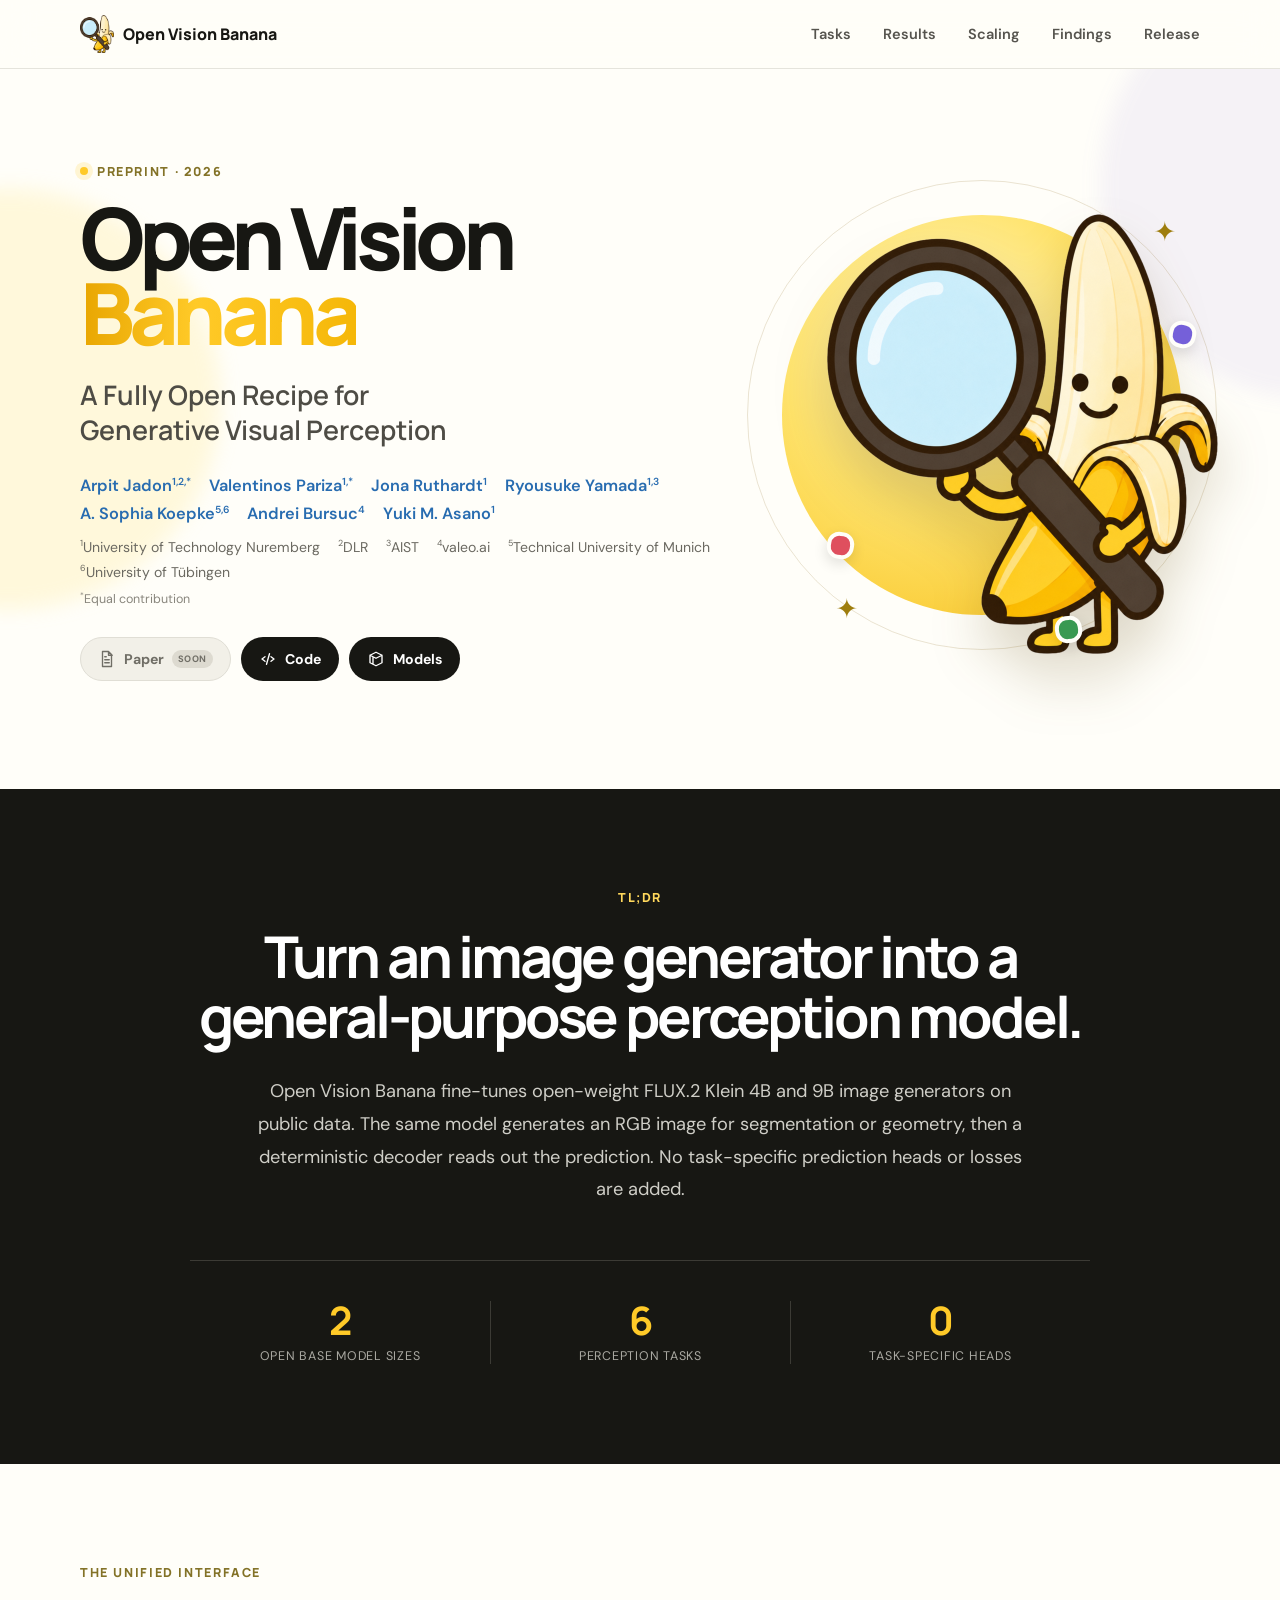
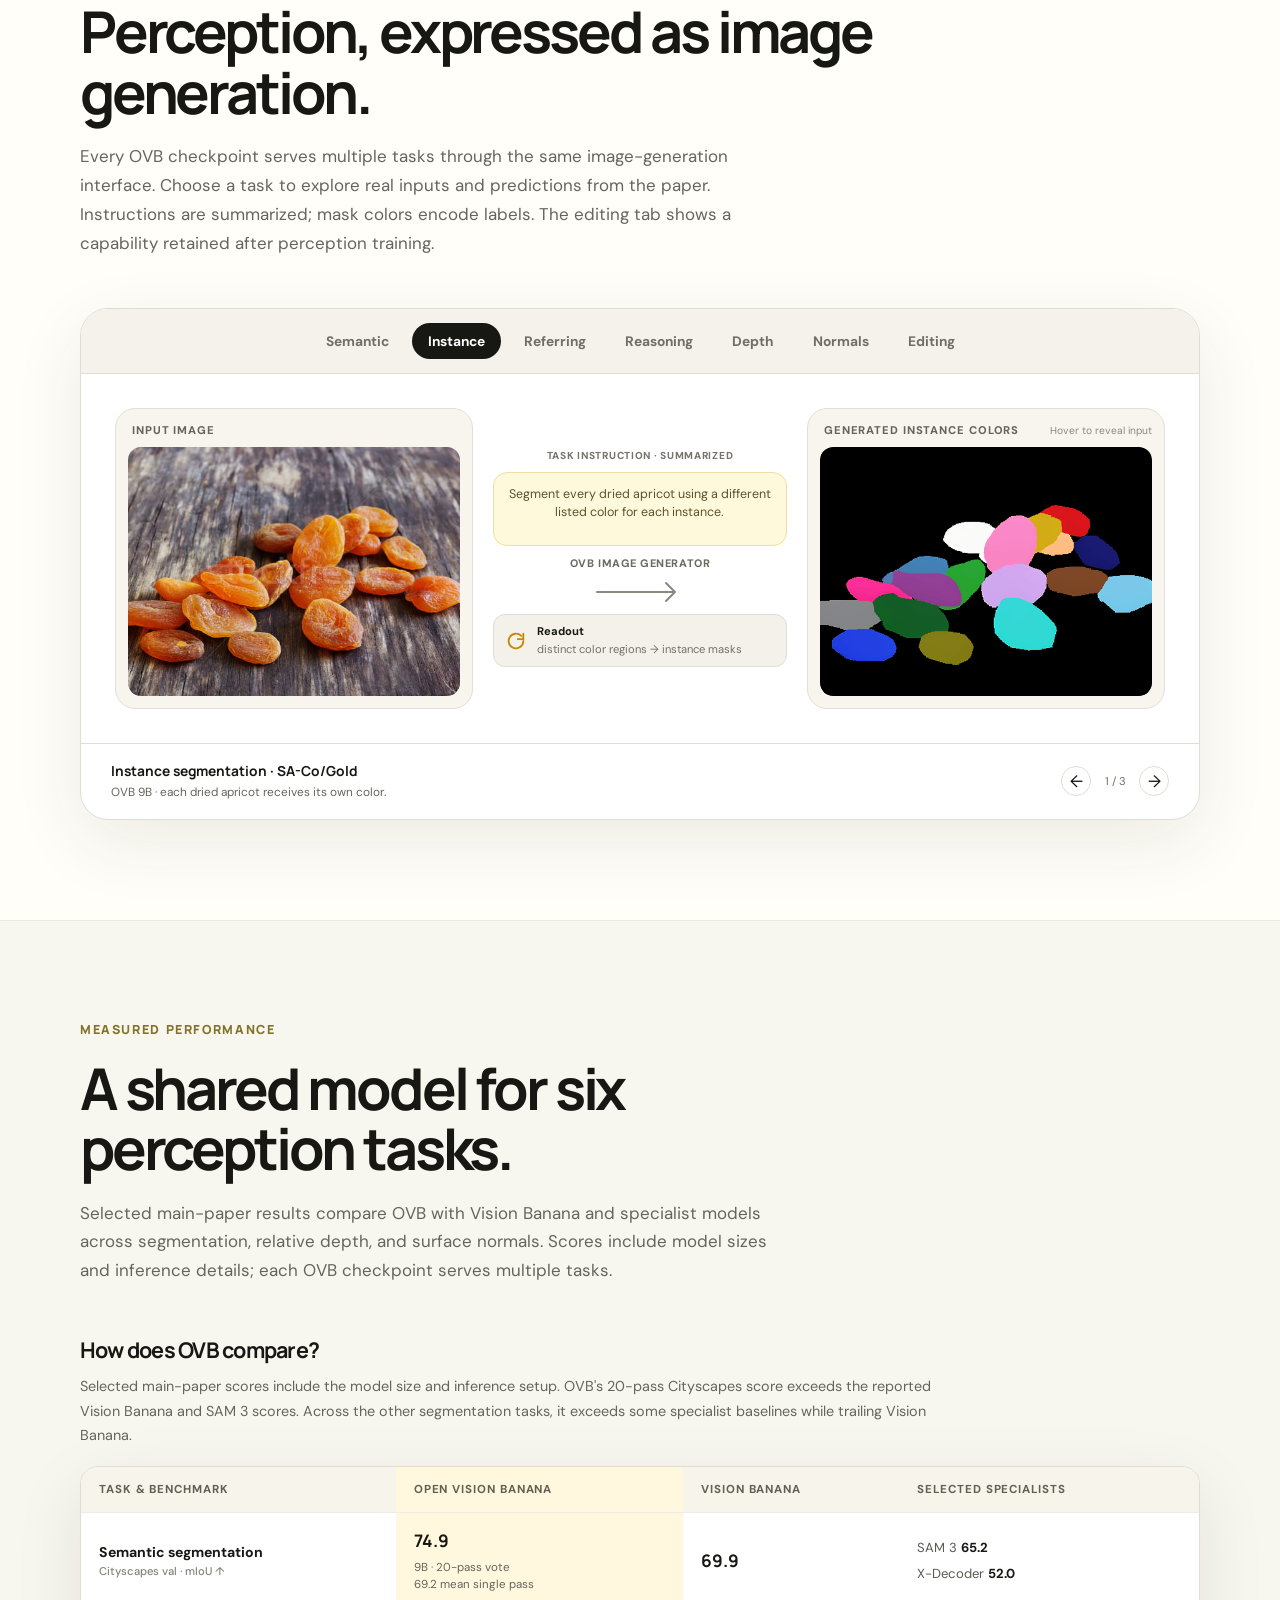
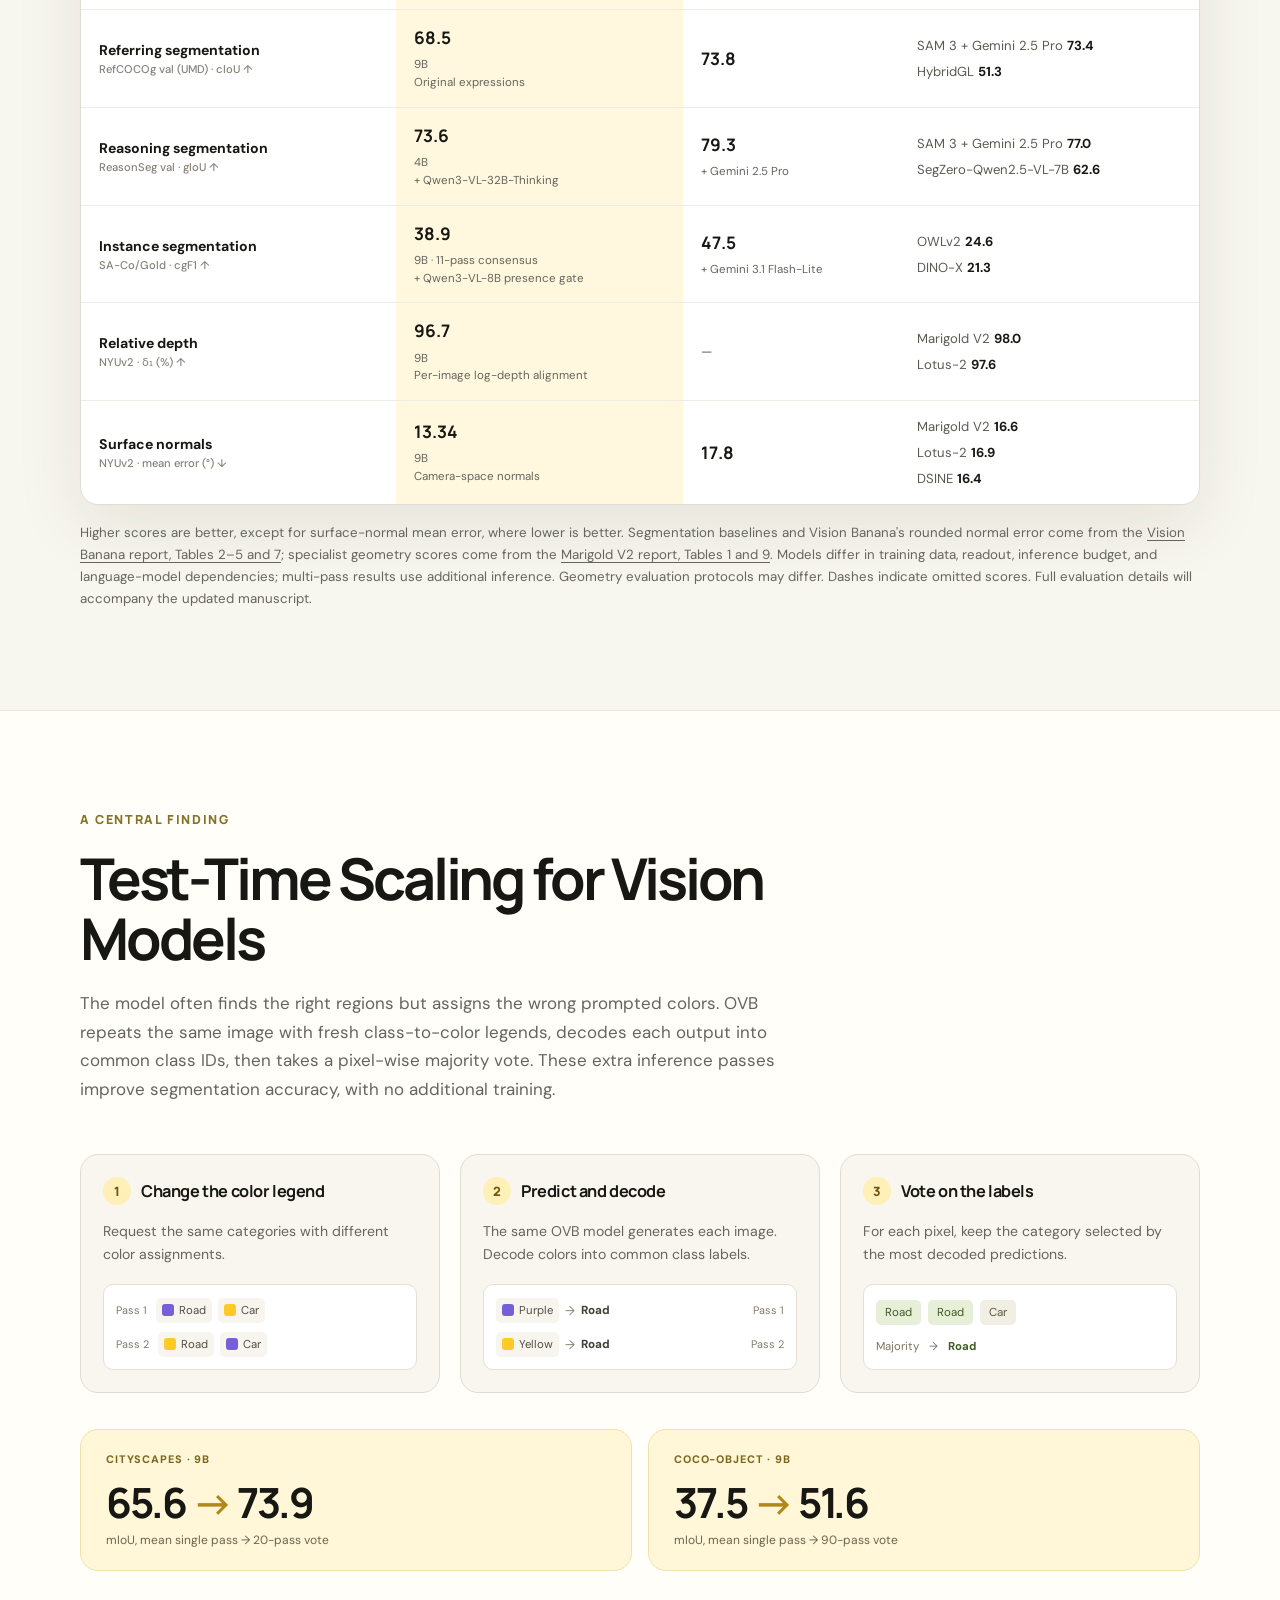
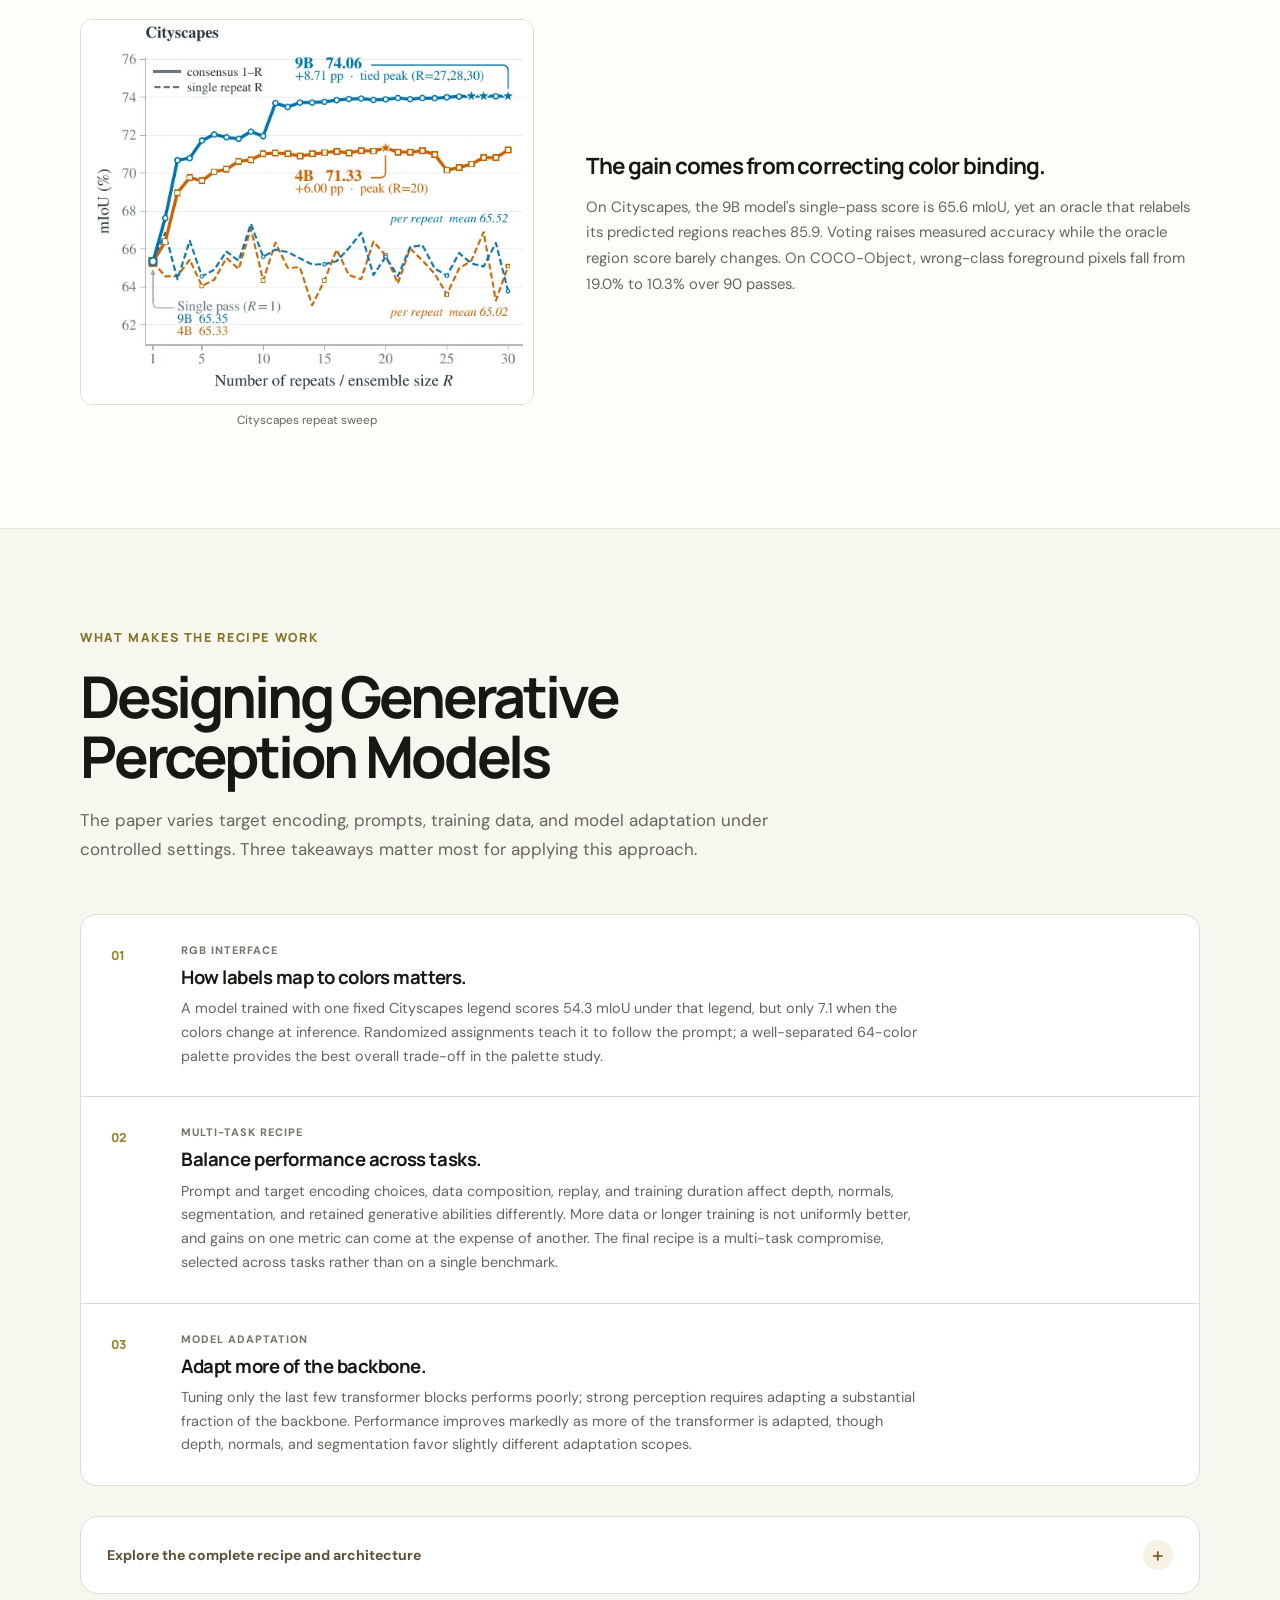
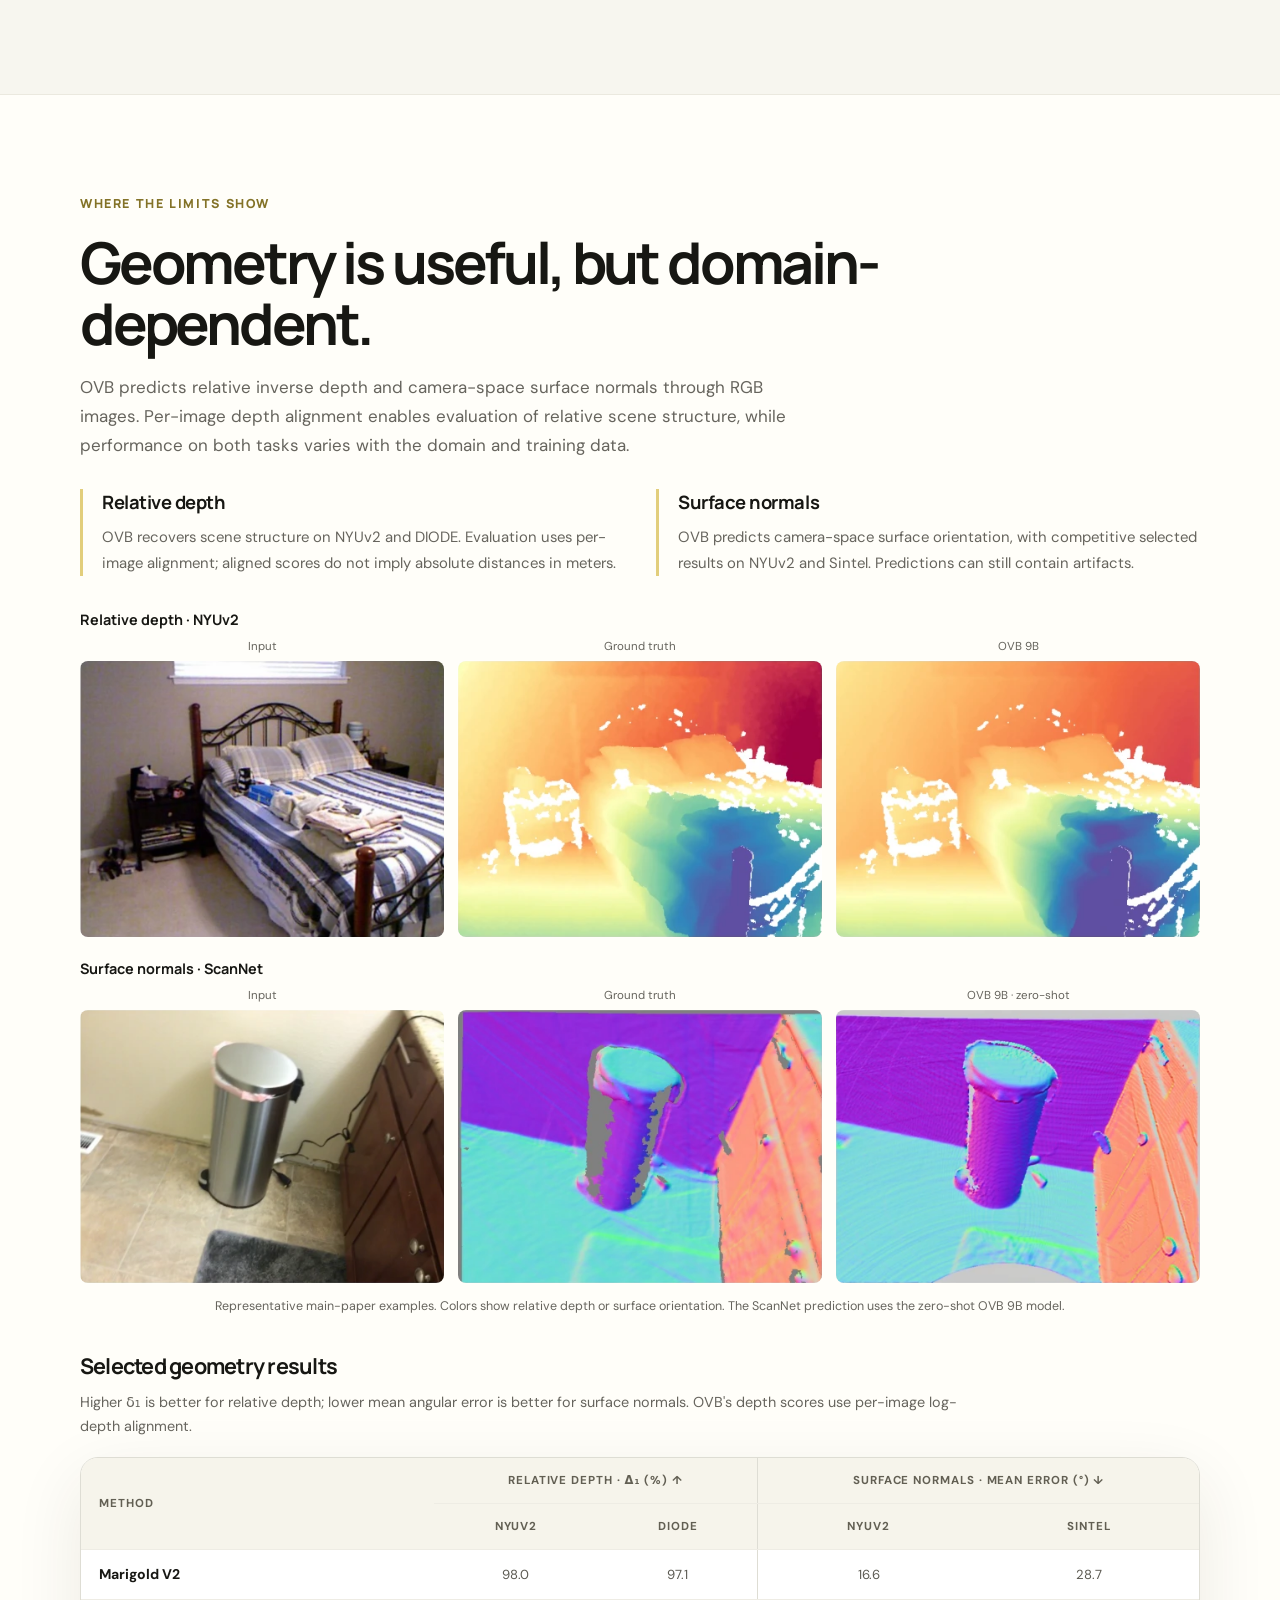
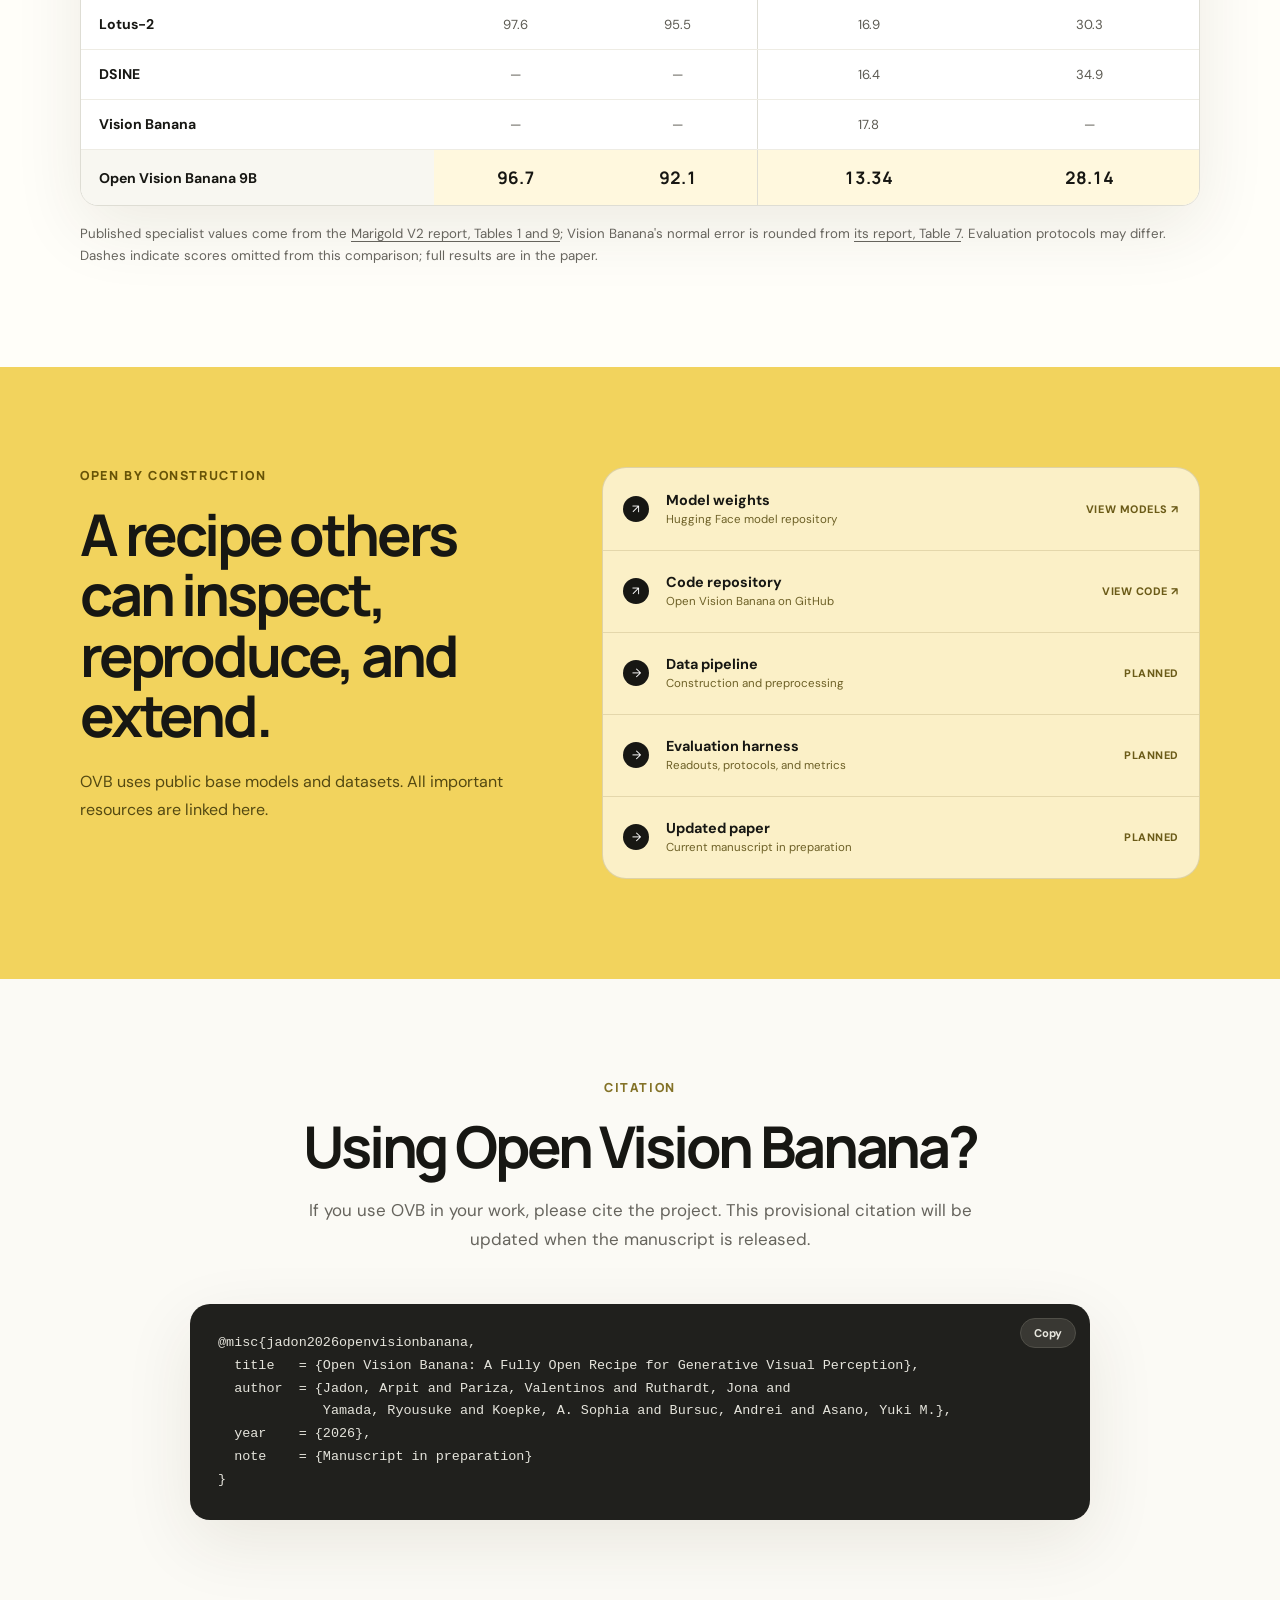
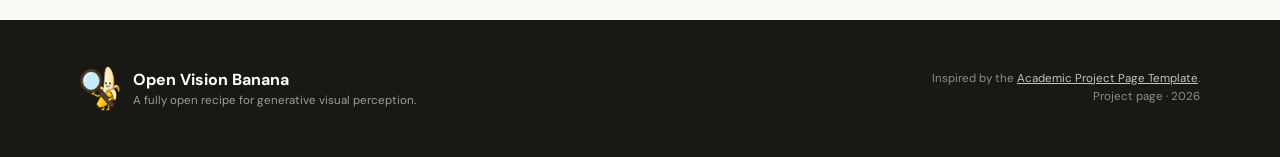
==== index.html @ d13a09f4 "Initial Commit" ====
<!doctype html>
<html lang="en">
<head>
  <meta charset="utf-8">
  <meta name="viewport" content="width=device-width, initial-scale=1">
  <meta name="description" content="Open Vision Banana is a fully open recipe for adapting pretrained image generators into unified multi-task visual perception systems.">
  <meta name="keywords" content="Open Vision Banana, generative visual perception, image-to-image models, segmentation, depth estimation, surface normals, computer vision">
  <meta name="theme-color" content="#ffca28">

  <meta property="og:title" content="Open Vision Banana">
  <meta property="og:description" content="A fully open recipe for generative visual perception.">
  <meta property="og:type" content="website">
  <meta property="og:url" content="https://openvisionbanana.github.io/">
  <meta property="og:image" content="https://openvisionbanana.github.io/static/images/ovb-logo.png">

  <meta name="twitter:card" content="summary_large_image">
  <meta name="twitter:title" content="Open Vision Banana">
  <meta name="twitter:description" content="A fully open recipe for generative visual perception.">
  <meta name="twitter:image" content="https://openvisionbanana.github.io/static/images/ovb-logo.png">

  <title>Open Vision Banana</title>
  <link rel="icon" href="static/images/ovb-logo.png">
  <link rel="preconnect" href="https://fonts.googleapis.com">
  <link rel="preconnect" href="https://fonts.gstatic.com" crossorigin>
  <link href="https://fonts.googleapis.com/css2?family=DM+Sans:wght@400;500;600;700&amp;family=Manrope:wght@500;600;700;800&amp;display=swap" rel="stylesheet">
  <link rel="stylesheet" href="static/styles.css?v=20261001-8">
</head>
<body>
  <a class="skip-link" href="#main">Skip to content</a>

  <header class="site-header" aria-label="Primary navigation">
    <div class="nav-shell">
      <a class="brand" href="#top" aria-label="Open Vision Banana home">
        <img src="static/images/ovb-logo.png" alt="" width="34" height="38">
        <span>Open Vision Banana</span>
      </a>
      <nav class="nav-links" aria-label="Page sections">
        <a href="#approach">Tasks</a>
        <a href="#results">Results</a>
        <a href="#scaling">Scaling</a>
        <a href="#findings">Findings</a>
        <a href="#release">Release</a>
      </nav>
    </div>
  </header>

  <main id="main">
    <section class="hero" id="top">
      <div class="hero-glow hero-glow-left" aria-hidden="true"></div>
      <div class="hero-glow hero-glow-right" aria-hidden="true"></div>
      <div class="container hero-grid">
        <div class="hero-copy">
          <div class="eyebrow"><span class="eyebrow-dot"></span> Preprint · 2026</div>
          <h1><span class="title-open">Open Vision</span> <span class="title-banana">Banana</span></h1>
          <p class="subtitle">A Fully Open Recipe for<br class="desktop-break"> Generative Visual Perception</p>

          <div class="authors" aria-label="Authors">
            <a href="https://arpit-jadon.github.io/" target="_blank" rel="noreferrer">Arpit Jadon<sup>1,2,*</sup></a>
            <a href="https://vpariza.github.io/" target="_blank" rel="noreferrer">Valentinos Pariza<sup>1,*</sup></a>
            <a href="https://jonaruthardt.github.io/" target="_blank" rel="noreferrer">Jona Ruthardt<sup>1</sup></a>
            <a href="https://ryosuke-yamada.github.io/" target="_blank" rel="noreferrer">Ryousuke Yamada<sup>1,3</sup></a>
            <a href="https://akoepke.github.io/" target="_blank" rel="noreferrer">A. Sophia Koepke<sup>5,6</sup></a>
            <a href="https://abursuc.github.io/" target="_blank" rel="noreferrer">Andrei Bursuc<sup>4</sup></a>
            <a href="https://yukimasano.github.io/" target="_blank" rel="noreferrer">Yuki M. Asano<sup>1</sup></a>
          </div>

          <div class="affiliations">
            <span><sup>1</sup>University of Technology Nuremberg</span>
            <span><sup>2</sup>DLR</span>
            <span><sup>3</sup>AIST</span>
            <span><sup>4</sup>valeo.ai</span>
            <span><sup>5</sup>Technical University of Munich</span>
            <span><sup>6</sup>University of Tübingen</span>
          </div>
          <p class="contribution-note"><sup>*</sup>Equal contribution</p>

          <div class="publication-links" aria-label="Project resources">
            <span class="button button-muted" aria-disabled="true" title="Updated manuscript in preparation">
              <svg aria-hidden="true" viewBox="0 0 24 24"><path d="M6 2h8l4 4v16H6zM14 2v5h5M9 13h6M9 17h6M9 9h2"/></svg>
              Paper <small>Soon</small>
            </span>
            <a class="button button-dark" href="https://github.com/OpenVisionBanana/OpenVisionBanana" target="_blank" rel="noopener noreferrer">
              <svg aria-hidden="true" viewBox="0 0 24 24"><path d="M8 9l-4 3 4 3M16 9l4 3-4 3M14 5l-4 14"/></svg>
              Code
            </a>
            <a class="button button-dark" href="https://huggingface.co/FunAILab/Open-Vision-Banana" target="_blank" rel="noopener noreferrer">
              <svg aria-hidden="true" viewBox="0 0 24 24"><path d="M4 7l8-4 8 4-8 4zM4 7v10l8 4 8-4V7M8 9v10"/></svg>
              Models
            </a>
          </div>
        </div>

        <div class="hero-art" aria-label="Open Vision Banana mascot">
          <div class="hero-art-disc"></div>
          <div class="hero-art-ring"></div>
          <img src="static/images/ovb-logo.png" alt="A banana character looking through a magnifying glass" width="782" height="880" data-mascot role="button" tabindex="0" title="Open Vision Banana">
          <span class="spark spark-one">✦</span>
          <span class="spark spark-two">✦</span>
          <span class="color-chip chip-one"></span>
          <span class="color-chip chip-two"></span>
          <span class="color-chip chip-three"></span>
        </div>
      </div>
    </section>

    <section class="section tldr-section">
      <div class="container narrow">
        <p class="section-kicker">TL;DR</p>
        <h2>Turn an image generator into a<br>general-purpose perception model.</h2>
        <p class="lead">
          Open Vision Banana fine-tunes open-weight FLUX.2 Klein 4B and 9B image generators on public data. The same model generates an RGB image for segmentation or geometry, then a deterministic decoder reads out the prediction. No task-specific prediction heads or losses are added.
        </p>
        <div class="stat-row" aria-label="Evaluation scope">
          <div class="stat"><strong>2</strong><span>open base model sizes</span></div>
          <div class="stat"><strong>6</strong><span>perception tasks</span></div>
          <div class="stat"><strong>0</strong><span>task-specific heads</span></div>
        </div>
      </div>
    </section>

    <section class="section" id="approach">
      <div class="container">
        <div class="section-heading">
          <p class="section-kicker">The unified interface</p>
          <h2>Perception, expressed as image generation.</h2>
          <p>Every OVB checkpoint serves multiple tasks through the same image-generation interface. Choose a task to explore real inputs and predictions from the paper. Instructions are summarized; mask colors encode labels. The editing tab shows a capability retained after perception training.</p>
        </div>

        <div class="task-demo" data-task-demo>
          <div class="task-tabs" role="tablist" aria-label="Example task">
            <button class="task-tab is-active" type="button" role="tab" id="task-tab-semantic" aria-controls="task-panel" aria-selected="true" tabindex="0" data-task="semantic">Semantic</button>
            <button class="task-tab" type="button" role="tab" id="task-tab-instance" aria-controls="task-panel" aria-selected="false" tabindex="-1" data-task="instance">Instance</button>
            <button class="task-tab" type="button" role="tab" id="task-tab-referring" aria-controls="task-panel" aria-selected="false" tabindex="-1" data-task="referring">Referring</button>
            <button class="task-tab" type="button" role="tab" id="task-tab-reasoning" aria-controls="task-panel" aria-selected="false" tabindex="-1" data-task="reasoning">Reasoning</button>
            <button class="task-tab" type="button" role="tab" id="task-tab-depth" aria-controls="task-panel" aria-selected="false" tabindex="-1" data-task="depth">Depth</button>
            <button class="task-tab" type="button" role="tab" id="task-tab-normals" aria-controls="task-panel" aria-selected="false" tabindex="-1" data-task="normals">Normals</button>
            <button class="task-tab" type="button" role="tab" id="task-tab-editing" aria-controls="task-panel" aria-selected="false" tabindex="-1" data-task="editing">Editing</button>
          </div>

          <div id="task-panel" role="tabpanel" aria-labelledby="task-tab-semantic" tabindex="0">
            <div class="task-pipeline">
              <article class="pipeline-card input-card">
                <span class="card-label">Input image</span>
                <img class="task-image" src="static/images/paper/city-input.webp" alt="Cityscapes street scene with parked cars" data-input-image>
              </article>

              <div class="pipeline-arrow">
                <span class="prompt-label">Task instruction · summarized</span>
                <span class="prompt-bubble" data-prompt>Paint the requested Cityscapes classes with their assigned colors.</span>
                <span class="model-pill">OVB image generator</span>
                <svg viewBox="0 0 88 24" aria-hidden="true"><path d="M1 12h78M70 3l9 9-9 9"/></svg>
                <div class="decode-step" aria-label="Prediction readout">
                  <svg viewBox="0 0 24 24" aria-hidden="true"><path d="M20 12a8 8 0 1 1-2.34-5.66M20 4v6h-6"/></svg>
                  <strong>Readout</strong>
                  <span data-decoder>nearest prompted color → class label</span>
                </div>
              </div>

              <article class="pipeline-card output-card">
                <div class="card-heading">
                  <span class="card-label" data-output-label>Decoded semantic mask</span>
                  <span class="comparison-hint">Hover to reveal input</span>
                </div>
                <div class="prediction-comparison" data-prediction-comparison>
                  <img class="task-image comparison-original" src="static/images/paper/city-input.webp" alt="" aria-hidden="true" data-comparison-image>
                  <img class="task-image comparison-prediction" src="static/images/paper/city-prediction.png" alt="Color-coded semantic mask of the street, buildings, cars, and sky" data-output-image>
                </div>
              </article>
            </div>
            <div class="task-example-footer">
              <div aria-live="polite"><strong data-example-title>Semantic segmentation · Cityscapes</strong><span data-example-caption>OVB 9B · one prompted legend; single-pass decoded mask.</span></div>
              <div class="task-example-nav" data-example-nav aria-label="Select example">
                <button type="button" data-previous-example aria-label="Previous example">←</button>
                <span data-example-count>1 / 3</span>
                <button type="button" data-next-example aria-label="Next example">→</button>
              </div>
            </div>
          </div>
        </div>
      </div>
    </section>

    <section class="section section-soft results-section" id="results">
      <div class="container">
        <div class="section-heading">
          <p class="section-kicker">Measured performance</p>
          <h2>A shared model for six perception tasks.</h2>
          <p>Selected main-paper results compare OVB with Vision Banana and specialist models across segmentation, relative depth, and surface normals. Scores include model sizes and inference details; each OVB checkpoint serves multiple tasks.</p>
        </div>

        <div class="benchmark-comparison" aria-labelledby="comparison-heading">
          <div class="comparison-heading">
            <h3 id="comparison-heading">How does OVB compare?</h3>
            <p>Selected main-paper scores include the model size and inference setup. OVB's 20-pass Cityscapes score exceeds the reported Vision Banana and SAM 3 scores. Across the other segmentation tasks, it exceeds some specialist baselines while trailing Vision Banana.</p>
          </div>
          <div class="result-table-wrap" role="region" aria-label="Segmentation, depth, and surface-normal benchmark comparisons" tabindex="0">
            <table class="result-table comparison-table">
              <caption>Selected comparisons across six perception tasks from the main paper; inference setups differ</caption>
              <thead><tr><th scope="col">Task &amp; benchmark</th><th scope="col" class="ovb-column">Open Vision Banana</th><th scope="col">Vision Banana</th><th scope="col">Selected specialists</th></tr></thead>
              <tbody>
                <tr><th scope="row">Semantic segmentation <small>Cityscapes val · mIoU ↑</small></th><td class="ovb-column"><strong>74.9</strong><small>9B · 20-pass vote<br>69.2 mean single pass</small></td><td><strong>69.9</strong></td><td><span>SAM 3 <b>65.2</b></span><span>X-Decoder <b>52.0</b></span></td></tr>
                <tr><th scope="row">Referring segmentation <small>RefCOCOg val (UMD) · cIoU ↑</small></th><td class="ovb-column"><strong>68.5</strong><small>9B<br>Original expressions</small></td><td><strong>73.8</strong></td><td><span>SAM 3 + Gemini 2.5 Pro <b>73.4</b></span><span>HybridGL <b>51.3</b></span></td></tr>
                <tr><th scope="row">Reasoning segmentation <small>ReasonSeg val · gIoU ↑</small></th><td class="ovb-column"><strong>73.6</strong><small>4B<br>+ Qwen3-VL-32B-Thinking</small></td><td><strong>79.3</strong><small>+ Gemini 2.5 Pro</small></td><td><span>SAM 3 + Gemini 2.5 Pro <b>77.0</b></span><span>SegZero-Qwen2.5-VL-7B <b>62.6</b></span></td></tr>
                <tr><th scope="row">Instance segmentation <small>SA-Co/Gold · cgF1 ↑</small></th><td class="ovb-column"><strong>38.9</strong><small>9B · 11-pass consensus<br>+ Qwen3-VL-8B presence gate</small></td><td><strong>47.5</strong><small>+ Gemini 3.1 Flash-Lite</small></td><td><span>OWLv2 <b>24.6</b></span><span>DINO-X <b>21.3</b></span></td></tr>
                <tr><th scope="row">Relative depth <small>NYUv2 · δ₁ (%) ↑</small></th><td class="ovb-column"><strong>96.7</strong><small>9B<br>Per-image log-depth alignment</small></td><td>—</td><td><span>Marigold V2 <b>98.0</b></span><span>Lotus-2 <b>97.6</b></span></td></tr>
                <tr><th scope="row">Surface normals <small>NYUv2 · mean error (°) ↓</small></th><td class="ovb-column"><strong>13.34</strong><small>9B<br>Camera-space normals</small></td><td><strong>17.8</strong></td><td><span>Marigold V2 <b>16.6</b></span><span>Lotus-2 <b>16.9</b></span><span>DSINE <b>16.4</b></span></td></tr>
              </tbody>
            </table>
          </div>
          <p class="result-note">Higher scores are better, except for surface-normal mean error, where lower is better. Segmentation baselines and Vision Banana's rounded normal error come from the <a href="https://arxiv.org/html/2604.20329" target="_blank" rel="noopener noreferrer">Vision Banana report, Tables 2–5 and 7</a>; specialist geometry scores come from the <a href="https://arxiv.org/html/2609.08084" target="_blank" rel="noopener noreferrer">Marigold V2 report, Tables 1 and 9</a>. Models differ in training data, readout, inference budget, and language-model dependencies; multi-pass results use additional inference. Geometry evaluation protocols may differ. Dashes indicate omitted scores. Full evaluation details will accompany the updated manuscript.</p>
        </div>

      </div>
    </section>

    <section class="section" id="scaling">
      <div class="container">
        <div class="section-heading">
          <p class="section-kicker">A central finding</p>
          <h2>Test-Time Scaling for Vision Models</h2>
          <p>The model often finds the right regions but assigns the wrong prompted colors. OVB repeats the same image with fresh class-to-color legends, decodes each output into common class IDs, then takes a pixel-wise majority vote. These extra inference passes improve segmentation accuracy, with no additional training.</p>
        </div>
        <ol class="scaling-flow" aria-label="Test-time scaling procedure">
          <li>
            <div class="scaling-step-heading"><span class="scaling-step-number" aria-hidden="true">1</span><h3>Change the color legend</h3></div>
            <p>Request the same categories with different color assignments.</p>
            <div class="scaling-example" aria-label="Illustrative color assignments">
              <div class="legend-row"><span class="pass-label">Pass 1</span><span class="legend-label"><i class="legend-purple" aria-hidden="true"></i>Road</span><span class="legend-label"><i class="legend-yellow" aria-hidden="true"></i>Car</span></div>
              <div class="legend-row"><span class="pass-label">Pass 2</span><span class="legend-label"><i class="legend-yellow" aria-hidden="true"></i>Road</span><span class="legend-label"><i class="legend-purple" aria-hidden="true"></i>Car</span></div>
            </div>
          </li>
          <li>
            <div class="scaling-step-heading"><span class="scaling-step-number" aria-hidden="true">2</span><h3>Predict and decode</h3></div>
            <p>The same OVB model generates each image. Decode colors into common class labels.</p>
            <div class="scaling-example" aria-label="Both colors decode to the road category in their respective passes">
              <div class="decode-row"><span class="legend-label"><i class="legend-purple" aria-hidden="true"></i>Purple</span><span aria-hidden="true">→</span><strong>Road</strong><span class="pass-label">Pass 1</span></div>
              <div class="decode-row"><span class="legend-label"><i class="legend-yellow" aria-hidden="true"></i>Yellow</span><span aria-hidden="true">→</span><strong>Road</strong><span class="pass-label">Pass 2</span></div>
            </div>
          </li>
          <li>
            <div class="scaling-step-heading"><span class="scaling-step-number" aria-hidden="true">3</span><h3>Vote on the labels</h3></div>
            <p>For each pixel, keep the category selected by the most decoded predictions.</p>
            <div class="scaling-example vote-example" aria-label="An illustrative pixel with two road votes and one car vote is assigned to road">
              <div class="vote-labels"><span>Road</span><span>Road</span><span>Car</span></div>
              <div class="vote-result"><span>Majority</span><span aria-hidden="true">→</span><strong>Road</strong></div>
            </div>
          </li>
        </ol>
        <div class="scaling-grid">
          <div class="scaling-stat"><span>Cityscapes · 9B</span><strong>65.6 <b>→</b> 73.9</strong><small>mIoU, mean single pass → 20-pass vote</small></div>
          <div class="scaling-stat"><span>COCO-Object · 9B</span><strong>37.5 <b>→</b> 51.6</strong><small>mIoU, mean single pass → 90-pass vote</small></div>
        </div>
        <div class="scaling-explain">
          <figure><img src="static/images/paper/cityscapes-scaling.webp" alt="Cityscapes mIoU climbs as predictions from more color legends are combined, while individual pass scores stay approximately flat" loading="lazy"><figcaption>Cityscapes repeat sweep</figcaption></figure>
          <div><h3>The gain comes from correcting color binding.</h3><p>On Cityscapes, the 9B model's single-pass score is 65.6 mIoU, yet an oracle that relabels its predicted regions reaches 85.9. Voting raises measured accuracy while the oracle region score barely changes. On COCO-Object, wrong-class foreground pixels fall from 19.0% to 10.3% over 90 passes.</p></div>
        </div>
      </div>
    </section>

    <section class="section section-soft findings-section" id="findings">
      <div class="container">
        <div class="section-heading">
          <p class="section-kicker">WHAT MAKES THE RECIPE WORK</p>
          <h2>Designing Generative Perception Models</h2>
          <p>The paper varies target encoding, prompts, training data, and model adaptation under controlled settings. Three takeaways matter most for applying this approach.</p>
        </div>
        <div class="finding-grid">
          <article class="finding-card"><span class="finding-index">01</span><div class="finding-copy"><span class="finding-factor">RGB interface</span><h3>How labels map to colors matters.</h3><p>A model trained with one fixed Cityscapes legend scores 54.3 mIoU under that legend, but only 7.1 when the colors change at inference. Randomized assignments teach it to follow the prompt; a well-separated 64-color palette provides the best overall trade-off in the palette study.</p></div></article>
          <article class="finding-card"><span class="finding-index">02</span><div class="finding-copy"><span class="finding-factor">Multi-task recipe</span><h3>Balance performance across tasks.</h3><p>Prompt and target encoding choices, data composition, replay, and training duration affect depth, normals, segmentation, and retained generative abilities differently. More data or longer training is not uniformly better, and gains on one metric can come at the expense of another. The final recipe is a multi-task compromise, selected across tasks rather than on a single benchmark.</p></div></article>
          <article class="finding-card"><span class="finding-index">03</span><div class="finding-copy"><span class="finding-factor">Model adaptation</span><h3>Adapt more of the backbone.</h3><p>Tuning only the last few transformer blocks performs poorly; strong perception requires adapting a substantial fraction of the backbone. Performance improves markedly as more of the transformer is adapted, though depth, normals, and segmentation favor slightly different adaptation scopes.</p></div></article>
        </div>
        <details class="research-disclosure recipe-disclosure">
          <summary><span class="disclosure-label">Explore the complete recipe and architecture</span><span class="disclosure-icon" aria-hidden="true">+</span></summary>
          <div class="disclosure-content">
            <figure class="paper-figure">
              <img src="static/images/ovb-overview.webp" alt="Overview of the Open Vision Banana research questions, data, generator, RGB output and decoder" width="6256" height="2195" loading="lazy">
              <figcaption><strong>The complete recipe.</strong> Public training data, target encoding, prompts, model adaptation, and inference-time readout are evaluated as a coupled system. Figure from the current main-paper draft.</figcaption>
            </figure>
          </div>
        </details>
      </div>
    </section>

    <section class="section geometry-section" id="geometry">
      <div class="container">
        <div class="section-heading">
          <p class="section-kicker">Where the limits show</p>
          <h2>Geometry is useful, but domain-dependent.</h2>
          <p>OVB predicts relative inverse depth and camera-space surface normals through RGB images. Per-image depth alignment enables evaluation of relative scene structure, while performance on both tasks varies with the domain and training data.</p>
        </div>
        <div class="geometry-summary">
          <article><h3>Relative depth</h3><p>OVB recovers scene structure on NYUv2 and DIODE. Evaluation uses per-image alignment; aligned scores do not imply absolute distances in meters.</p></article>
          <article><h3>Surface normals</h3><p>OVB predicts camera-space surface orientation, with competitive selected results on NYUv2 and Sintel. Predictions can still contain artifacts.</p></article>
        </div>
        <figure class="geometry-examples">
          <div class="geometry-example-row" style="--crop-y: 43; --crop-height: 330">
            <h3>Relative depth · NYUv2</h3>
            <div class="geometry-example-grid">
              <div><span>Input</span><div class="geometry-crop" style="--crop-x: 46"><img src="static/images/paper/geometry-comparison.webp" alt="NYUv2 bedroom with a bed in the foreground" width="2736" height="831" loading="lazy"></div></div>
              <div><span>Ground truth</span><div class="geometry-crop" style="--crop-x: 496"><img src="static/images/paper/geometry-comparison.webp" alt="Reference relative depth for the bedroom" width="2736" height="831" loading="lazy"></div></div>
              <div><span>OVB 9B</span><div class="geometry-crop" style="--crop-x: 1396"><img src="static/images/paper/geometry-comparison.webp" alt="OVB 9B relative-depth prediction for the bedroom" width="2736" height="831" loading="lazy"></div></div>
            </div>
          </div>
          <div class="geometry-example-row" style="--crop-y: 500; --crop-height: 326">
            <h3>Surface normals · ScanNet</h3>
            <div class="geometry-example-grid">
              <div><span>Input</span><div class="geometry-crop" style="--crop-x: 46"><img src="static/images/paper/geometry-comparison.webp" alt="ScanNet scene with a cylindrical bin beside cabinetry" width="2736" height="831" loading="lazy"></div></div>
              <div><span>Ground truth</span><div class="geometry-crop" style="--crop-x: 496"><img src="static/images/paper/geometry-comparison.webp" alt="Reference surface normals for the bin and surrounding surfaces" width="2736" height="831" loading="lazy"></div></div>
              <div><span>OVB 9B · zero-shot</span><div class="geometry-crop" style="--crop-x: 946"><img src="static/images/paper/geometry-comparison.webp" alt="Zero-shot OVB 9B surface-normal prediction for the bin and surrounding surfaces" width="2736" height="831" loading="lazy"></div></div>
            </div>
          </div>
          <figcaption>Representative main-paper examples. Colors show relative depth or surface orientation. The ScanNet prediction uses the zero-shot OVB 9B model.</figcaption>
        </figure>
        <div class="geometry-comparisons">
          <div class="comparison-heading">
            <h3>Selected geometry results</h3>
            <p>Higher δ₁ is better for relative depth; lower mean angular error is better for surface normals. OVB's depth scores use per-image log-depth alignment.</p>
          </div>
          <div class="result-table-wrap" role="region" aria-label="Depth and surface-normal benchmark comparisons" tabindex="0">
            <table class="result-table geometry-table">
              <caption>Selected geometry comparisons: relative depth on NYUv2 and DIODE, surface normals on NYUv2 and Sintel; protocols may differ</caption>
              <thead>
                <tr><th scope="col" rowspan="2">Method</th><th scope="colgroup" colspan="2">Relative depth · δ₁ (%) ↑</th><th scope="colgroup" colspan="2">Surface normals · mean error (°) ↓</th></tr>
                <tr><th scope="col">NYUv2</th><th scope="col">DIODE</th><th scope="col">NYUv2</th><th scope="col">Sintel</th></tr>
              </thead>
              <tbody>
                <tr><th scope="row">Marigold V2 </th><td>98.0</td><td>97.1</td><td>16.6</td><td>28.7</td></tr>
                <tr><th scope="row">Lotus-2 </th><td>97.6</td><td>95.5</td><td>16.9</td><td>30.3</td></tr>
                <tr><th scope="row">DSINE </th><td>—</td><td>—</td><td>16.4</td><td>34.9</td></tr>
                <tr><th scope="row">Vision Banana </th><td>—</td><td>—</td><td>17.8</td><td>—</td></tr>
                <tr class="ovb-row"><th scope="row">Open Vision Banana 9B</th><td class="selected-score"><strong>96.7</strong></td><td class="selected-score"><strong>92.1</strong></td><td class="selected-score"><strong>13.34</strong></td><td class="selected-score"><strong>28.14</strong></td></tr>
              </tbody>
            </table>
          </div>
          <p class="result-note">Published specialist values come from the <a href="https://arxiv.org/html/2609.08084" target="_blank" rel="noopener noreferrer">Marigold V2 report, Tables 1 and 9</a>; Vision Banana's normal error is rounded from <a href="https://arxiv.org/html/2604.20329" target="_blank" rel="noopener noreferrer">its report, Table 7</a>. Evaluation protocols may differ. Dashes indicate scores omitted from this comparison; full results are in the paper.</p>
        </div>
      </div>
    </section>

    <section class="section openness-section" id="release">
      <div class="container openness-grid">
        <div>
          <p class="section-kicker">Open by construction</p>
          <h2>A recipe others can inspect, reproduce, and extend.</h2>
          <p class="lead-small">OVB uses public base models and datasets. All important resources are linked here.</p>
        </div>
        <div class="release-list">
          <div><span class="release-check" aria-hidden="true">↗</span><p><strong>Model weights</strong><small>Hugging Face model repository</small></p><a href="https://huggingface.co/FunAILab/Open-Vision-Banana" target="_blank" rel="noopener noreferrer">View models ↗</a></div>
          <div><span class="release-check" aria-hidden="true">↗</span><p><strong>Code repository</strong><small>Open Vision Banana on GitHub</small></p><a href="https://github.com/OpenVisionBanana/OpenVisionBanana" target="_blank" rel="noopener noreferrer">View code ↗</a></div>
          <div><span class="release-check">→</span><p><strong>Data pipeline</strong><small>Construction and preprocessing</small></p><em>Planned</em></div>
          <div><span class="release-check">→</span><p><strong>Evaluation harness</strong><small>Readouts, protocols, and metrics</small></p><em>Planned</em></div>
          <div><span class="release-check">→</span><p><strong>Updated paper</strong><small>Current manuscript in preparation</small></p><em>Planned</em></div>
        </div>
      </div>
    </section>

    <section class="section citation-section" id="citation">
      <div class="container narrow">
        <div class="section-heading centered">
          <p class="section-kicker">Citation</p>
          <h2>Using Open Vision Banana?</h2>
          <p>If you use OVB in your work, please cite the project. This provisional citation will be updated when the manuscript is released.</p>
        </div>
        <div class="bibtex-shell">
          <button class="copy-button" type="button" data-copy-bib aria-label="Copy BibTeX">Copy</button>
          <pre id="bibtex"><code>@misc{jadon2026openvisionbanana,
  title   = {Open Vision Banana: A Fully Open Recipe for Generative Visual Perception},
  author  = {Jadon, Arpit and Pariza, Valentinos and Ruthardt, Jona and
             Yamada, Ryousuke and Koepke, A. Sophia and Bursuc, Andrei and Asano, Yuki M.},
  year    = {2026},
  note    = {Manuscript in preparation}
}</code></pre>
        </div>
      </div>
    </section>
  </main>

  <footer class="footer">
    <div class="container footer-inner">
      <div class="footer-brand">
        <img src="static/images/ovb-logo.png" alt="" width="40" height="45">
        <span><strong>Open Vision Banana</strong><small>A fully open recipe for generative visual perception.</small></span>
      </div>
      <p>Inspired by the <a href="https://github.com/eliahuhorwitz/Academic-project-page-template" target="_blank" rel="noreferrer">Academic Project Page Template</a>.<br>Project page · 2026</p>
    </div>
  </footer>

  <script src="static/script.js?v=20261001-7"></script>
</body>
</html>
---- static/styles.css ----
:root {
  --ink: #171713;
  --muted: #66645d;
  --paper: #fffef9;
  --soft: #f7f6ef;
  --line: #deddd4;
  --yellow: #ffca28;
  --yellow-dark: #c58a00;
  --purple: #7560d9;
  --green: #399951;
  --blue: #2e77d0;
  --red: #df4f5e;
  --radius: 24px;
  --shadow: 0 22px 70px rgba(55, 43, 5, 0.09);
}

* { box-sizing: border-box; }
html { scroll-behavior: smooth; }
body {
  margin: 0;
  background: var(--paper);
  color: var(--ink);
  font-family: "DM Sans", system-ui, -apple-system, BlinkMacSystemFont, "Segoe UI", sans-serif;
  -webkit-font-smoothing: antialiased;
}
img { max-width: 100%; }
a { color: inherit; }
button { font: inherit; }

.skip-link {
  left: 16px;
  position: fixed;
  top: -80px;
  z-index: 100;
  background: var(--ink);
  color: white;
  padding: 10px 16px;
  border-radius: 8px;
}
.skip-link:focus { top: 16px; }

.container { width: min(1120px, calc(100% - 40px)); margin: 0 auto; }
.container.narrow { width: min(900px, calc(100% - 40px)); }
.section { padding: 100px 0; }
.section-soft { background: var(--soft); border-block: 1px solid #ebe9df; }

.site-header {
  position: sticky;
  top: 0;
  z-index: 50;
  background: rgba(255, 254, 249, 0.86);
  border-bottom: 1px solid rgba(222, 221, 212, 0.78);
  backdrop-filter: blur(18px);
}
.nav-shell {
  align-items: center;
  display: flex;
  height: 68px;
  justify-content: space-between;
  margin: auto;
  width: min(1120px, calc(100% - 40px));
}
.brand { align-items: center; display: flex; font-family: Manrope, sans-serif; font-weight: 800; gap: 9px; text-decoration: none; }
.brand img { height: 38px; object-fit: contain; width: 34px; }
.nav-links { display: flex; gap: 32px; }
.nav-links a { color: #56544e; font-size: 0.91rem; font-weight: 600; text-decoration: none; }
.nav-links a:hover { color: var(--ink); }

.hero { min-height: 720px; overflow: hidden; padding: 88px 0 90px; position: relative; }
.hero-grid { align-items: center; display: grid; grid-template-columns: 1.27fr 0.73fr; gap: 50px; }
.hero-copy { position: relative; z-index: 2; }
.eyebrow, .section-kicker {
  align-items: center;
  color: #837227;
  display: flex;
  font-family: Manrope, sans-serif;
  font-size: 0.78rem;
  font-weight: 800;
  gap: 9px;
  letter-spacing: 0.13em;
  margin: 0 0 20px;
  text-transform: uppercase;
}
.eyebrow-dot { background: var(--yellow); border-radius: 50%; box-shadow: 0 0 0 5px rgba(255,202,40,.18); height: 8px; width: 8px; }
.hero h1 {
  font-family: Manrope, sans-serif;
  font-size: clamp(3.6rem, 6.7vw, 6.9rem);
  font-weight: 800;
  letter-spacing: -0.075em;
  line-height: 0.88;
  margin: 0 0 26px;
}
.title-open { display: block; }
.title-banana {
  background: linear-gradient(92deg, #e8a500 0%, #ffca28 42%, #f5b708 100%);
  -webkit-background-clip: text;
  background-clip: text;
  color: transparent;
  display: inline-block;
}
.subtitle { color: #4e4c45; font-family: Manrope, sans-serif; font-size: clamp(1.35rem, 2.1vw, 2rem); font-weight: 600; line-height: 1.32; margin: 0 0 28px; }
.authors { display: flex; flex-wrap: wrap; font-size: 1.02rem; gap: 7px 18px; margin-bottom: 14px; max-width: 760px; }
.authors a { color: #286cb0; font-weight: 600; text-decoration: none; }
.authors a:hover { text-decoration: underline; }
sup { font-size: 0.63em; line-height: 0; }
.affiliations { color: #6b6961; display: flex; flex-wrap: wrap; font-size: 0.88rem; gap: 7px 18px; }
.contribution-note { color: #89867d; font-size: 0.78rem; margin: 10px 0 0; }
.publication-links { display: flex; flex-wrap: wrap; gap: 10px; margin-top: 30px; }
.button { align-items: center; border: 1px solid transparent; border-radius: 999px; display: inline-flex; font-size: 0.88rem; font-weight: 700; gap: 8px; min-height: 44px; padding: 0 17px; text-decoration: none; }
.button svg { fill: none; height: 18px; stroke: currentColor; stroke-linecap: round; stroke-linejoin: round; stroke-width: 1.8; width: 18px; }
.button-dark { background: var(--ink); color: white; }
.button-dark:hover { background: #36352f; transform: translateY(-1px); }
.button-muted { background: #f2f0e8; border-color: #e0ded5; color: #706e66; cursor: default; }
.button small { background: #dddad0; border-radius: 99px; font-size: .58rem; letter-spacing: .05em; padding: 3px 6px; text-transform: uppercase; }

.hero-art { min-height: 530px; position: relative; }
.hero-art img { bottom: -7px; cursor: pointer; filter: drop-shadow(0 30px 26px rgba(85, 61, 0, 0.20)); height: 520px; object-fit: contain; position: absolute; right: -18px; transition: filter 160ms ease, transform 160ms ease; width: auto; z-index: 3; }
.hero-art img:hover { filter: drop-shadow(0 34px 29px rgba(85, 61, 0, 0.24)); rotate: .4deg; translate: 0 -2px; }
.hero-art img:focus-visible { border-radius: 40%; outline: 3px solid #8f6d00; outline-offset: 7px; }
.hero-art img.is-celebrating { animation: mascot-bounce 440ms ease; }
.hero-art-disc { background: radial-gradient(circle at 40% 33%, #fff8cb 0%, #ffe36b 45%, #f7bf19 100%); border-radius: 50%; height: 400px; position: absolute; right: 18px; top: 58px; width: 400px; }
.hero-art-ring { border: 1px solid rgba(123, 87, 0, .16); border-radius: 50%; height: 470px; position: absolute; right: -17px; top: 23px; width: 470px; }
.spark { color: #9e7d0d; font-size: 27px; position: absolute; z-index: 4; }
.spark-one { right: 24px; top: 57px; }
.spark-two { bottom: 61px; left: 26px; }
.color-chip { border: 4px solid var(--paper); border-radius: 12px; box-shadow: 0 5px 14px rgba(0,0,0,.12); height: 27px; position: absolute; width: 27px; z-index: 4; }
.chip-one { background: var(--purple); right: 4px; top: 164px; transform: rotate(14deg); }
.chip-two { background: var(--green); bottom: 44px; right: 118px; transform: rotate(-8deg); }
.chip-three { background: var(--red); bottom: 128px; left: 18px; transform: rotate(9deg); }
.hero-glow { border-radius: 50%; filter: blur(10px); pointer-events: none; position: absolute; }
.hero-glow-left { background: rgba(255, 229, 122, .23); height: 420px; left: -200px; top: 120px; width: 420px; }
.hero-glow-right { background: rgba(123, 105, 218, .08); height: 430px; right: -250px; top: -100px; width: 430px; }

.tldr-section { background: var(--ink); color: white; text-align: center; }
.tldr-section .section-kicker, .centered .section-kicker { justify-content: center; }
.tldr-section .section-kicker { color: #ffd85c; }
.tldr-section h2, .section-heading h2, .openness-grid h2 {
  font-family: Manrope, sans-serif;
  font-size: clamp(2.2rem, 4.5vw, 4rem);
  letter-spacing: -0.055em;
  line-height: 1.05;
  margin: 0;
}
.lead { color: #cfcec7; font-size: 1.14rem; line-height: 1.8; margin: 28px auto 0; max-width: 780px; }
.stat-row { border-top: 1px solid #3c3b35; display: grid; grid-template-columns: repeat(3, minmax(0, 1fr)); margin-top: 54px; padding-top: 40px; }
.stat { align-items: center; display: flex; flex-direction: column; min-width: 0; padding: 0 14px; }
.stat + .stat { border-left: 1px solid #3c3b35; }
.stat strong { color: var(--yellow); font-family: Manrope, sans-serif; font-size: 2.45rem; letter-spacing: -.05em; line-height: 1; }
.stat span { color: #aaa9a2; font-size: .78rem; margin-top: 8px; text-transform: uppercase; letter-spacing: .06em; }

.section-heading { margin-bottom: 50px; max-width: 820px; }
.section-heading.centered { margin-inline: auto; text-align: center; }
.section-heading > p:last-child { color: var(--muted); font-size: 1.06rem; line-height: 1.7; margin: 20px 0 0; max-width: 720px; }
.section-heading.centered > p:last-child { margin-inline: auto; }

.task-demo { background: white; border: 1px solid var(--line); border-radius: 28px; box-shadow: var(--shadow); overflow: hidden; }
.task-tabs { background: #f4f2ea; border-bottom: 1px solid var(--line); display: flex; gap: 7px; justify-content: center; overflow-x: auto; padding: 14px; }
.task-tab { background: transparent; border: 0; border-radius: 999px; color: #706e66; cursor: pointer; font-size: .86rem; font-weight: 700; padding: 9px 16px; white-space: nowrap; }
.task-tab:hover { background: rgba(255,255,255,.75); }
.task-tab.is-active { background: var(--ink); color: white; }
.task-pipeline { align-items: center; display: grid; gap: 20px; grid-template-columns: 1fr .82fr 1fr; padding: 34px; position: relative; }
.pipeline-card { background: #f7f5ee; border: 1px solid #e2dfd5; border-radius: 20px; overflow: hidden; padding: 12px; }
.card-label { color: #66645d; display: block; font-size: .7rem; font-weight: 800; letter-spacing: .08em; margin: 2px 4px 10px; text-transform: uppercase; }
.task-image { aspect-ratio: 4 / 3; border-radius: 13px; display: block; object-fit: cover; object-position: center; width: 100%; }
.card-heading { align-items: baseline; display: flex; gap: 8px; justify-content: space-between; }
.comparison-hint { color: #8a877d; flex: 0 0 auto; font-size: .64rem; }
.prediction-comparison { aspect-ratio: 4 / 3; border-radius: 13px; cursor: crosshair; overflow: hidden; position: relative; }
.prediction-comparison .task-image { height: 100%; inset: 0; position: absolute; }
.prediction-comparison.is-revealing .comparison-prediction {
  -webkit-mask-image: radial-gradient(circle at var(--reveal-x) var(--reveal-y), transparent 0 46px, #000 88px);
  mask-image: radial-gradient(circle at var(--reveal-x) var(--reveal-y), transparent 0 46px, #000 88px);
}
@media (hover: none) { .comparison-hint { display: none; } }
.pipeline-arrow { align-items: center; display: flex; flex-direction: column; gap: 10px; min-width: 0; }
.pipeline-arrow > svg { fill: none; max-width: 88px; stroke: #8b887e; stroke-linecap: round; stroke-linejoin: round; stroke-width: 2; width: 75%; }
.prompt-label { color: #77746b; font-size: .63rem; font-weight: 800; letter-spacing: .07em; text-align: center; text-transform: uppercase; }
.prompt-bubble { background: #fff9dc; border: 1px solid #f1dda0; border-radius: 14px; color: #5c522c; font-size: .78rem; line-height: 1.45; min-height: 74px; padding: 12px; text-align: center; width: 100%; }
.model-pill { color: #6d6a61; font-size: .68rem; font-weight: 800; letter-spacing: .05em; text-align: center; text-transform: uppercase; }
.decode-step { align-items: center; background: #f3f1e9; border: 1px solid var(--line); border-radius: 12px; color: #747168; display: grid; font-size: .7rem; gap: 2px 8px; grid-template-columns: 24px minmax(0, 1fr); line-height: 1.4; padding: 9px 11px; width: 100%; }
.decode-step svg { fill: none; grid-row: span 2; height: 22px; stroke: var(--yellow-dark); stroke-linecap: round; stroke-linejoin: round; stroke-width: 2; width: 22px; }
.decode-step strong { color: var(--ink); }
.decode-step[hidden], .task-example-nav[hidden] { display: none; }
.task-example-footer { align-items: center; border-top: 1px solid var(--line); display: flex; gap: 20px; justify-content: space-between; min-height: 76px; padding: 16px 30px; }
.task-example-footer > div:first-child { display: flex; flex-direction: column; gap: 4px; }
.task-example-footer strong { font-family: Manrope, sans-serif; font-size: .86rem; }
.task-example-footer span { color: var(--muted); font-size: .74rem; line-height: 1.45; }
.task-example-nav { align-items: center; display: flex; flex: 0 0 auto; gap: 10px; }
.task-example-nav button { background: white; border: 1px solid var(--line); border-radius: 50%; color: var(--ink); cursor: pointer; font-size: 1.05rem; height: 30px; line-height: 1; width: 30px; }
.task-example-nav button:hover, .task-example-nav button:focus-visible { background: #fff2ba; border-color: #d2b346; }
.task-example-nav span { color: #716e62; font-size: .7rem; min-width: 28px; text-align: center; white-space: nowrap; }
.paper-figure { margin: 105px 0 0; text-align: center; }
.paper-figure img { background: white; border: 1px solid var(--line); border-radius: 18px; box-shadow: 0 14px 45px rgba(33,30,18,.07); display: block; height: auto; margin-inline: auto; max-width: 100%; object-fit: contain; width: auto; }
.paper-figure figcaption { color: var(--muted); font-size: .87rem; line-height: 1.65; margin: 16px auto 0; max-width: 780px; }

.finding-grid { background: white; border: 1px solid var(--line); border-radius: 16px; overflow: hidden; }
.finding-card { align-items: start; display: grid; gap: 28px; grid-template-columns: 42px minmax(0, 1fr) auto; padding: 28px 30px; }
.finding-card + .finding-card { border-top: 1px solid var(--line); }
.finding-index { color: #9a842e; font-family: Manrope, sans-serif; font-size: .78rem; font-weight: 800; padding-top: 4px; }
.finding-factor { color: #77746b; display: block; font-size: .68rem; font-weight: 800; letter-spacing: .09em; margin-bottom: 8px; text-transform: uppercase; }
.finding-card h3 { font-family: Manrope, sans-serif; font-size: 1.16rem; letter-spacing: -.025em; line-height: 1.3; margin: 0 0 8px; }
.finding-card p { color: var(--muted); font-size: .9rem; line-height: 1.65; margin: 0; max-width: 740px; }

.openness-section { background: #f2d35d; }
.openness-grid { align-items: start; display: grid; gap: 80px; grid-template-columns: .85fr 1.15fr; }
.openness-section .section-kicker { color: #675307; }
.lead-small { color: #544912; line-height: 1.75; margin-top: 22px; }
.release-list { background: rgba(255,255,255,.66); border: 1px solid rgba(92,76,14,.18); border-radius: 24px; overflow:hidden; }
.release-list > div { align-items:center; display:grid; gap:13px; grid-template-columns:30px 1fr auto; min-height:82px; padding:15px 20px; }
.release-list > div + div { border-top:1px solid rgba(92,76,14,.15); }
.release-check { align-items:center; background:var(--ink); border-radius:50%; color:white; display:flex; font-size:.75rem; height:26px; justify-content:center; width:26px; }
.release-list p { display:flex; flex-direction:column; margin:0; }.release-list strong { font-size:.9rem; }.release-list small { color:#6d6027; font-size:.72rem; margin-top:3px; }
.release-list em, .release-list a { color:#6b5b18; font-size:.68rem; font-style:normal; font-weight:800; letter-spacing:.05em; text-decoration:none; text-transform:uppercase; }
.release-list a:hover { text-decoration:underline; }

.citation-section { background: #fbfaf5; }
.bibtex-shell { background: #20201d; border-radius: 20px; box-shadow: var(--shadow); color: #e5e4dc; overflow:auto; position:relative; }
.bibtex-shell pre { font-family: ui-monospace, SFMono-Regular, Menlo, Monaco, Consolas, monospace; font-size: .84rem; line-height: 1.7; margin: 0; min-width: 720px; padding: 28px; }
.copy-button { background:#393833; border:1px solid #504f48; border-radius:99px; color:#e8e7df; cursor:pointer; font-size:.7rem; font-weight:700; padding:7px 13px; position:absolute; right:14px; top:14px; z-index:2; }
.copy-button:hover { background:#494841; }

.footer { background: #181815; color: white; padding: 46px 0; }
.footer-inner { align-items:center; display:flex; justify-content:space-between; }
.footer-brand { align-items:center; display:flex; gap:13px; }.footer-brand img { height:45px; object-fit:contain; width:40px; }.footer-brand span { display:flex; flex-direction:column; }.footer-brand small { color:#9f9e97; font-size:.72rem; margin-top:3px; }
.footer p { color:#8f8e87; font-size:.72rem; line-height:1.6; margin:0; text-align:right; }
.footer p a { color:#c4c2b9; }

.banana-confetti { font-size: clamp(18px, 2.2vw, 30px); left: var(--left); pointer-events: none; position: fixed; top: var(--top); transform: translate(-50%, -50%); z-index: 1000; animation: banana-burst var(--duration) cubic-bezier(.17,.67,.2,1) both; animation-delay: var(--delay); }
@keyframes banana-burst {
  0% { opacity: 0; transform: translate(-50%,-50%) scale(.5) rotate(0); }
  12% { opacity: 1; }
  100% { opacity: 0; transform: translate(calc(-50% + var(--x)), calc(-50% + var(--y))) scale(1.1) rotate(var(--rotation)); }
}
@keyframes mascot-bounce {
  0%,100% { rotate: 0; translate: 0 0; }
  35% { rotate: -3deg; translate: 0 -15px; }
  68% { rotate: 2deg; translate: 0 3px; }
}

@media (max-width: 900px) {
  .section { padding: 78px 0; }
  .hero { padding-top: 64px; }
  .hero-grid { grid-template-columns: 1fr; }
  .hero-copy { text-align:center; }
  .eyebrow, .authors, .affiliations, .publication-links { justify-content:center; }
  .hero-art { margin: -15px auto -40px; min-height: 460px; width:min(480px,100%); }
  .hero-art img { height:450px; right:50%; transform:translateX(50%); }
  .hero-art-disc { height:340px; right:50%; transform:translateX(50%); width:340px; }
  .hero-art-ring { height:400px; right:50%; transform:translateX(50%); width:400px; }
  .task-pipeline { grid-template-columns:minmax(0,1fr) minmax(170px,.82fr) minmax(0,1fr); gap:12px; padding:22px; }
  .openness-grid { gap:45px; grid-template-columns:1fr; }
}

@media (max-width: 680px) {
  .container, .container.narrow, .nav-shell { width:min(100% - 28px,1120px); }
  .nav-links { display:none; }
  .brand { font-size:.9rem; }
  .hero { min-height:0; padding:50px 0 70px; }
  .hero h1 { font-size:clamp(2.65rem,11vw,3.5rem); line-height:.96; }
  .desktop-break { display:none; }
  .subtitle { font-size:1.2rem; }
  .authors { font-size:.91rem; }
  .hero-art { min-height:370px; }
  .hero-art img { height:365px; }
  .hero-art-disc { height:280px; top:40px; width:280px; }
  .hero-art-ring { height:330px; top:15px; width:330px; }
  .stat-row { grid-template-columns:repeat(3,minmax(0,1fr)); }
  .stat { padding-inline: 7px; }
  .stat strong { font-size: 1.9rem; }
  .stat span { font-size: .62rem; }
  .task-tabs { justify-content:flex-start; }
  .task-pipeline { display:flex; flex-direction:column; gap:17px; padding:20px; }
  .pipeline-card { width:100%; }
  .pipeline-arrow { width:100%; }
  .pipeline-arrow > svg { transform:rotate(90deg); width:58px; }
  .prompt-bubble { min-height:0; }
  .task-example-footer { align-items: flex-start; flex-direction: column; gap: 10px; padding: 15px 20px; }
  .paper-figure { margin-top:60px; }
  .paper-figure img { border-radius:10px; }
  .finding-card { gap: 14px; grid-template-columns: 28px minmax(0, 1fr); padding: 23px 20px; }
  .release-list > div { grid-template-columns:30px 1fr; }.release-list em,.release-list a { grid-column:2; }
  .footer-inner { align-items:flex-start; flex-direction:column; gap:28px; }
  .footer p { text-align:left; }
}

@media (prefers-reduced-motion: reduce) {
  html { scroll-behavior: auto; }
  *, *::before, *::after { transition-duration: .01ms !important; }
  .banana-confetti { animation-duration: 350ms !important; }
}

/* Main-paper results and figures */
html { scroll-padding-top: 86px; }
.result-table-wrap { background: white; border: 1px solid var(--line); border-radius: 18px; box-shadow: var(--shadow); overflow-x: auto; }
.result-table { border-collapse: collapse; min-width: 760px; text-align: left; width: 100%; }
.result-table caption { clip-path: inset(50%); height: 1px; overflow: hidden; position: absolute; white-space: nowrap; width: 1px; }
.result-table th, .result-table td { border-bottom: 1px solid #eeece4; padding: 15px 18px; vertical-align: middle; }
.result-table thead { background: #f6f4eb; color: #625f53; font-size: .72rem; letter-spacing: .08em; text-transform: uppercase; }
.result-table tbody tr:last-child > * { border-bottom: 0; }
.result-table tbody tr:hover { background: #fffdf4; }
.result-table tbody th { font-size: .88rem; font-weight: 700; min-width: 230px; }
.result-table tbody th small { color: #868278; display: block; font-size: .7rem; font-weight: 500; margin-top: 3px; }
.result-table tbody td { color: #5b5951; font-size: .82rem; line-height: 1.45; }
.result-table tbody td:nth-child(2), .result-table tbody td:nth-child(3) { white-space: nowrap; }
.result-table td strong { color: var(--ink); font-family: Manrope, sans-serif; font-size: 1.08rem; }
.result-note { color: var(--muted); font-size: .83rem; line-height: 1.65; margin: 17px 0 0; }
.result-note strong { color: var(--ink); }
.benchmark-comparison { margin-top: 42px; }
.results-section .section-heading + .benchmark-comparison { margin-top: 0; }
.comparison-heading { margin-bottom: 18px; }
.comparison-heading h3 { font-family: Manrope, sans-serif; font-size: 1.35rem; letter-spacing: -.035em; margin: 0 0 10px; }
.comparison-heading p { color: var(--muted); font-size: .9rem; line-height: 1.7; margin: 0; max-width: 880px; }
.comparison-table { min-width: 900px; }
.comparison-table tbody td:nth-child(2), .comparison-table tbody td:nth-child(3) { white-space: normal; }
.comparison-table td small { color: var(--muted); display: block; font-size: .72rem; line-height: 1.55; margin-top: 6px; }
.comparison-table td > span { display: block; line-height: 1.6; }
.comparison-table td > span + span { margin-top: 5px; }
.comparison-table td b { color: var(--ink); white-space: nowrap; }
.geometry-table .ovb-row > * { background: #f8f7f1; }
.comparison-table .ovb-column, .geometry-table td.selected-score { background: #fff8de; }
.geometry-table { min-width: 720px; }
.geometry-table thead tr:first-child > th:not(:first-child), .geometry-table thead tr:nth-child(2) th { text-align: center; }
.geometry-table tbody td { text-align: center; }
.geometry-table thead tr:first-child > th:last-child, .geometry-table thead tr:nth-child(2) th:nth-child(3), .geometry-table tbody td:nth-of-type(3) { border-left: 1px solid var(--line); }
.geometry-table th small { white-space: normal; }
.geometry-table tbody td { font-variant-numeric: tabular-nums; }
.geometry-comparisons { margin-bottom: 0; }
.geometry-comparisons .result-table-wrap + .comparison-heading { margin-top: 32px; }
.result-table-wrap:focus-visible { outline: 3px solid var(--yellow-dark); outline-offset: 4px; }
.result-note a { text-decoration-thickness: 1px; text-underline-offset: 3px; }
.wide-paper-figure { margin: 0; }
.wide-paper-figure img { background: white; border: 1px solid var(--line); border-radius: 16px; display: block; height: auto; width: 100%; }
.wide-paper-figure figcaption { color: var(--muted); font-size: .78rem; line-height: 1.55; margin: 12px auto 0; max-width: 860px; text-align: center; }
.scaling-grid { display: grid; gap: 16px; grid-template-columns: repeat(2, minmax(0, 1fr)); margin-top: 36px; }
.scaling-flow { display: grid; gap: 20px; grid-template-columns: repeat(3, minmax(0, 1fr)); list-style: none; margin: 0; padding: 0; }
.scaling-flow > li { background: #f8f6ef; border: 1px solid var(--line); border-radius: 18px; display: flex; flex-direction: column; min-width: 0; padding: 22px; }
.scaling-step-heading { align-items: center; display: flex; gap: 10px; }
.scaling-step-number { align-items: center; background: #fff0b7; border-radius: 50%; color: #705512; display: inline-flex; flex: 0 0 28px; font-family: Manrope, sans-serif; font-size: .8rem; font-weight: 800; height: 28px; justify-content: center; }
.scaling-flow h3 { font-family: Manrope, sans-serif; font-size: 1.02rem; letter-spacing: -.025em; line-height: 1.35; margin: 0; }
.scaling-flow > li > p { color: var(--muted); font-size: .88rem; line-height: 1.65; margin: 15px 0 18px; }
.scaling-example { background: white; border: 1px solid #e4e0d5; border-radius: 10px; display: grid; gap: 8px; margin-top: auto; min-height: 86px; padding: 12px; }
.legend-row, .decode-row { align-items: center; display: flex; flex-wrap: wrap; gap: 6px; }
.pass-label { color: #817a68; font-size: .68rem; white-space: nowrap; }
.legend-row > .pass-label { margin-right: 3px; }
.legend-label { align-items: center; background: #f7f5ee; border-radius: 5px; color: #514d42; display: inline-flex; font-size: .71rem; gap: 5px; padding: 5px 6px; white-space: nowrap; }
.legend-label i { border-radius: 3px; display: inline-block; height: 12px; width: 12px; }
.legend-purple { background: var(--purple); }
.legend-yellow { background: var(--yellow); }
.decode-row > strong { color: #413e33; font-size: .73rem; }
.decode-row > .pass-label { margin-left: auto; }
.decode-row > span:not([class]) { color: #8d8675; font-size: .8rem; }
.vote-labels { align-items: center; display: flex; gap: 7px; }
.vote-labels span { background: #f1eee3; border-radius: 5px; color: #5a5546; font-size: .72rem; padding: 5px 9px; }
.vote-labels span:first-child, .vote-labels span:nth-child(2) { background: #e7efd9; color: #405c25; }
.vote-result { align-items: center; color: #7b7360; display: flex; font-size: .71rem; gap: 10px; }
.vote-result strong { color: #405c25; }
.scaling-process-note { color: var(--muted); font-size: .78rem; line-height: 1.65; margin: 15px 0 0; max-width: 940px; }
.scaling-stat { background: #fff7d8; border: 1px solid #f0e2ab; border-radius: 18px; display: flex; flex-direction: column; padding: 22px 25px; }
.scaling-stat span { color: #7c671d; font-size: .68rem; font-weight: 800; letter-spacing: .08em; text-transform: uppercase; }
.scaling-stat strong { font-family: Manrope, sans-serif; font-size: clamp(1.75rem, 4vw, 2.6rem); letter-spacing: -.055em; margin: 8px 0 2px; }
.scaling-stat b { color: #b18716; font-weight: 600; }
.scaling-stat small { color: #6d6447; font-size: .75rem; }
.scaling-explain { align-items: center; display: grid; gap: 52px; grid-template-columns: .85fr 1.15fr; margin-top: 48px; }
.scaling-explain figure { margin: 0; }
.scaling-explain figure img { border: 1px solid var(--line); border-radius: 12px; display: block; width: 100%; }
.scaling-explain figcaption { color: var(--muted); font-size: .74rem; margin-top: 7px; text-align: center; }
.scaling-explain h3 { font-family: Manrope, sans-serif; font-size: 1.4rem; letter-spacing: -.035em; margin: 0 0 14px; }
.scaling-explain p { color: var(--muted); font-size: .93rem; line-height: 1.72; margin: 0; }
.scaling-explain .fine-print { font-size: .75rem; margin-top: 13px; }
.finding-card { grid-template-columns: 42px minmax(0, 1fr); }

/* Recipe disclosure and geometry evidence */
.research-disclosure { background: white; border: 1px solid var(--line); border-radius: 18px; }
.research-disclosure > summary { align-items: center; cursor: pointer; display: flex; gap: 20px; justify-content: space-between; list-style: none; padding: 23px 26px; }
.research-disclosure > summary::-webkit-details-marker { display: none; }
.research-disclosure > summary::marker { content: ""; }
.research-disclosure > summary:hover { background: #fffdf3; border-radius: 18px; }
.research-disclosure > summary:focus-visible { border-radius: 18px; outline: 3px solid #a57b00; outline-offset: 4px; }
.research-disclosure[open] > summary { border-bottom: 1px solid var(--line); border-radius: 18px 18px 0 0; }
.disclosure-label { color: #5b5134; font-size: .88rem; font-weight: 700; line-height: 1.5; }
.disclosure-icon { align-items: center; background: #f5f1e3; border-radius: 50%; color: #79632a; display: inline-flex; flex: 0 0 30px; font-size: 1.3rem; font-weight: 500; grid-area: icon; height: 30px; justify-content: center; line-height: 1; width: 30px; }
.research-disclosure[open] > summary .disclosure-icon { transform: rotate(45deg); }
.disclosure-content { padding: 24px; }
.recipe-disclosure { margin-top: 30px; }
.recipe-disclosure .paper-figure { margin: 0; }
.geometry-section .section-heading { margin-bottom: 30px; }
.geometry-summary { display: grid; gap: 32px; grid-template-columns: repeat(2, minmax(0, 1fr)); }
.geometry-summary article { border-left: 3px solid #e2ce7c; padding-left: 19px; }
.geometry-summary h3 { font-family: Manrope, sans-serif; font-size: 1.15rem; letter-spacing: -.025em; margin: 0 0 10px; }
.geometry-summary p { color: var(--muted); font-size: .93rem; line-height: 1.7; margin: 0; }
.geometry-examples { margin: 34px 0; }
.geometry-example-row + .geometry-example-row { margin-top: 22px; }
.geometry-example-row h3 { color: var(--ink); font-family: Manrope, sans-serif; font-size: .9rem; margin: 0 0 10px; }
.geometry-example-grid { display: grid; gap: 14px; grid-template-columns: repeat(3, minmax(0, 1fr)); }
.geometry-example-grid > div { min-width: 0; }
.geometry-example-grid > div > span { color: var(--muted); display: block; font-size: .72rem; margin-bottom: 7px; text-align: center; }
/* Show the original figure's input, ground truth, and selected 9B columns. */
.geometry-crop { aspect-ratio: 435 / var(--crop-height); border-radius: 8px; overflow: hidden; position: relative; }
.geometry-crop img { display: block; height: auto; left: calc(-100% * var(--crop-x) / 435); max-width: none; position: absolute; top: calc(-100% * var(--crop-y) / var(--crop-height)); width: calc(100% * 2736 / 435); }
.geometry-examples figcaption { color: var(--muted); font-size: .78rem; line-height: 1.6; margin: 14px auto 0; max-width: 860px; text-align: center; }

@media (max-width: 900px) {
  .scaling-explain { gap: 28px; }
  .scaling-flow { grid-template-columns: 1fr; }
  .scaling-flow > li { align-items: center; display: grid; gap: 10px 24px; grid-template-areas: "heading example" "description example"; grid-template-columns: minmax(0, 1fr) minmax(200px, .85fr); padding: 20px; }
  .scaling-step-heading { grid-area: heading; }
  .scaling-flow > li > p { grid-area: description; margin: 0; }
  .scaling-example { grid-area: example; margin: 0; }
}
@media (max-width: 680px) {
  .scaling-grid, .scaling-explain { grid-template-columns: 1fr; }
  .scaling-explain { margin-top: 34px; }
  .scaling-flow > li { align-items: stretch; display: flex; gap: 0; padding: 19px; }
  .scaling-flow > li > p { margin: 13px 0 17px; }
  .research-disclosure > summary { padding: 20px; }
  .disclosure-content { padding: 18px; }
  .geometry-example-grid { gap: 6px; }
  .geometry-example-grid > div > span { font-size: .62rem; }
  .geometry-crop { border-radius: 4px; }
  .geometry-summary { gap: 24px; grid-template-columns: 1fr; }
}
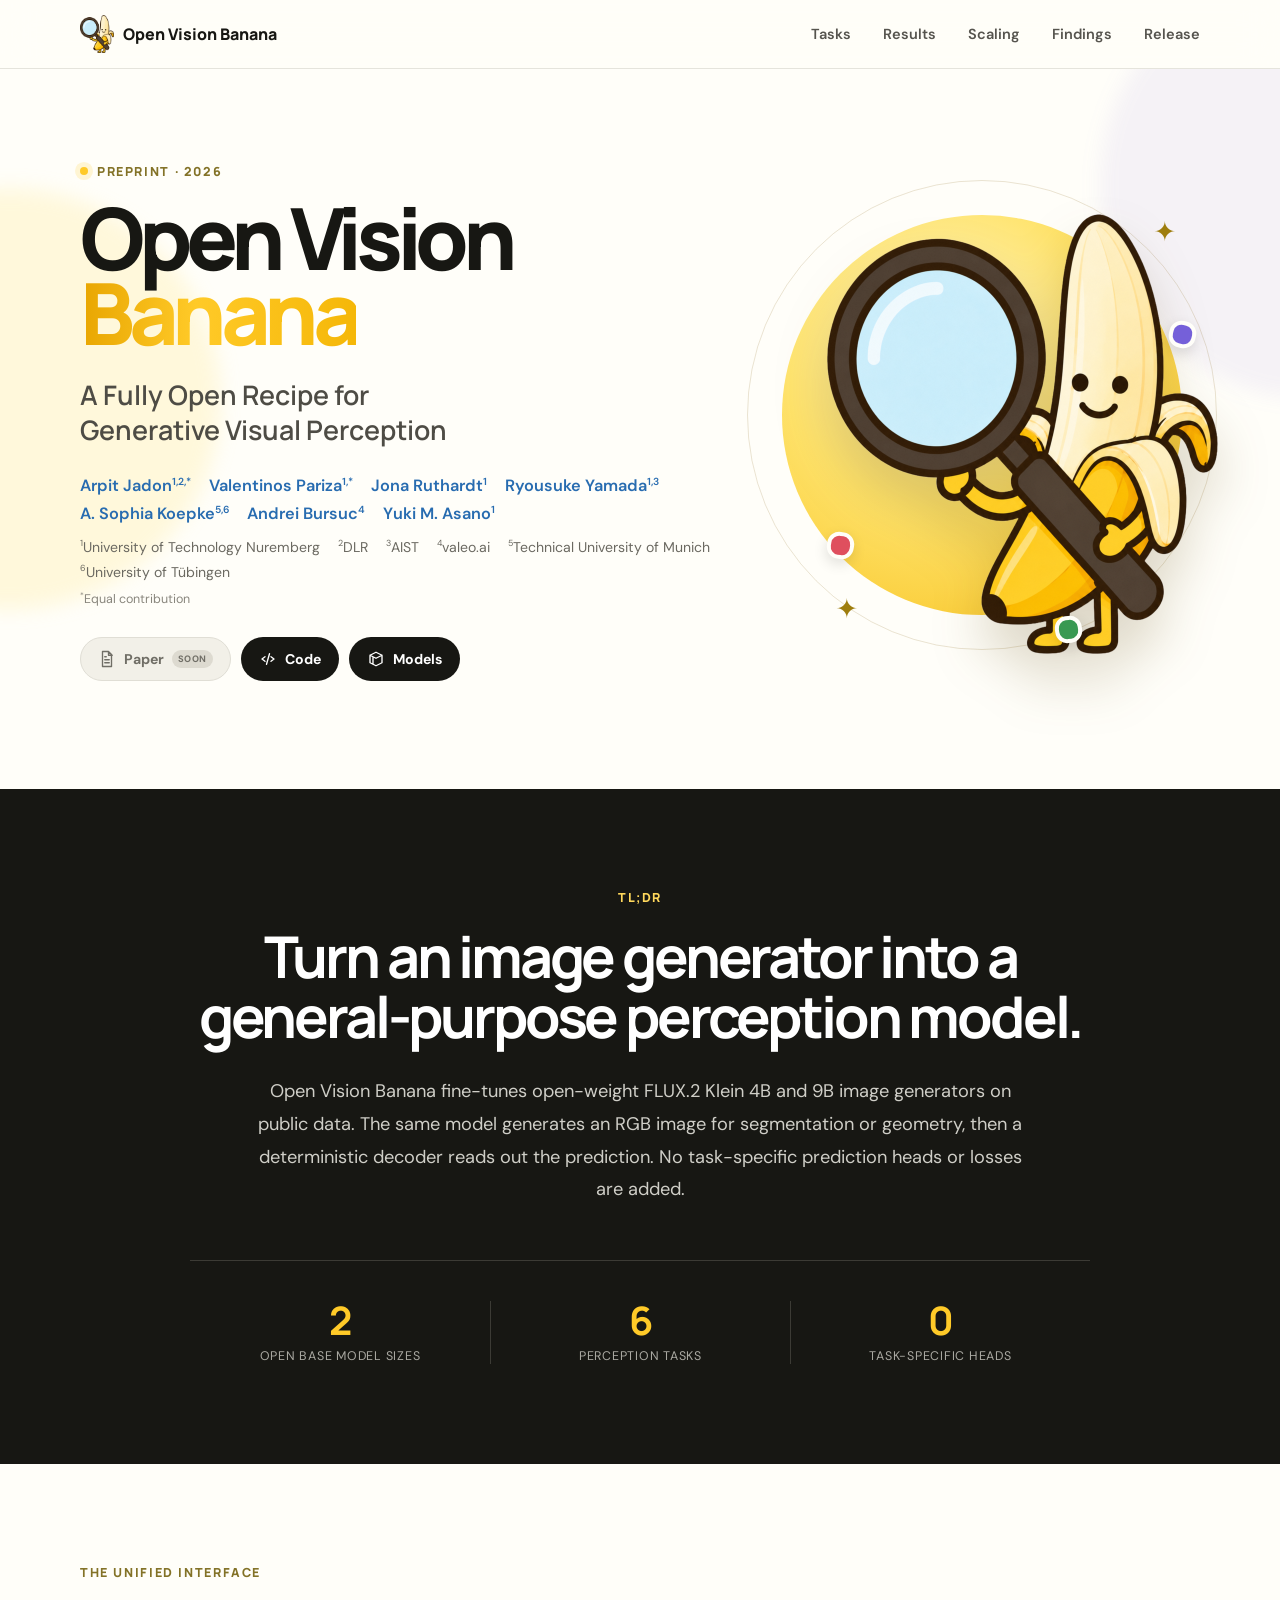
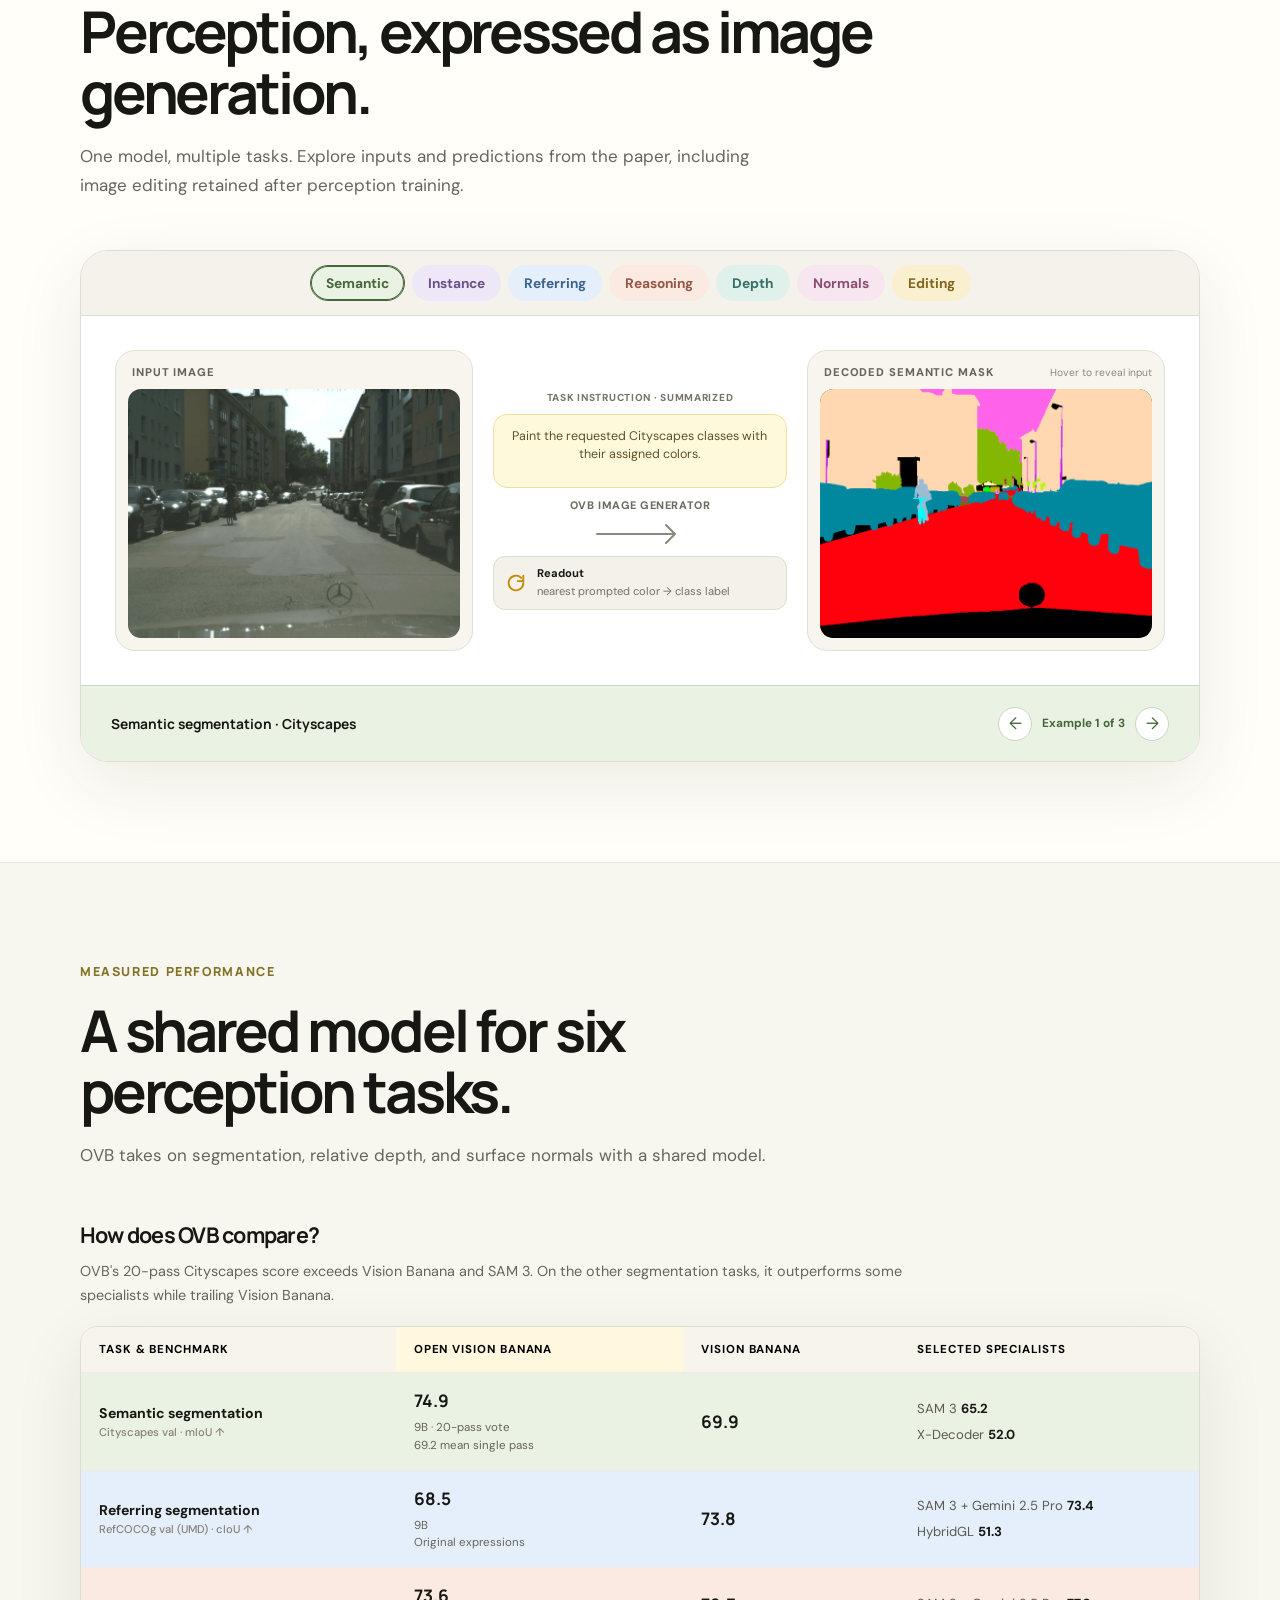
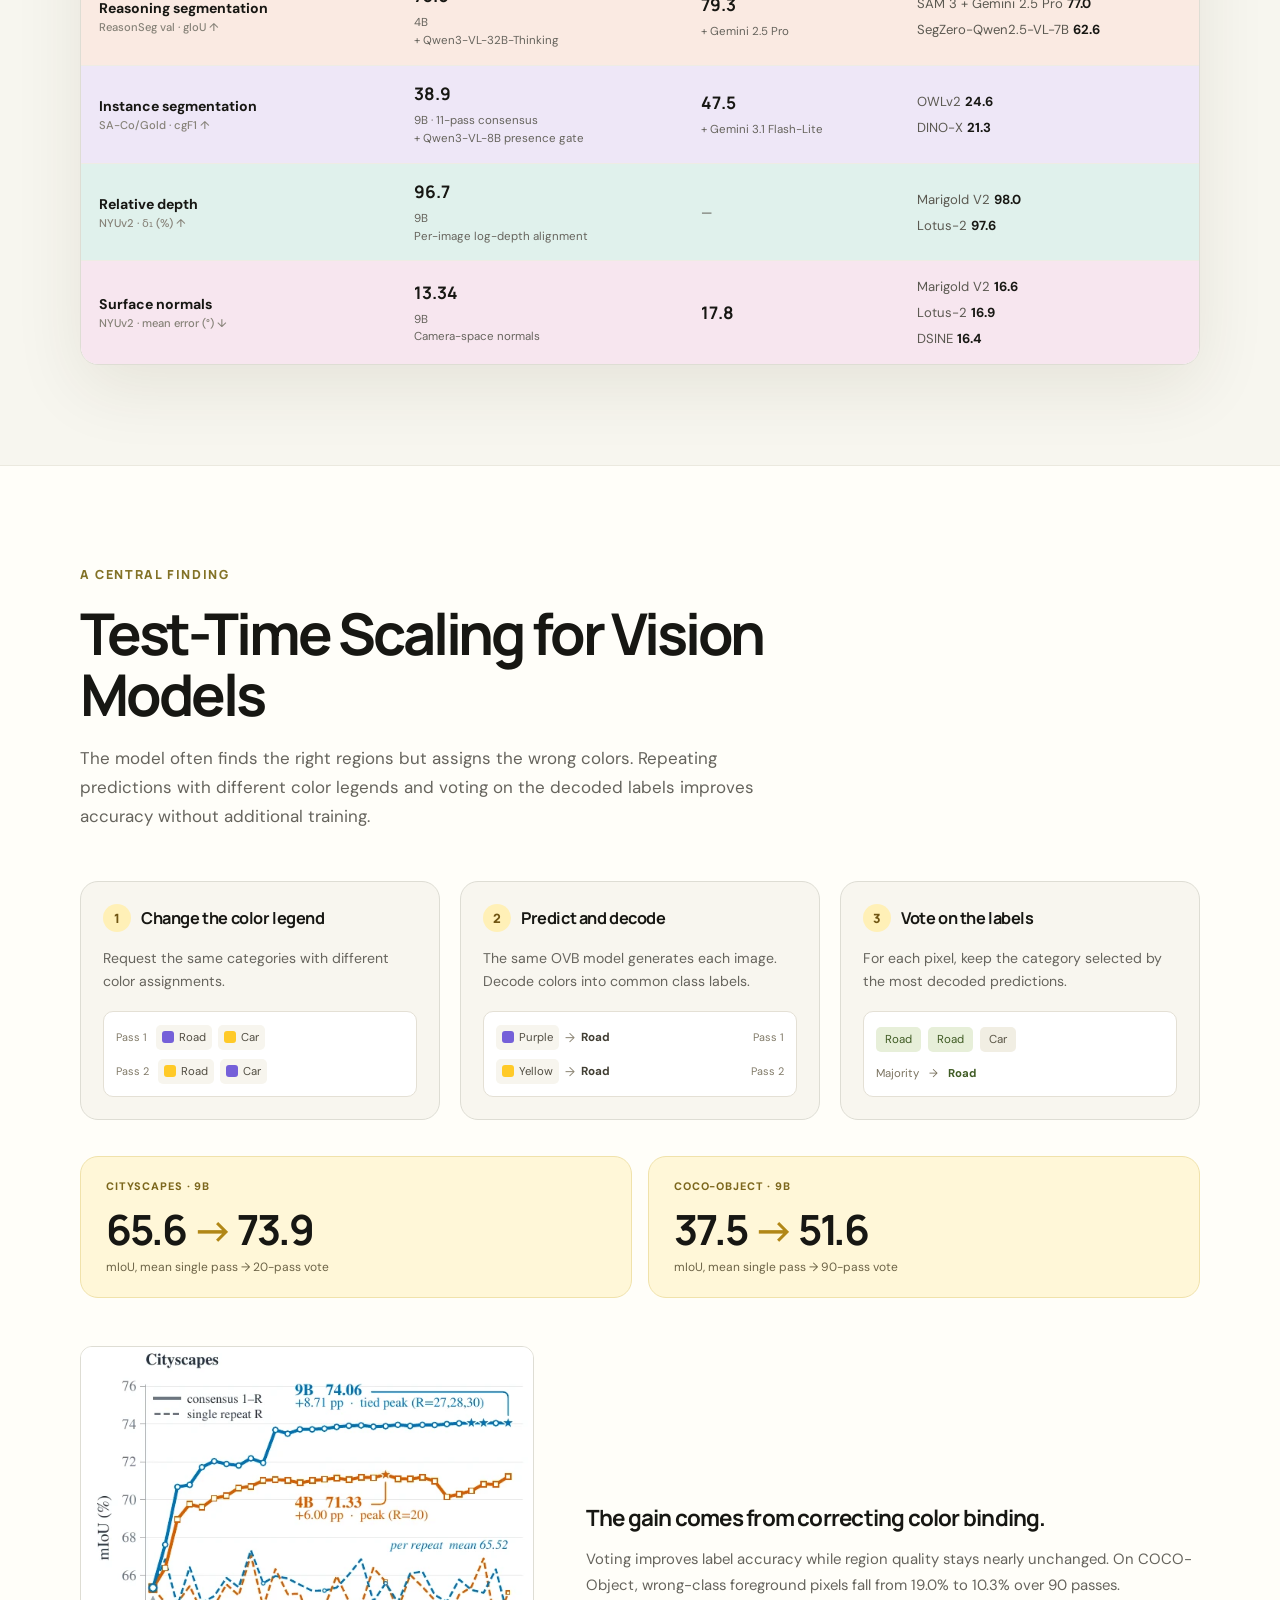
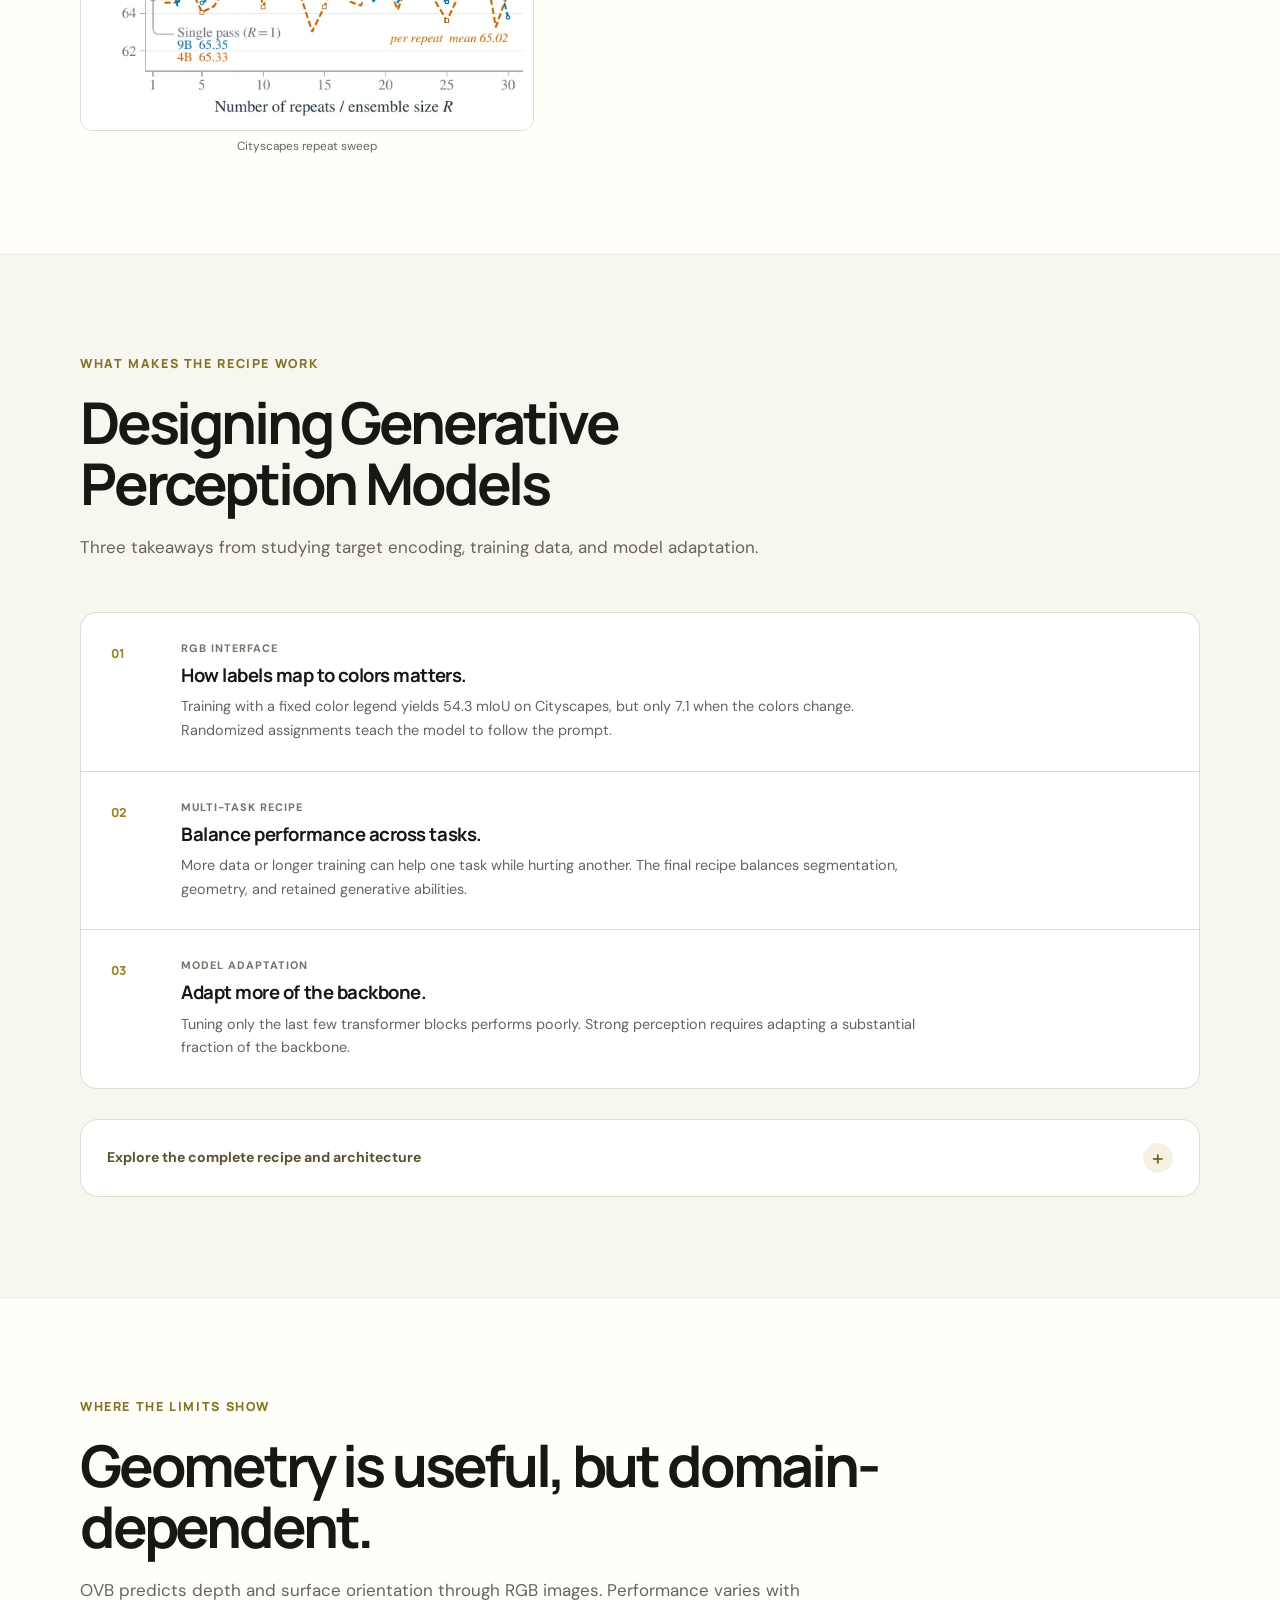
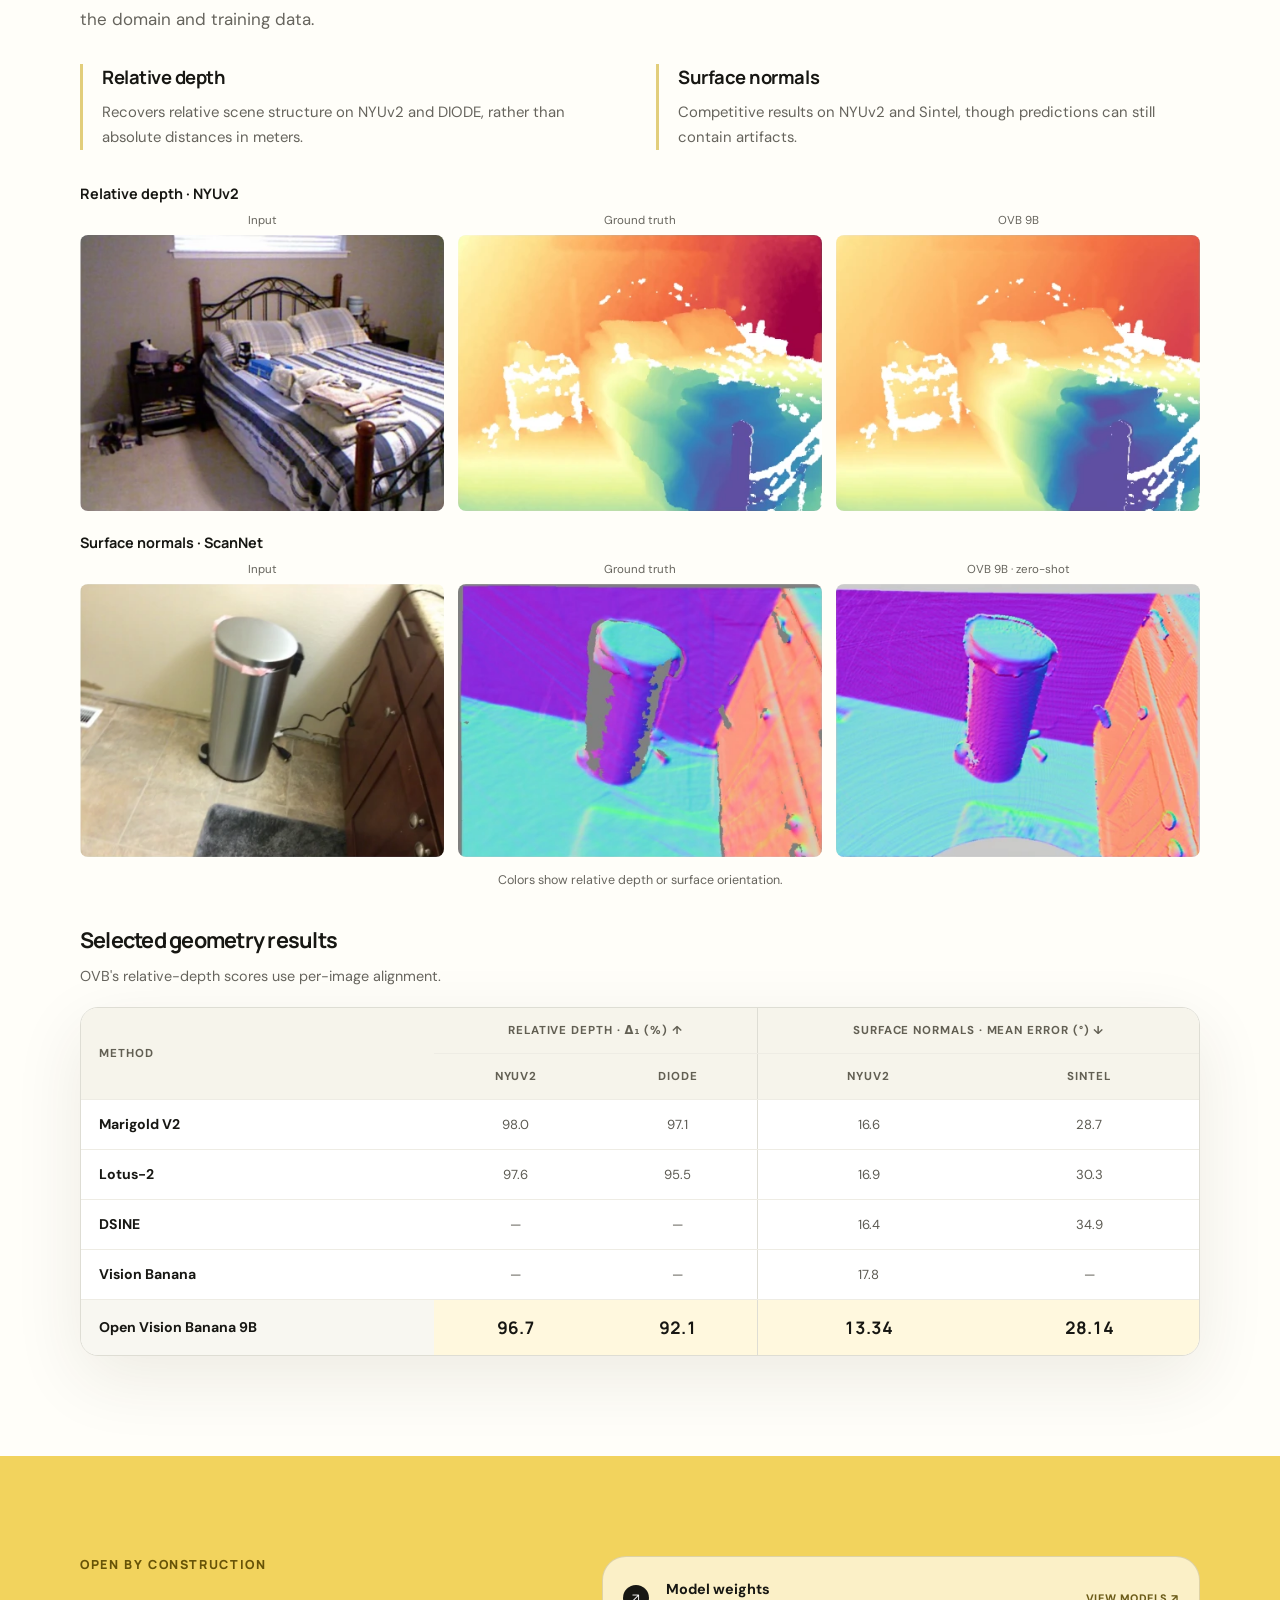
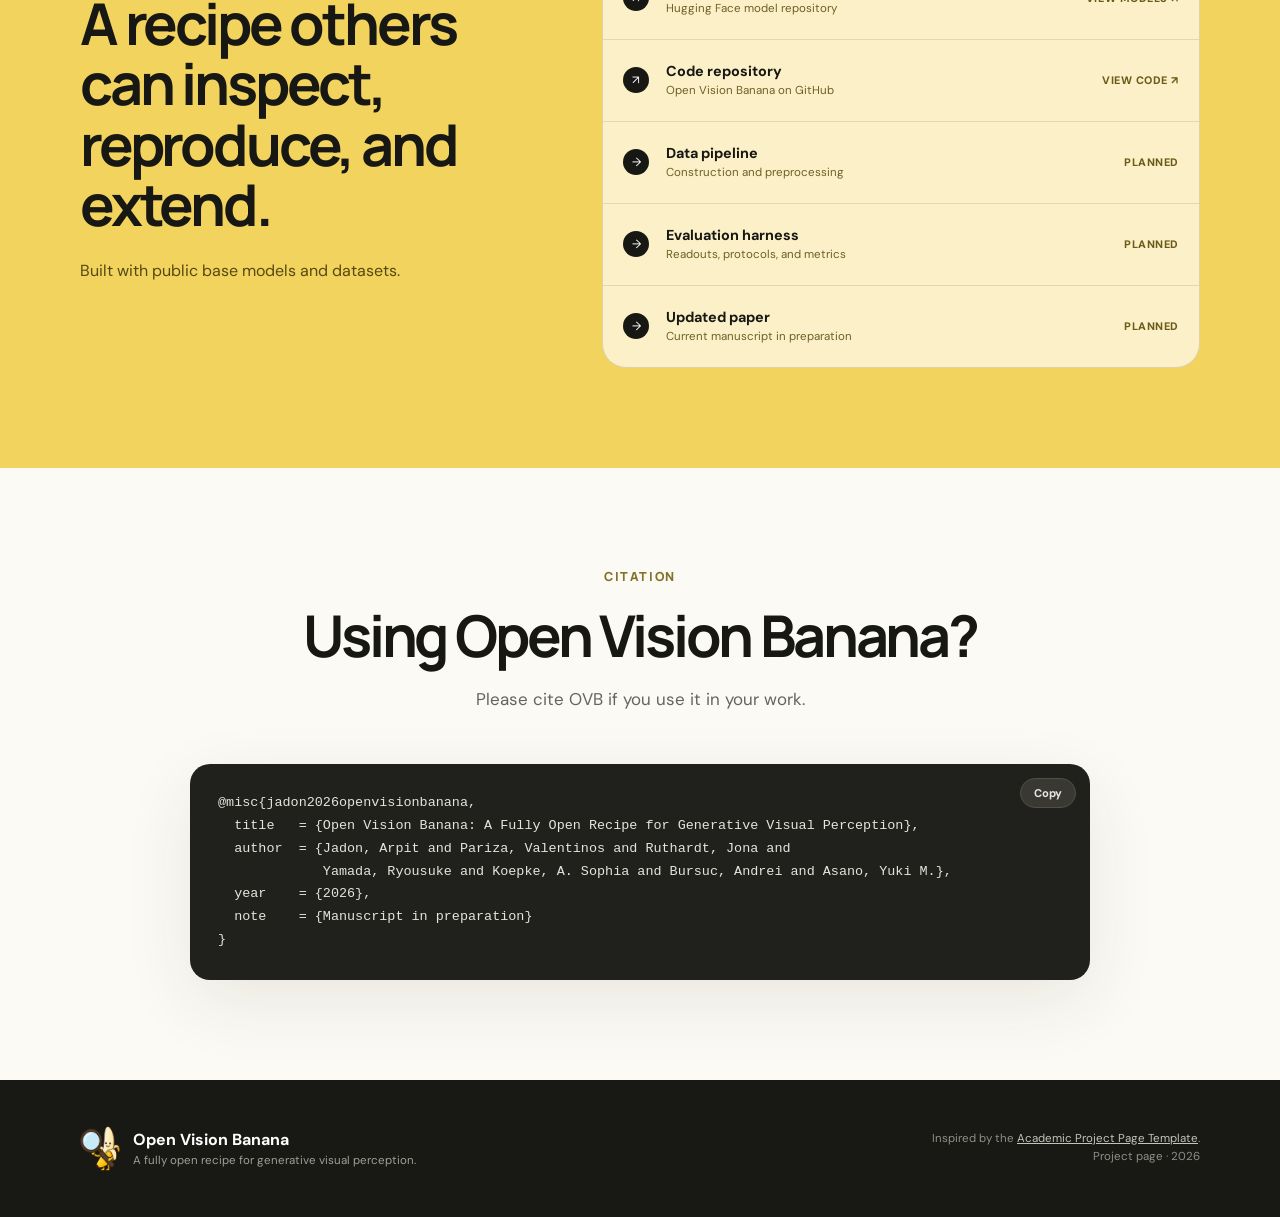
==== commit 0aad4bc3: "Minor updates and incorporated AJ's feedback" ====
--- a/index.html
+++ b/index.html
@@ -23,7 +23,7 @@
   <link rel="preconnect" href="https://fonts.googleapis.com">
   <link rel="preconnect" href="https://fonts.gstatic.com" crossorigin>
   <link href="https://fonts.googleapis.com/css2?family=DM+Sans:wght@400;500;600;700&amp;family=Manrope:wght@500;600;700;800&amp;display=swap" rel="stylesheet">
-  <link rel="stylesheet" href="static/styles.css?v=20261001-8">
+  <link rel="stylesheet" href="static/styles.css?v=20261001-12">
 </head>
 <body>
   <a class="skip-link" href="#main">Skip to content</a>
@@ -123,10 +123,10 @@
         <div class="section-heading">
           <p class="section-kicker">The unified interface</p>
           <h2>Perception, expressed as image generation.</h2>
-          <p>Every OVB checkpoint serves multiple tasks through the same image-generation interface. Choose a task to explore real inputs and predictions from the paper. Instructions are summarized; mask colors encode labels. The editing tab shows a capability retained after perception training.</p>
-        </div>
-
-        <div class="task-demo" data-task-demo>
+          <p>One model, multiple tasks. Explore inputs and predictions from the paper, including image editing retained after perception training.</p>
+        </div>
+
+        <div class="task-demo" data-task-demo data-active-task="semantic">
           <div class="task-tabs" role="tablist" aria-label="Example task">
             <button class="task-tab is-active" type="button" role="tab" id="task-tab-semantic" aria-controls="task-panel" aria-selected="true" tabindex="0" data-task="semantic">Semantic</button>
             <button class="task-tab" type="button" role="tab" id="task-tab-instance" aria-controls="task-panel" aria-selected="false" tabindex="-1" data-task="instance">Instance</button>
@@ -168,10 +168,10 @@
               </article>
             </div>
             <div class="task-example-footer">
-              <div aria-live="polite"><strong data-example-title>Semantic segmentation · Cityscapes</strong><span data-example-caption>OVB 9B · one prompted legend; single-pass decoded mask.</span></div>
+              <div aria-live="polite"><strong data-example-title>Semantic segmentation · Cityscapes</strong></div>
               <div class="task-example-nav" data-example-nav aria-label="Select example">
                 <button type="button" data-previous-example aria-label="Previous example">←</button>
-                <span data-example-count>1 / 3</span>
+                <span data-example-count>Example 1 of 3</span>
                 <button type="button" data-next-example aria-label="Next example">→</button>
               </div>
             </div>
@@ -185,29 +185,28 @@
         <div class="section-heading">
           <p class="section-kicker">Measured performance</p>
           <h2>A shared model for six perception tasks.</h2>
-          <p>Selected main-paper results compare OVB with Vision Banana and specialist models across segmentation, relative depth, and surface normals. Scores include model sizes and inference details; each OVB checkpoint serves multiple tasks.</p>
+          <p>OVB takes on segmentation, relative depth, and surface normals with a shared model.</p>
         </div>
 
         <div class="benchmark-comparison" aria-labelledby="comparison-heading">
           <div class="comparison-heading">
             <h3 id="comparison-heading">How does OVB compare?</h3>
-            <p>Selected main-paper scores include the model size and inference setup. OVB's 20-pass Cityscapes score exceeds the reported Vision Banana and SAM 3 scores. Across the other segmentation tasks, it exceeds some specialist baselines while trailing Vision Banana.</p>
+            <p>OVB's 20-pass Cityscapes score exceeds Vision Banana and SAM 3. On the other segmentation tasks, it outperforms some specialists while trailing Vision Banana.</p>
           </div>
           <div class="result-table-wrap" role="region" aria-label="Segmentation, depth, and surface-normal benchmark comparisons" tabindex="0">
             <table class="result-table comparison-table">
               <caption>Selected comparisons across six perception tasks from the main paper; inference setups differ</caption>
               <thead><tr><th scope="col">Task &amp; benchmark</th><th scope="col" class="ovb-column">Open Vision Banana</th><th scope="col">Vision Banana</th><th scope="col">Selected specialists</th></tr></thead>
               <tbody>
-                <tr><th scope="row">Semantic segmentation <small>Cityscapes val · mIoU ↑</small></th><td class="ovb-column"><strong>74.9</strong><small>9B · 20-pass vote<br>69.2 mean single pass</small></td><td><strong>69.9</strong></td><td><span>SAM 3 <b>65.2</b></span><span>X-Decoder <b>52.0</b></span></td></tr>
-                <tr><th scope="row">Referring segmentation <small>RefCOCOg val (UMD) · cIoU ↑</small></th><td class="ovb-column"><strong>68.5</strong><small>9B<br>Original expressions</small></td><td><strong>73.8</strong></td><td><span>SAM 3 + Gemini 2.5 Pro <b>73.4</b></span><span>HybridGL <b>51.3</b></span></td></tr>
-                <tr><th scope="row">Reasoning segmentation <small>ReasonSeg val · gIoU ↑</small></th><td class="ovb-column"><strong>73.6</strong><small>4B<br>+ Qwen3-VL-32B-Thinking</small></td><td><strong>79.3</strong><small>+ Gemini 2.5 Pro</small></td><td><span>SAM 3 + Gemini 2.5 Pro <b>77.0</b></span><span>SegZero-Qwen2.5-VL-7B <b>62.6</b></span></td></tr>
-                <tr><th scope="row">Instance segmentation <small>SA-Co/Gold · cgF1 ↑</small></th><td class="ovb-column"><strong>38.9</strong><small>9B · 11-pass consensus<br>+ Qwen3-VL-8B presence gate</small></td><td><strong>47.5</strong><small>+ Gemini 3.1 Flash-Lite</small></td><td><span>OWLv2 <b>24.6</b></span><span>DINO-X <b>21.3</b></span></td></tr>
-                <tr><th scope="row">Relative depth <small>NYUv2 · δ₁ (%) ↑</small></th><td class="ovb-column"><strong>96.7</strong><small>9B<br>Per-image log-depth alignment</small></td><td>—</td><td><span>Marigold V2 <b>98.0</b></span><span>Lotus-2 <b>97.6</b></span></td></tr>
-                <tr><th scope="row">Surface normals <small>NYUv2 · mean error (°) ↓</small></th><td class="ovb-column"><strong>13.34</strong><small>9B<br>Camera-space normals</small></td><td><strong>17.8</strong></td><td><span>Marigold V2 <b>16.6</b></span><span>Lotus-2 <b>16.9</b></span><span>DSINE <b>16.4</b></span></td></tr>
+                <tr data-task-color="semantic"><th scope="row">Semantic segmentation <small>Cityscapes val · mIoU ↑</small></th><td class="ovb-column"><strong>74.9</strong><small>9B · 20-pass vote<br>69.2 mean single pass</small></td><td><strong>69.9</strong></td><td><span>SAM 3 <b>65.2</b></span><span>X-Decoder <b>52.0</b></span></td></tr>
+                <tr data-task-color="referring"><th scope="row">Referring segmentation <small>RefCOCOg val (UMD) · cIoU ↑</small></th><td class="ovb-column"><strong>68.5</strong><small>9B<br>Original expressions</small></td><td><strong>73.8</strong></td><td><span>SAM 3 + Gemini 2.5 Pro <b>73.4</b></span><span>HybridGL <b>51.3</b></span></td></tr>
+                <tr data-task-color="reasoning"><th scope="row">Reasoning segmentation <small>ReasonSeg val · gIoU ↑</small></th><td class="ovb-column"><strong>73.6</strong><small>4B<br>+ Qwen3-VL-32B-Thinking</small></td><td><strong>79.3</strong><small>+ Gemini 2.5 Pro</small></td><td><span>SAM 3 + Gemini 2.5 Pro <b>77.0</b></span><span>SegZero-Qwen2.5-VL-7B <b>62.6</b></span></td></tr>
+                <tr data-task-color="instance"><th scope="row">Instance segmentation <small>SA-Co/Gold · cgF1 ↑</small></th><td class="ovb-column"><strong>38.9</strong><small>9B · 11-pass consensus<br>+ Qwen3-VL-8B presence gate</small></td><td><strong>47.5</strong><small>+ Gemini 3.1 Flash-Lite</small></td><td><span>OWLv2 <b>24.6</b></span><span>DINO-X <b>21.3</b></span></td></tr>
+                <tr data-task-color="depth"><th scope="row">Relative depth <small>NYUv2 · δ₁ (%) ↑</small></th><td class="ovb-column"><strong>96.7</strong><small>9B<br>Per-image log-depth alignment</small></td><td>—</td><td><span>Marigold V2 <b>98.0</b></span><span>Lotus-2 <b>97.6</b></span></td></tr>
+                <tr data-task-color="normals"><th scope="row">Surface normals <small>NYUv2 · mean error (°) ↓</small></th><td class="ovb-column"><strong>13.34</strong><small>9B<br>Camera-space normals</small></td><td><strong>17.8</strong></td><td><span>Marigold V2 <b>16.6</b></span><span>Lotus-2 <b>16.9</b></span><span>DSINE <b>16.4</b></span></td></tr>
               </tbody>
             </table>
           </div>
-          <p class="result-note">Higher scores are better, except for surface-normal mean error, where lower is better. Segmentation baselines and Vision Banana's rounded normal error come from the <a href="https://arxiv.org/html/2604.20329" target="_blank" rel="noopener noreferrer">Vision Banana report, Tables 2–5 and 7</a>; specialist geometry scores come from the <a href="https://arxiv.org/html/2609.08084" target="_blank" rel="noopener noreferrer">Marigold V2 report, Tables 1 and 9</a>. Models differ in training data, readout, inference budget, and language-model dependencies; multi-pass results use additional inference. Geometry evaluation protocols may differ. Dashes indicate omitted scores. Full evaluation details will accompany the updated manuscript.</p>
         </div>
 
       </div>
@@ -218,7 +217,7 @@
         <div class="section-heading">
           <p class="section-kicker">A central finding</p>
           <h2>Test-Time Scaling for Vision Models</h2>
-          <p>The model often finds the right regions but assigns the wrong prompted colors. OVB repeats the same image with fresh class-to-color legends, decodes each output into common class IDs, then takes a pixel-wise majority vote. These extra inference passes improve segmentation accuracy, with no additional training.</p>
+          <p>The model often finds the right regions but assigns the wrong colors. Repeating predictions with different color legends and voting on the decoded labels improves accuracy without additional training.</p>
         </div>
         <ol class="scaling-flow" aria-label="Test-time scaling procedure">
           <li>
@@ -252,7 +251,7 @@
         </div>
         <div class="scaling-explain">
           <figure><img src="static/images/paper/cityscapes-scaling.webp" alt="Cityscapes mIoU climbs as predictions from more color legends are combined, while individual pass scores stay approximately flat" loading="lazy"><figcaption>Cityscapes repeat sweep</figcaption></figure>
-          <div><h3>The gain comes from correcting color binding.</h3><p>On Cityscapes, the 9B model's single-pass score is 65.6 mIoU, yet an oracle that relabels its predicted regions reaches 85.9. Voting raises measured accuracy while the oracle region score barely changes. On COCO-Object, wrong-class foreground pixels fall from 19.0% to 10.3% over 90 passes.</p></div>
+          <div><h3>The gain comes from correcting color binding.</h3><p>Voting improves label accuracy while region quality stays nearly unchanged. On COCO-Object, wrong-class foreground pixels fall from 19.0% to 10.3% over 90 passes.</p></div>
         </div>
       </div>
     </section>
@@ -262,19 +261,19 @@
         <div class="section-heading">
           <p class="section-kicker">WHAT MAKES THE RECIPE WORK</p>
           <h2>Designing Generative Perception Models</h2>
-          <p>The paper varies target encoding, prompts, training data, and model adaptation under controlled settings. Three takeaways matter most for applying this approach.</p>
+          <p>Three takeaways from studying target encoding, training data, and model adaptation.</p>
         </div>
         <div class="finding-grid">
-          <article class="finding-card"><span class="finding-index">01</span><div class="finding-copy"><span class="finding-factor">RGB interface</span><h3>How labels map to colors matters.</h3><p>A model trained with one fixed Cityscapes legend scores 54.3 mIoU under that legend, but only 7.1 when the colors change at inference. Randomized assignments teach it to follow the prompt; a well-separated 64-color palette provides the best overall trade-off in the palette study.</p></div></article>
-          <article class="finding-card"><span class="finding-index">02</span><div class="finding-copy"><span class="finding-factor">Multi-task recipe</span><h3>Balance performance across tasks.</h3><p>Prompt and target encoding choices, data composition, replay, and training duration affect depth, normals, segmentation, and retained generative abilities differently. More data or longer training is not uniformly better, and gains on one metric can come at the expense of another. The final recipe is a multi-task compromise, selected across tasks rather than on a single benchmark.</p></div></article>
-          <article class="finding-card"><span class="finding-index">03</span><div class="finding-copy"><span class="finding-factor">Model adaptation</span><h3>Adapt more of the backbone.</h3><p>Tuning only the last few transformer blocks performs poorly; strong perception requires adapting a substantial fraction of the backbone. Performance improves markedly as more of the transformer is adapted, though depth, normals, and segmentation favor slightly different adaptation scopes.</p></div></article>
+          <article class="finding-card"><span class="finding-index">01</span><div class="finding-copy"><span class="finding-factor">RGB interface</span><h3>How labels map to colors matters.</h3><p>Training with a fixed color legend yields 54.3 mIoU on Cityscapes, but only 7.1 when the colors change. Randomized assignments teach the model to follow the prompt.</p></div></article>
+          <article class="finding-card"><span class="finding-index">02</span><div class="finding-copy"><span class="finding-factor">Multi-task recipe</span><h3>Balance performance across tasks.</h3><p>More data or longer training can help one task while hurting another. The final recipe balances segmentation, geometry, and retained generative abilities.</p></div></article>
+          <article class="finding-card"><span class="finding-index">03</span><div class="finding-copy"><span class="finding-factor">Model adaptation</span><h3>Adapt more of the backbone.</h3><p>Tuning only the last few transformer blocks performs poorly. Strong perception requires adapting a substantial fraction of the backbone.</p></div></article>
         </div>
         <details class="research-disclosure recipe-disclosure">
           <summary><span class="disclosure-label">Explore the complete recipe and architecture</span><span class="disclosure-icon" aria-hidden="true">+</span></summary>
           <div class="disclosure-content">
             <figure class="paper-figure">
               <img src="static/images/ovb-overview.webp" alt="Overview of the Open Vision Banana research questions, data, generator, RGB output and decoder" width="6256" height="2195" loading="lazy">
-              <figcaption><strong>The complete recipe.</strong> Public training data, target encoding, prompts, model adaptation, and inference-time readout are evaluated as a coupled system. Figure from the current main-paper draft.</figcaption>
+              <figcaption><strong>The complete recipe.</strong> Public data, target encoding, prompts, model adaptation, and prediction readout.</figcaption>
             </figure>
           </div>
         </details>
@@ -286,11 +285,11 @@
         <div class="section-heading">
           <p class="section-kicker">Where the limits show</p>
           <h2>Geometry is useful, but domain-dependent.</h2>
-          <p>OVB predicts relative inverse depth and camera-space surface normals through RGB images. Per-image depth alignment enables evaluation of relative scene structure, while performance on both tasks varies with the domain and training data.</p>
+          <p>OVB predicts depth and surface orientation through RGB images. Performance varies with the domain and training data.</p>
         </div>
         <div class="geometry-summary">
-          <article><h3>Relative depth</h3><p>OVB recovers scene structure on NYUv2 and DIODE. Evaluation uses per-image alignment; aligned scores do not imply absolute distances in meters.</p></article>
-          <article><h3>Surface normals</h3><p>OVB predicts camera-space surface orientation, with competitive selected results on NYUv2 and Sintel. Predictions can still contain artifacts.</p></article>
+          <article><h3>Relative depth</h3><p>Recovers relative scene structure on NYUv2 and DIODE, rather than absolute distances in meters.</p></article>
+          <article><h3>Surface normals</h3><p>Competitive results on NYUv2 and Sintel, though predictions can still contain artifacts.</p></article>
         </div>
         <figure class="geometry-examples">
           <div class="geometry-example-row" style="--crop-y: 43; --crop-height: 330">
@@ -309,12 +308,12 @@
               <div><span>OVB 9B · zero-shot</span><div class="geometry-crop" style="--crop-x: 946"><img src="static/images/paper/geometry-comparison.webp" alt="Zero-shot OVB 9B surface-normal prediction for the bin and surrounding surfaces" width="2736" height="831" loading="lazy"></div></div>
             </div>
           </div>
-          <figcaption>Representative main-paper examples. Colors show relative depth or surface orientation. The ScanNet prediction uses the zero-shot OVB 9B model.</figcaption>
+          <figcaption>Colors show relative depth or surface orientation.</figcaption>
         </figure>
         <div class="geometry-comparisons">
           <div class="comparison-heading">
             <h3>Selected geometry results</h3>
-            <p>Higher δ₁ is better for relative depth; lower mean angular error is better for surface normals. OVB's depth scores use per-image log-depth alignment.</p>
+            <p>OVB's relative-depth scores use per-image alignment.</p>
           </div>
           <div class="result-table-wrap" role="region" aria-label="Depth and surface-normal benchmark comparisons" tabindex="0">
             <table class="result-table geometry-table">
@@ -332,7 +331,6 @@
               </tbody>
             </table>
           </div>
-          <p class="result-note">Published specialist values come from the <a href="https://arxiv.org/html/2609.08084" target="_blank" rel="noopener noreferrer">Marigold V2 report, Tables 1 and 9</a>; Vision Banana's normal error is rounded from <a href="https://arxiv.org/html/2604.20329" target="_blank" rel="noopener noreferrer">its report, Table 7</a>. Evaluation protocols may differ. Dashes indicate scores omitted from this comparison; full results are in the paper.</p>
         </div>
       </div>
     </section>
@@ -342,7 +340,7 @@
         <div>
           <p class="section-kicker">Open by construction</p>
           <h2>A recipe others can inspect, reproduce, and extend.</h2>
-          <p class="lead-small">OVB uses public base models and datasets. All important resources are linked here.</p>
+          <p class="lead-small">Built with public base models and datasets.</p>
         </div>
         <div class="release-list">
           <div><span class="release-check" aria-hidden="true">↗</span><p><strong>Model weights</strong><small>Hugging Face model repository</small></p><a href="https://huggingface.co/FunAILab/Open-Vision-Banana" target="_blank" rel="noopener noreferrer">View models ↗</a></div>
@@ -359,7 +357,7 @@
         <div class="section-heading centered">
           <p class="section-kicker">Citation</p>
           <h2>Using Open Vision Banana?</h2>
-          <p>If you use OVB in your work, please cite the project. This provisional citation will be updated when the manuscript is released.</p>
+          <p>Please cite OVB if you use it in your work.</p>
         </div>
         <div class="bibtex-shell">
           <button class="copy-button" type="button" data-copy-bib aria-label="Copy BibTeX">Copy</button>
@@ -385,6 +383,6 @@
     </div>
   </footer>
 
-  <script src="static/script.js?v=20261001-7"></script>
+  <script src="static/script.js?v=20261001-9"></script>
 </body>
 </html>
--- a/static/styles.css
+++ b/static/styles.css
@@ -154,10 +154,18 @@
 .section-heading.centered > p:last-child { margin-inline: auto; }
 
 .task-demo { background: white; border: 1px solid var(--line); border-radius: 28px; box-shadow: var(--shadow); overflow: hidden; }
+.task-tab[data-task="semantic"], .task-demo[data-active-task="semantic"], .comparison-table tr[data-task-color="semantic"] { --task-tint: #eaf2e3; --task-accent: #46663b; --task-border: #c7d7bf; }
+.task-tab[data-task="instance"], .task-demo[data-active-task="instance"], .comparison-table tr[data-task-color="instance"] { --task-tint: #eee7f7; --task-accent: #69518b; --task-border: #d6c9e7; }
+.task-tab[data-task="referring"], .task-demo[data-active-task="referring"], .comparison-table tr[data-task-color="referring"] { --task-tint: #e5effb; --task-accent: #3d648c; --task-border: #c3d6ea; }
+.task-tab[data-task="reasoning"], .task-demo[data-active-task="reasoning"], .comparison-table tr[data-task-color="reasoning"] { --task-tint: #faeae2; --task-accent: #975747; --task-border: #eaccc3; }
+.task-tab[data-task="depth"], .task-demo[data-active-task="depth"], .comparison-table tr[data-task-color="depth"] { --task-tint: #e0f1ec; --task-accent: #376e67; --task-border: #bedbd5; }
+.task-tab[data-task="normals"], .task-demo[data-active-task="normals"], .comparison-table tr[data-task-color="normals"] { --task-tint: #f7e6ef; --task-accent: #8b4d70; --task-border: #e4c7d7; }
+.task-tab[data-task="editing"], .task-demo[data-active-task="editing"], .comparison-table tr[data-task-color="editing"] { --task-tint: #faf0cf; --task-accent: #82651c; --task-border: #e7d8a6; }
 .task-tabs { background: #f4f2ea; border-bottom: 1px solid var(--line); display: flex; gap: 7px; justify-content: center; overflow-x: auto; padding: 14px; }
-.task-tab { background: transparent; border: 0; border-radius: 999px; color: #706e66; cursor: pointer; font-size: .86rem; font-weight: 700; padding: 9px 16px; white-space: nowrap; }
-.task-tab:hover { background: rgba(255,255,255,.75); }
-.task-tab.is-active { background: var(--ink); color: white; }
+.task-tab { background: var(--task-tint); border: 1px solid transparent; border-radius: 999px; color: var(--task-accent); cursor: pointer; font-size: .86rem; font-weight: 700; padding: 8px 15px; white-space: nowrap; }
+.task-tab:hover { border-color: var(--task-border); }
+.task-tab.is-active { border-color: var(--task-accent); box-shadow: inset 0 0 0 1px var(--task-accent); }
+.task-tab:focus-visible { outline: 2px solid var(--task-accent); outline-offset: 3px; }
 .task-pipeline { align-items: center; display: grid; gap: 20px; grid-template-columns: 1fr .82fr 1fr; padding: 34px; position: relative; }
 .pipeline-card { background: #f7f5ee; border: 1px solid #e2dfd5; border-radius: 20px; overflow: hidden; padding: 12px; }
 .card-label { color: #66645d; display: block; font-size: .7rem; font-weight: 800; letter-spacing: .08em; margin: 2px 4px 10px; text-transform: uppercase; }
@@ -180,14 +188,15 @@
 .decode-step svg { fill: none; grid-row: span 2; height: 22px; stroke: var(--yellow-dark); stroke-linecap: round; stroke-linejoin: round; stroke-width: 2; width: 22px; }
 .decode-step strong { color: var(--ink); }
 .decode-step[hidden], .task-example-nav[hidden] { display: none; }
-.task-example-footer { align-items: center; border-top: 1px solid var(--line); display: flex; gap: 20px; justify-content: space-between; min-height: 76px; padding: 16px 30px; }
+.task-example-footer { align-items: center; background: var(--task-tint); border-top: 1px solid var(--task-border); display: flex; gap: 20px; justify-content: space-between; min-height: 76px; padding: 16px 30px; }
 .task-example-footer > div:first-child { display: flex; flex-direction: column; gap: 4px; }
 .task-example-footer strong { font-family: Manrope, sans-serif; font-size: .86rem; }
 .task-example-footer span { color: var(--muted); font-size: .74rem; line-height: 1.45; }
 .task-example-nav { align-items: center; display: flex; flex: 0 0 auto; gap: 10px; }
-.task-example-nav button { background: white; border: 1px solid var(--line); border-radius: 50%; color: var(--ink); cursor: pointer; font-size: 1.05rem; height: 30px; line-height: 1; width: 30px; }
-.task-example-nav button:hover, .task-example-nav button:focus-visible { background: #fff2ba; border-color: #d2b346; }
-.task-example-nav span { color: #716e62; font-size: .7rem; min-width: 28px; text-align: center; white-space: nowrap; }
+.task-example-nav button { background: white; border: 1px solid var(--task-border); border-radius: 50%; color: var(--task-accent); cursor: pointer; font-size: 1.05rem; height: 34px; line-height: 1; width: 34px; }
+.task-example-nav button:hover { background: var(--task-accent); border-color: var(--task-accent); color: white; }
+.task-example-nav button:focus-visible { outline: 2px solid var(--task-accent); outline-offset: 3px; }
+.task-example-nav span { color: var(--task-accent); font-size: .74rem; font-weight: 700; text-align: center; white-space: nowrap; }
 .paper-figure { margin: 105px 0 0; text-align: center; }
 .paper-figure img { background: white; border: 1px solid var(--line); border-radius: 18px; box-shadow: 0 14px 45px rgba(33,30,18,.07); display: block; height: auto; margin-inline: auto; max-width: 100%; object-fit: contain; width: auto; }
 .paper-figure figcaption { color: var(--muted); font-size: .87rem; line-height: 1.65; margin: 16px auto 0; max-width: 780px; }
@@ -310,6 +319,7 @@
 .comparison-heading h3 { font-family: Manrope, sans-serif; font-size: 1.35rem; letter-spacing: -.035em; margin: 0 0 10px; }
 .comparison-heading p { color: var(--muted); font-size: .9rem; line-height: 1.7; margin: 0; max-width: 880px; }
 .comparison-table { min-width: 900px; }
+.comparison-table thead th { color: #000; }
 .comparison-table tbody td:nth-child(2), .comparison-table tbody td:nth-child(3) { white-space: normal; }
 .comparison-table td small { color: var(--muted); display: block; font-size: .72rem; line-height: 1.55; margin-top: 6px; }
 .comparison-table td > span { display: block; line-height: 1.6; }
@@ -317,6 +327,8 @@
 .comparison-table td b { color: var(--ink); white-space: nowrap; }
 .geometry-table .ovb-row > * { background: #f8f7f1; }
 .comparison-table .ovb-column, .geometry-table td.selected-score { background: #fff8de; }
+.comparison-table tbody tr[data-task-color], .comparison-table tbody tr[data-task-color]:hover { background: var(--task-tint); }
+.comparison-table tbody tr[data-task-color] > .ovb-column { background: transparent; }
 .geometry-table { min-width: 720px; }
 .geometry-table thead tr:first-child > th:not(:first-child), .geometry-table thead tr:nth-child(2) th { text-align: center; }
 .geometry-table tbody td { text-align: center; }
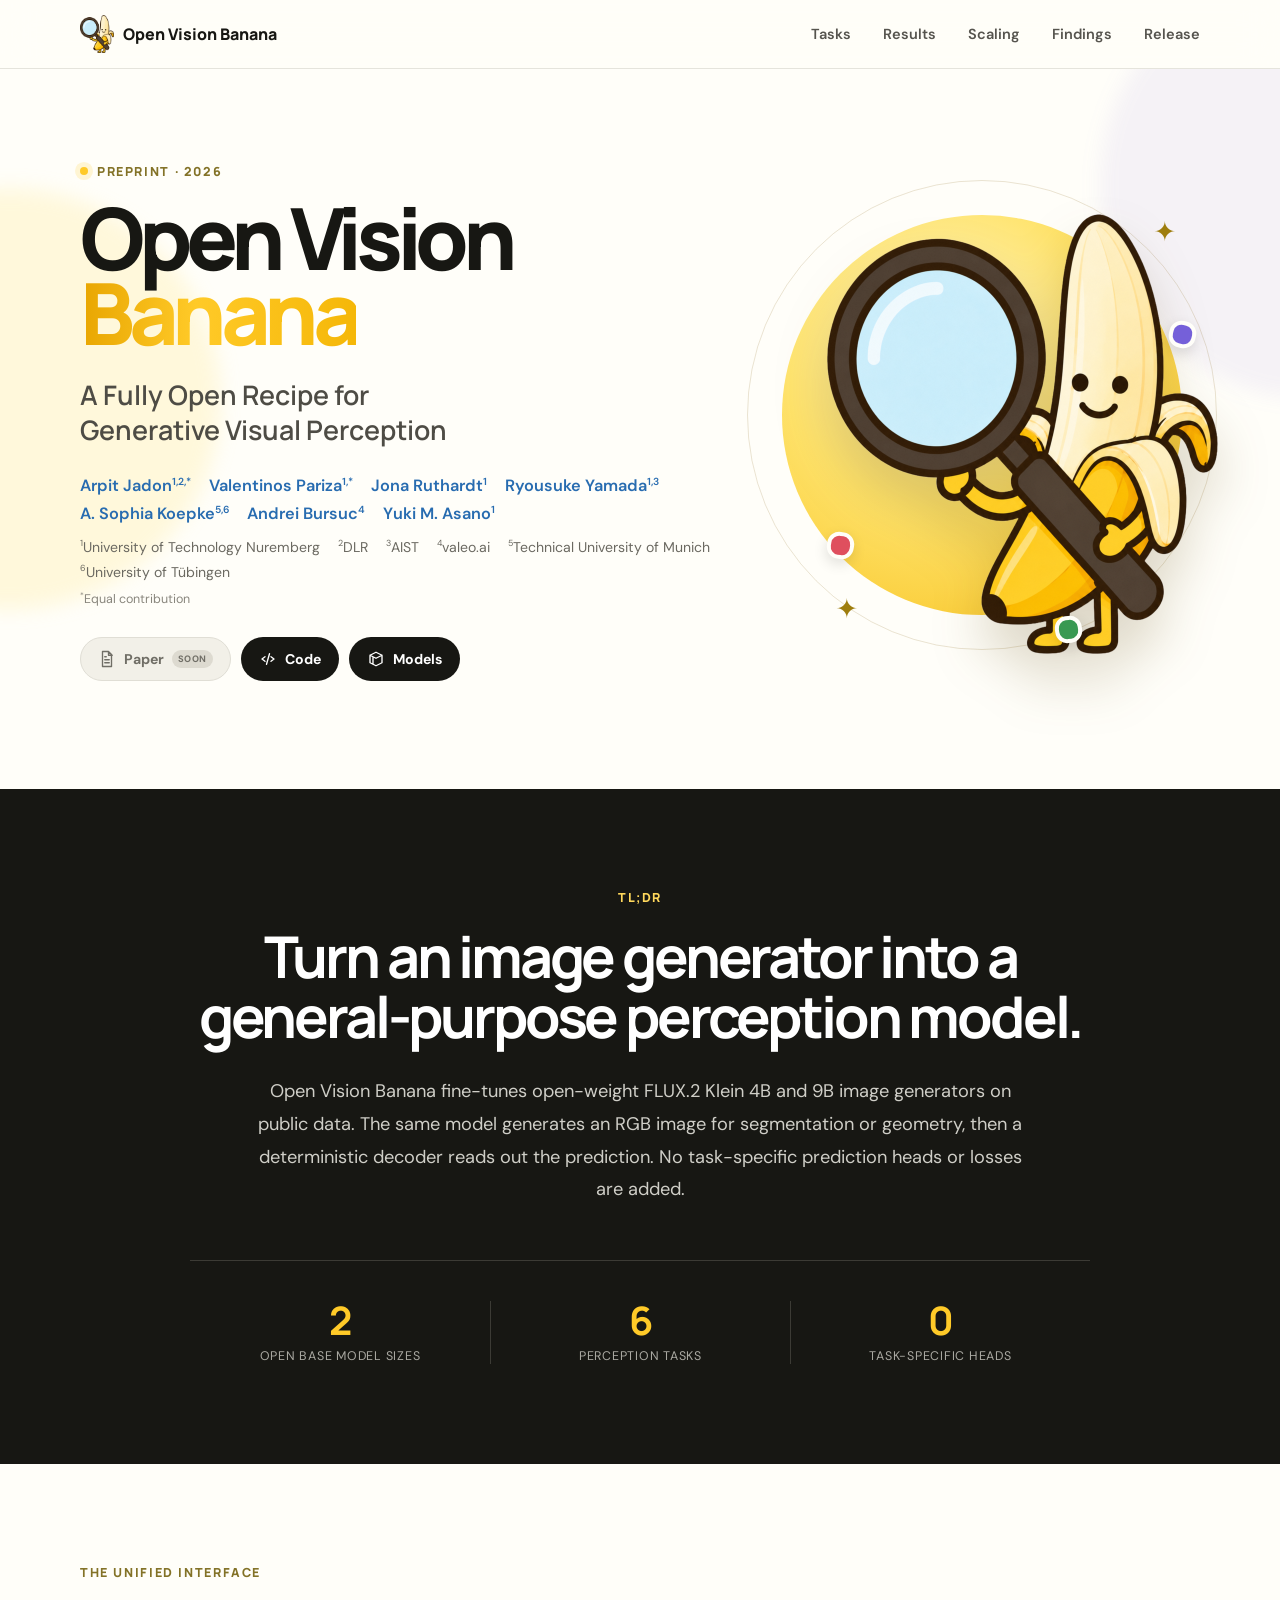
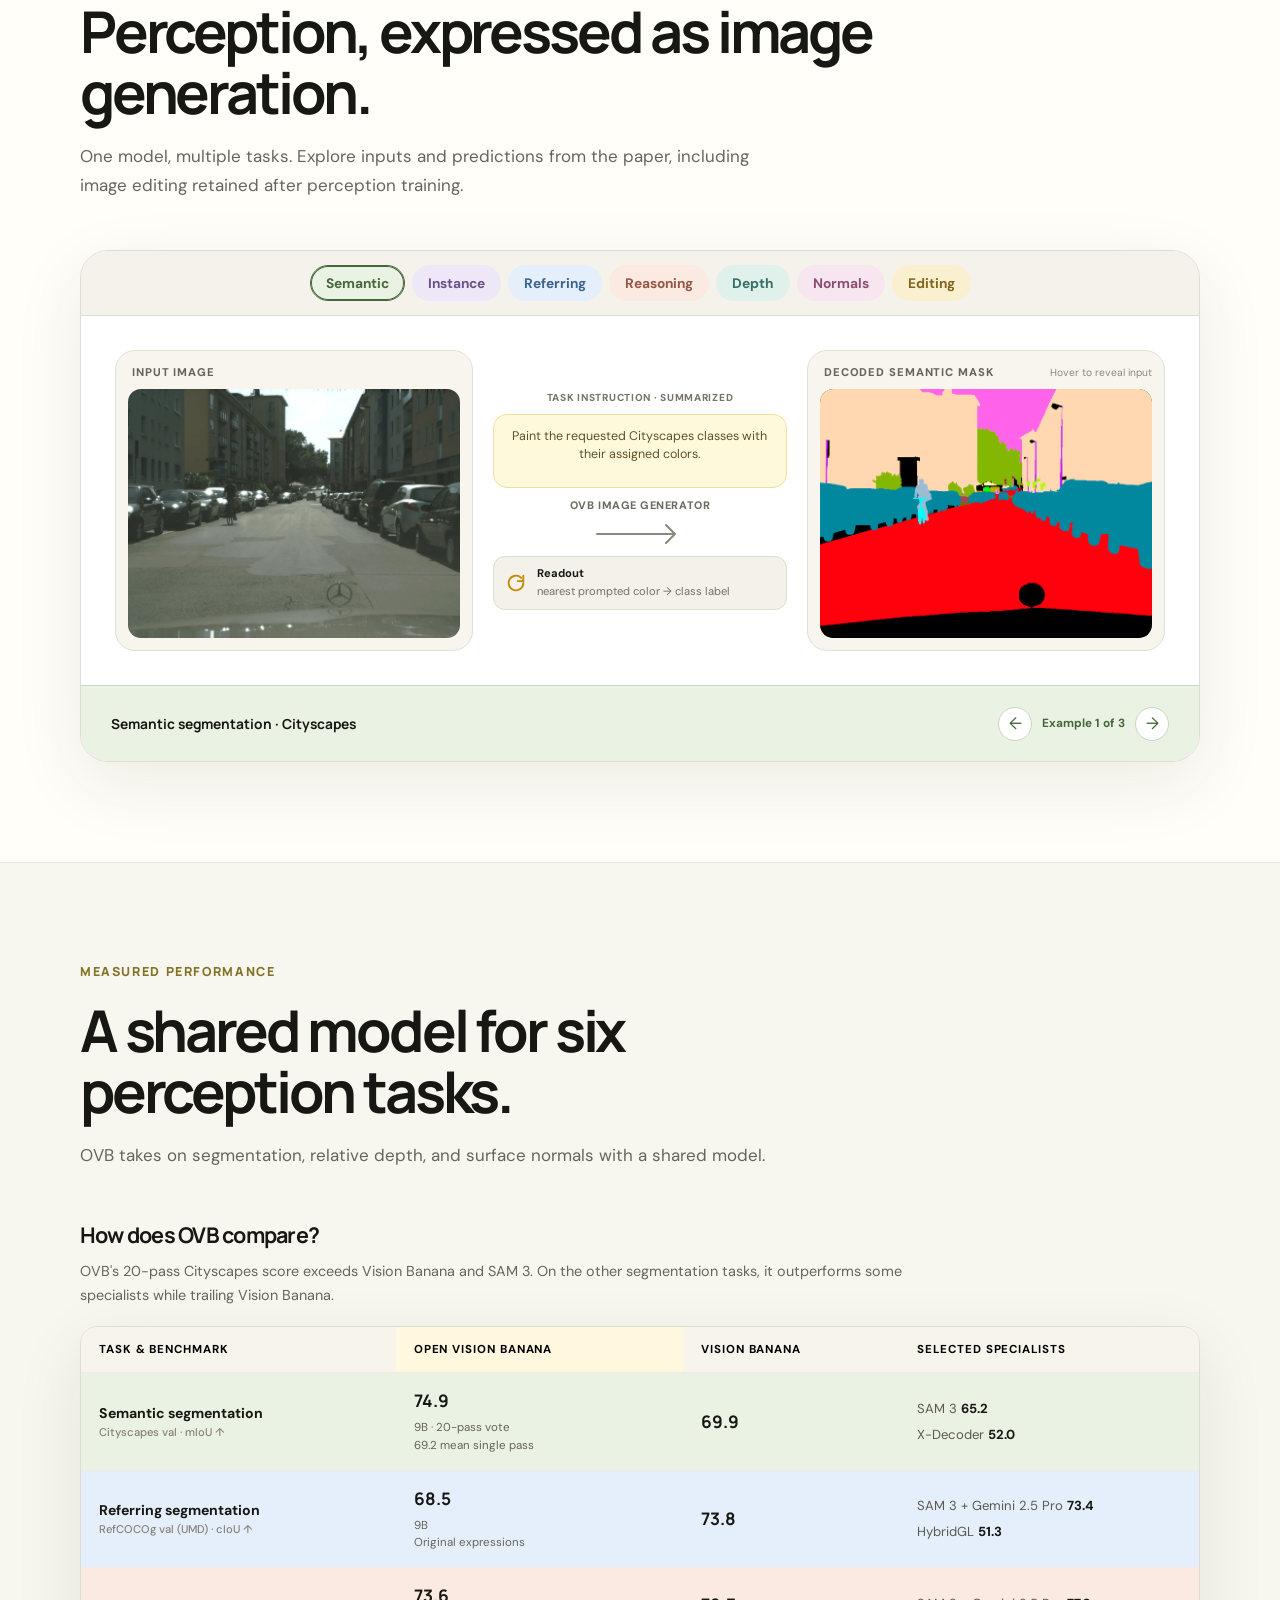
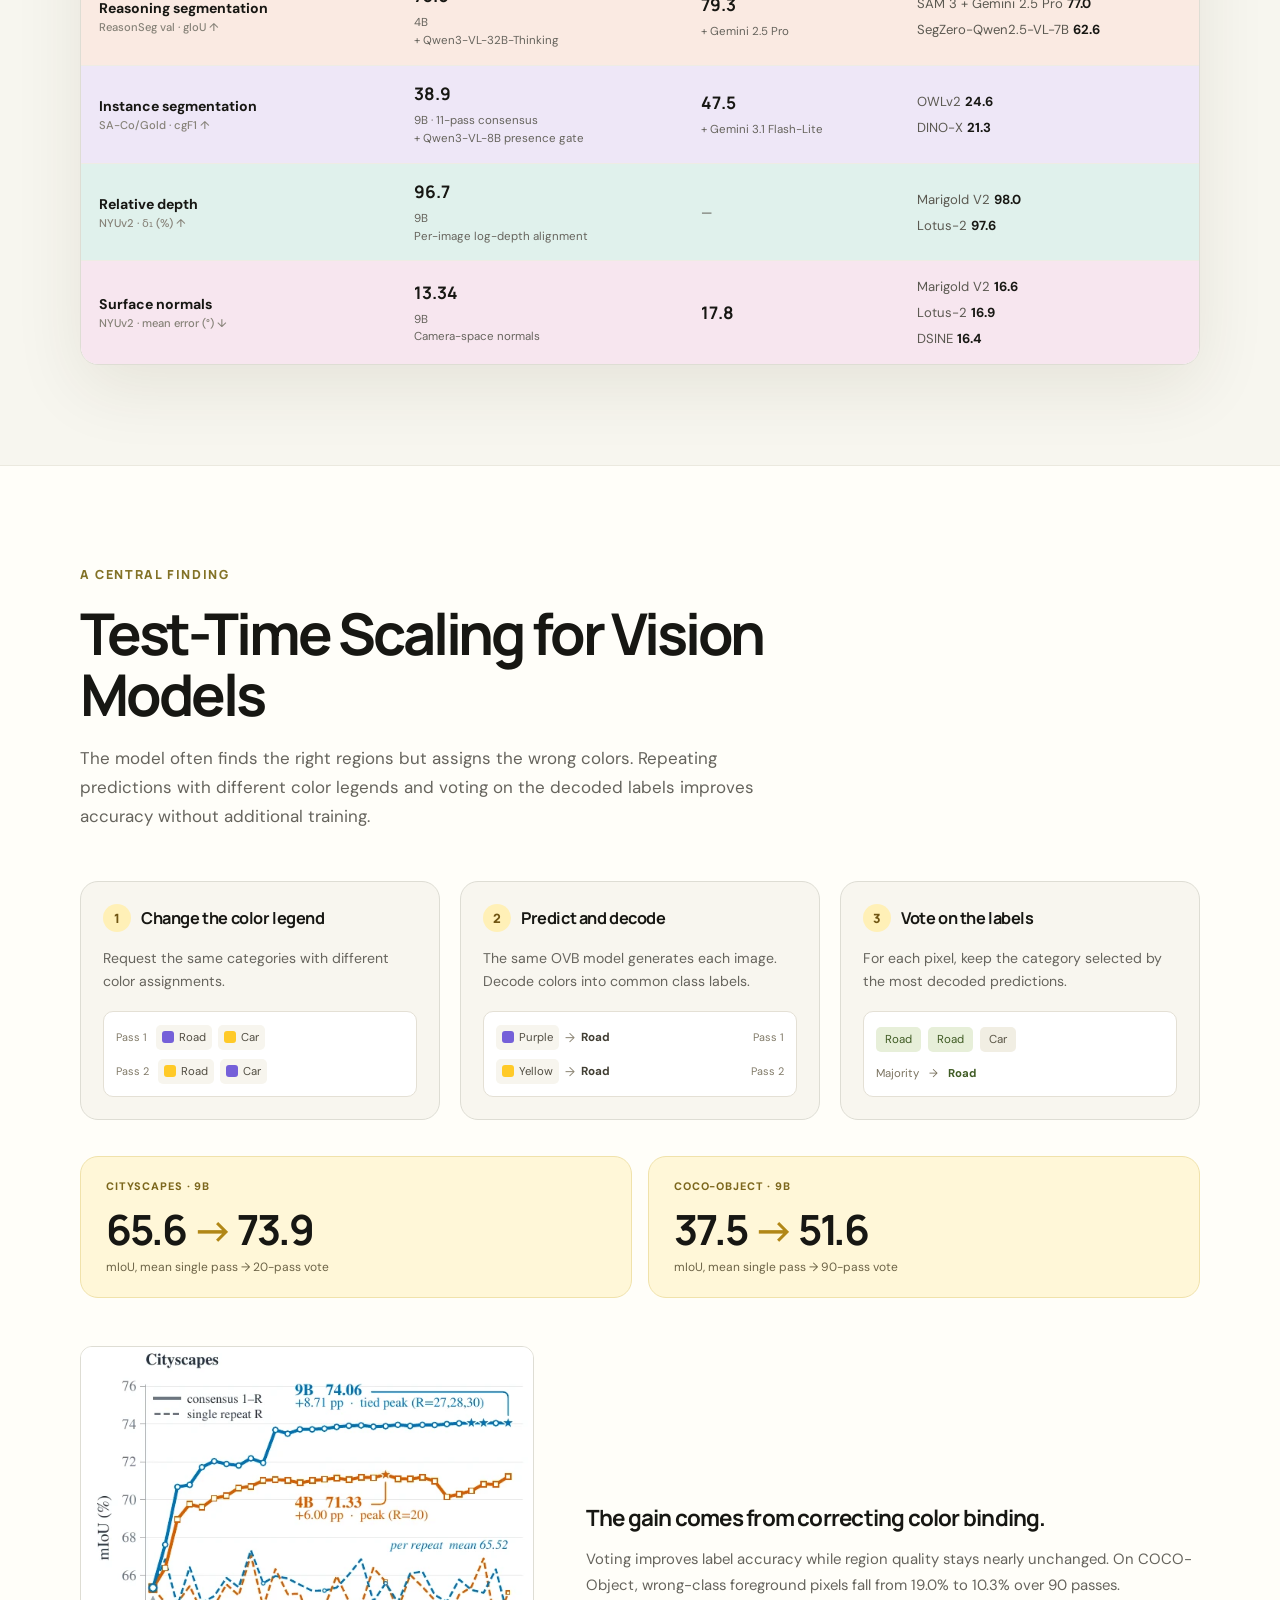
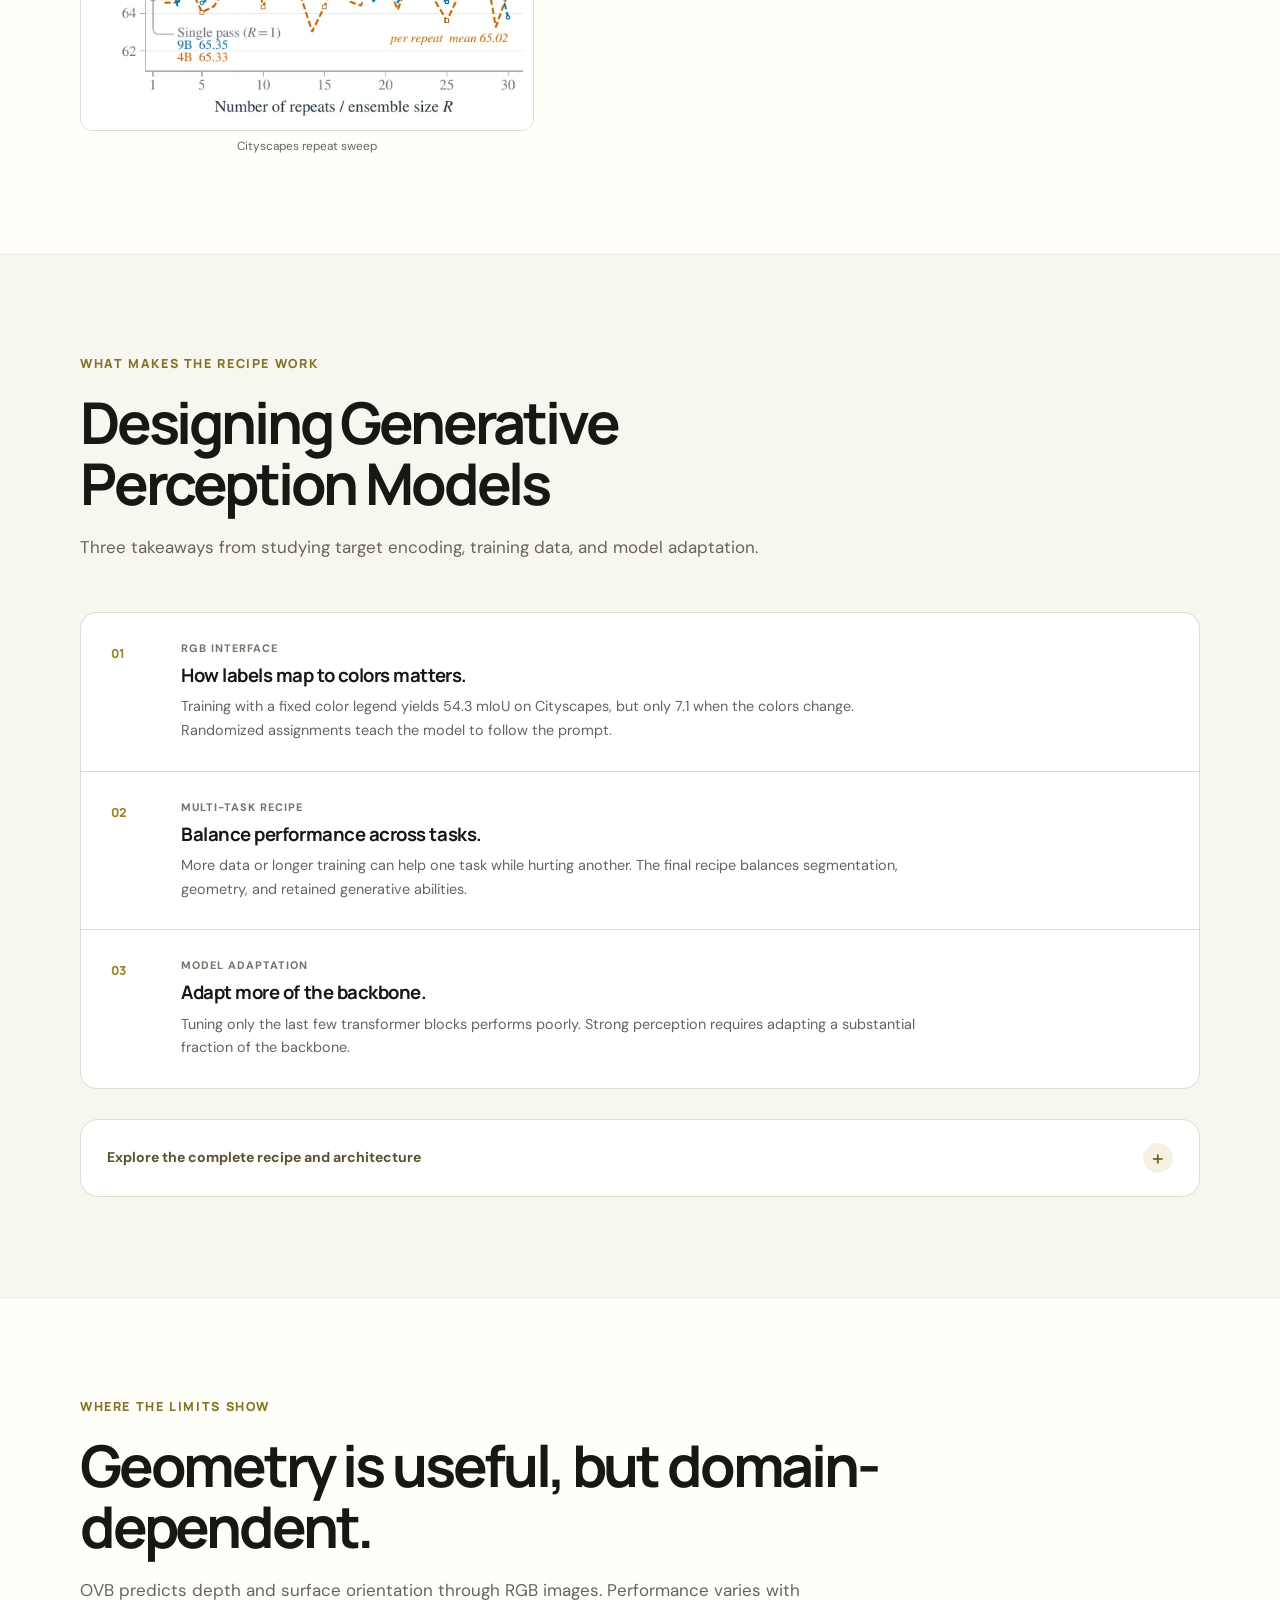
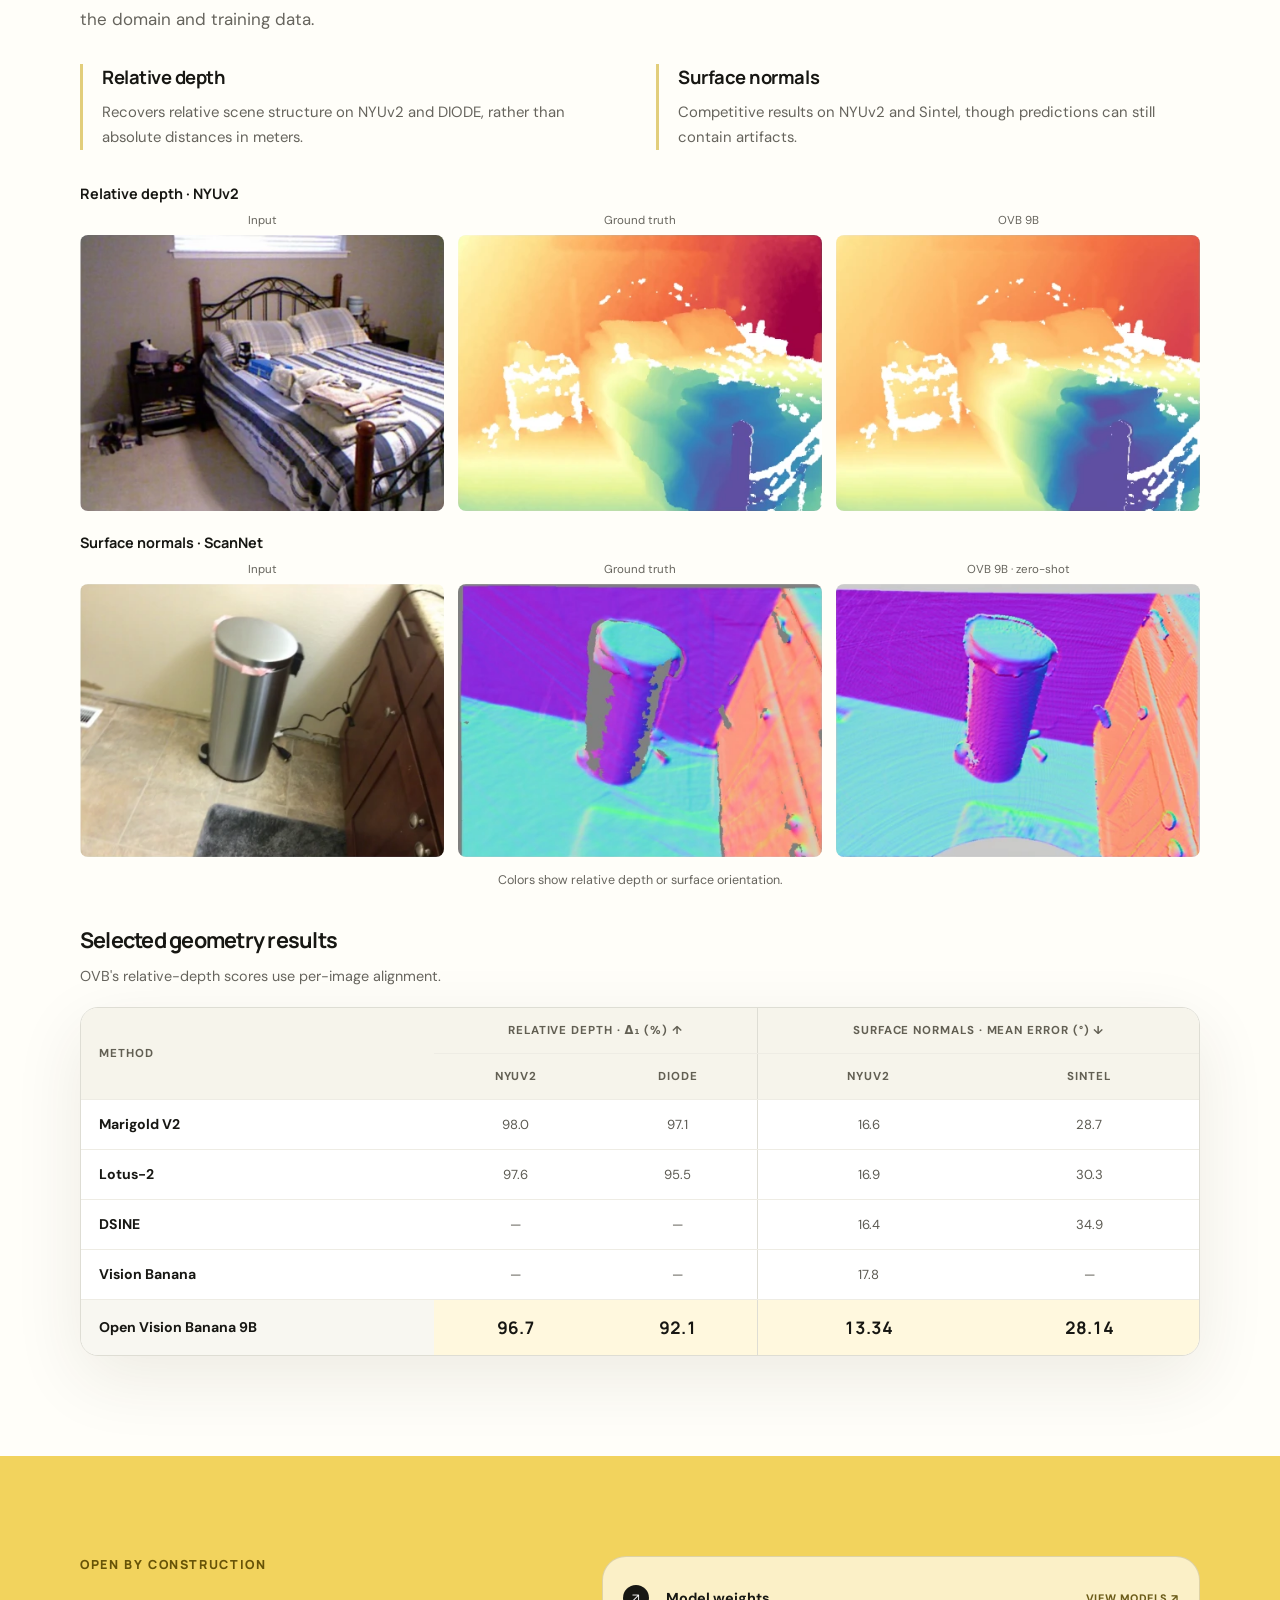
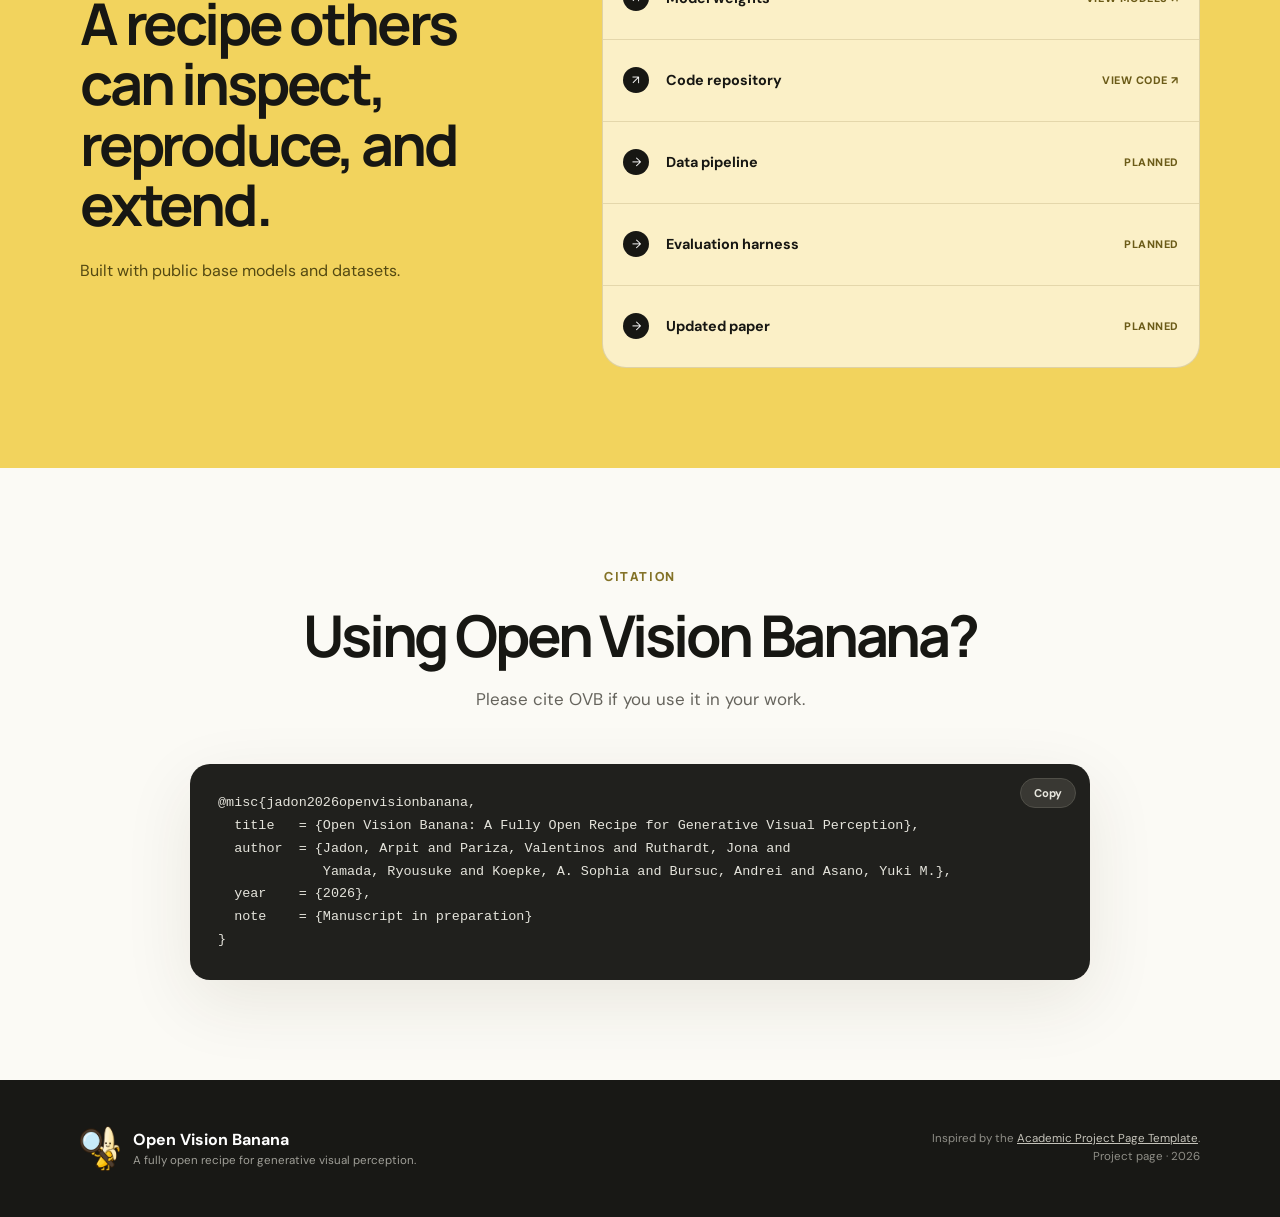
==== commit 91888fd4: "Minor change" ====
--- a/index.html
+++ b/index.html
@@ -343,11 +343,11 @@
           <p class="lead-small">Built with public base models and datasets.</p>
         </div>
         <div class="release-list">
-          <div><span class="release-check" aria-hidden="true">↗</span><p><strong>Model weights</strong><small>Hugging Face model repository</small></p><a href="https://huggingface.co/FunAILab/Open-Vision-Banana" target="_blank" rel="noopener noreferrer">View models ↗</a></div>
-          <div><span class="release-check" aria-hidden="true">↗</span><p><strong>Code repository</strong><small>Open Vision Banana on GitHub</small></p><a href="https://github.com/OpenVisionBanana/OpenVisionBanana" target="_blank" rel="noopener noreferrer">View code ↗</a></div>
-          <div><span class="release-check">→</span><p><strong>Data pipeline</strong><small>Construction and preprocessing</small></p><em>Planned</em></div>
-          <div><span class="release-check">→</span><p><strong>Evaluation harness</strong><small>Readouts, protocols, and metrics</small></p><em>Planned</em></div>
-          <div><span class="release-check">→</span><p><strong>Updated paper</strong><small>Current manuscript in preparation</small></p><em>Planned</em></div>
+          <div><span class="release-check" aria-hidden="true">↗</span><p><strong>Model weights</strong></p><a href="https://huggingface.co/FunAILab/Open-Vision-Banana" target="_blank" rel="noopener noreferrer">View models ↗</a></div>
+          <div><span class="release-check" aria-hidden="true">↗</span><p><strong>Code repository</strong></p><a href="https://github.com/OpenVisionBanana/OpenVisionBanana" target="_blank" rel="noopener noreferrer">View code ↗</a></div>
+          <div><span class="release-check">→</span><p><strong>Data pipeline</strong></p><em>Planned</em></div>
+          <div><span class="release-check">→</span><p><strong>Evaluation harness</strong></p><em>Planned</em></div>
+          <div><span class="release-check">→</span><p><strong>Updated paper</strong></p><em>Planned</em></div>
         </div>
       </div>
     </section>
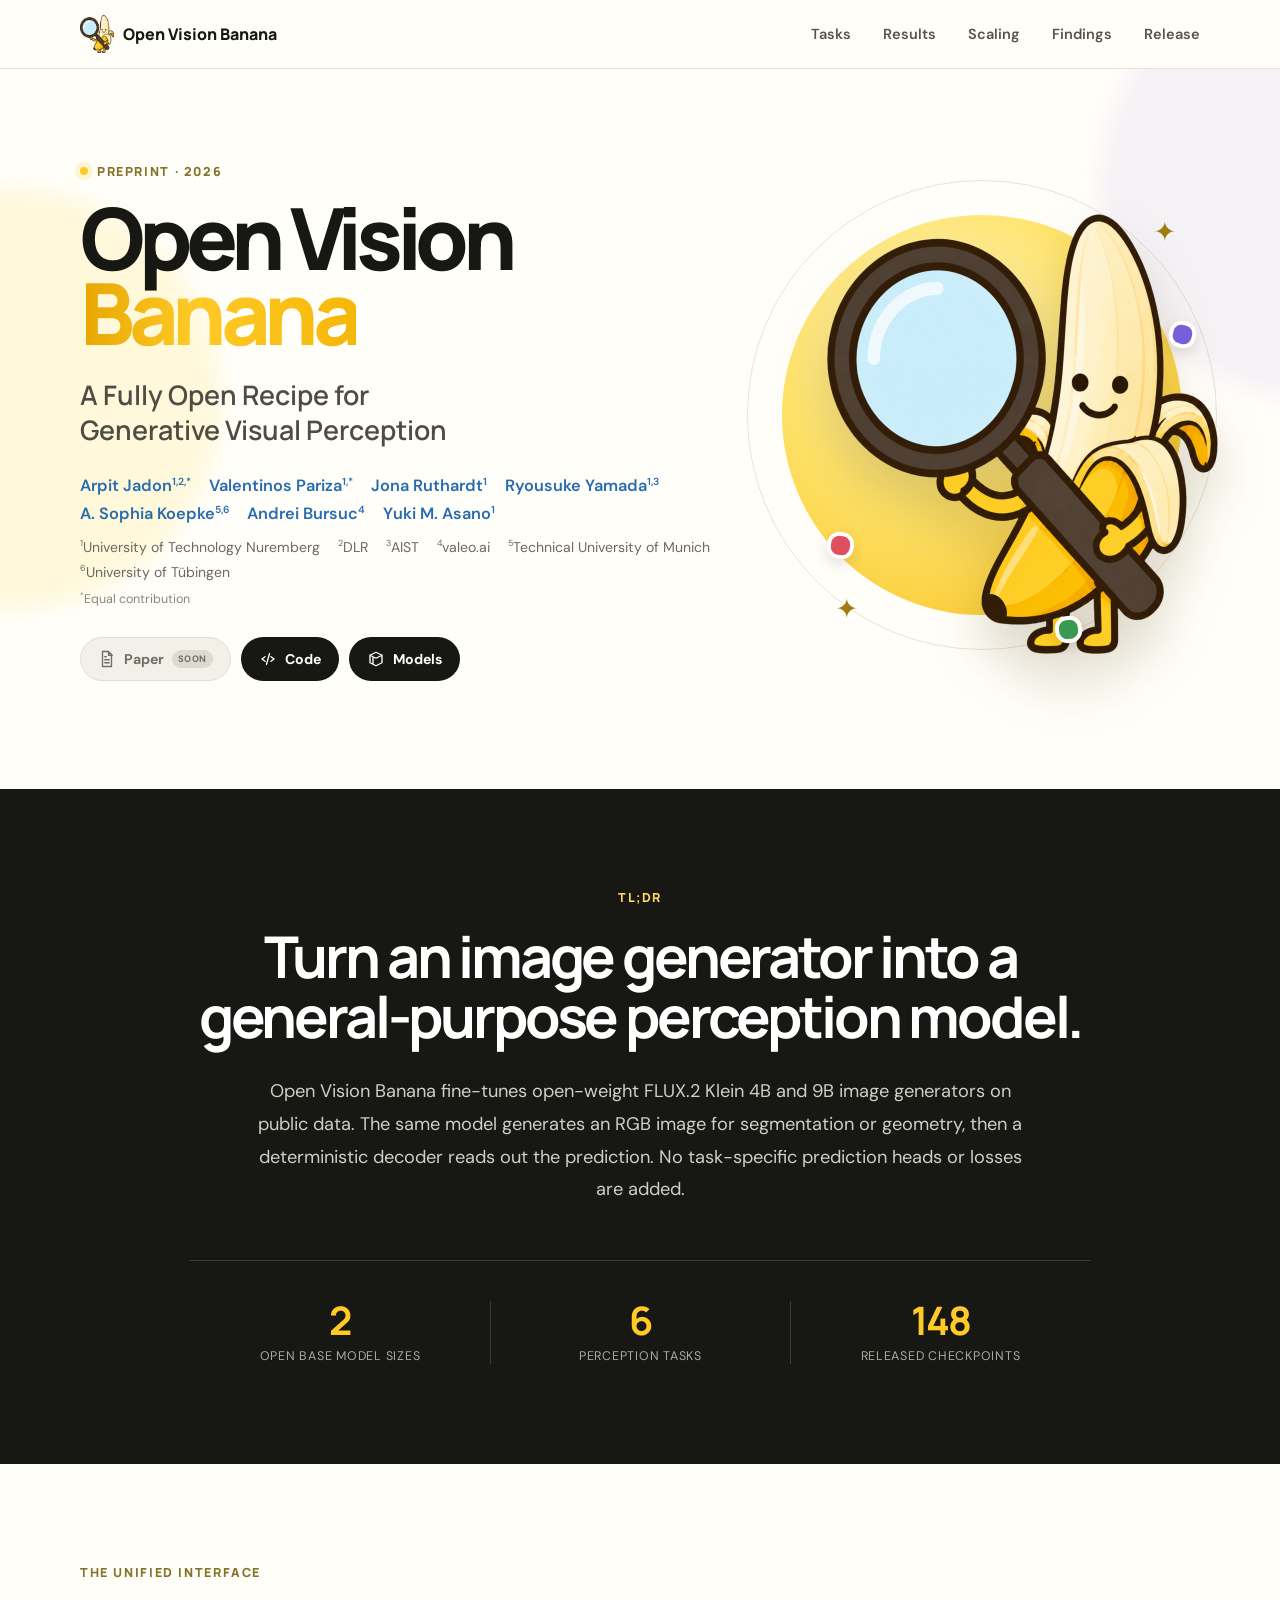
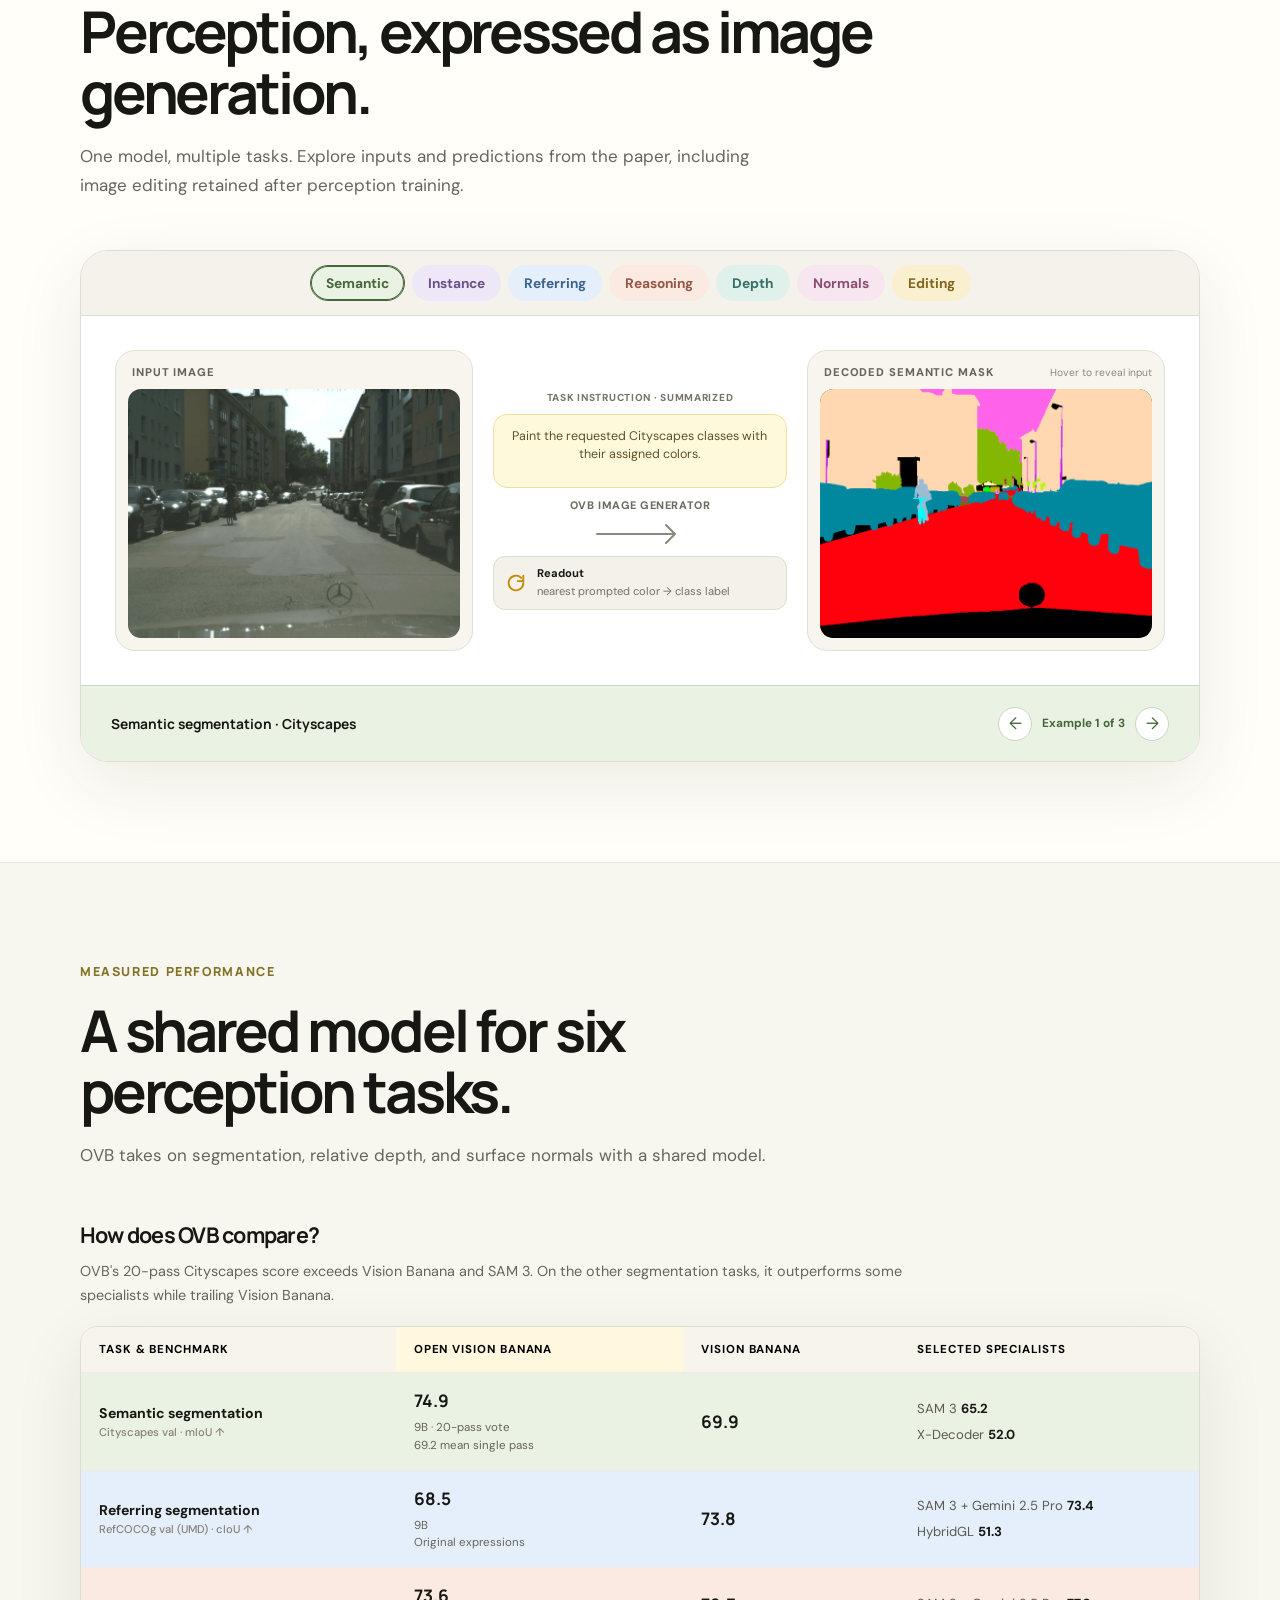
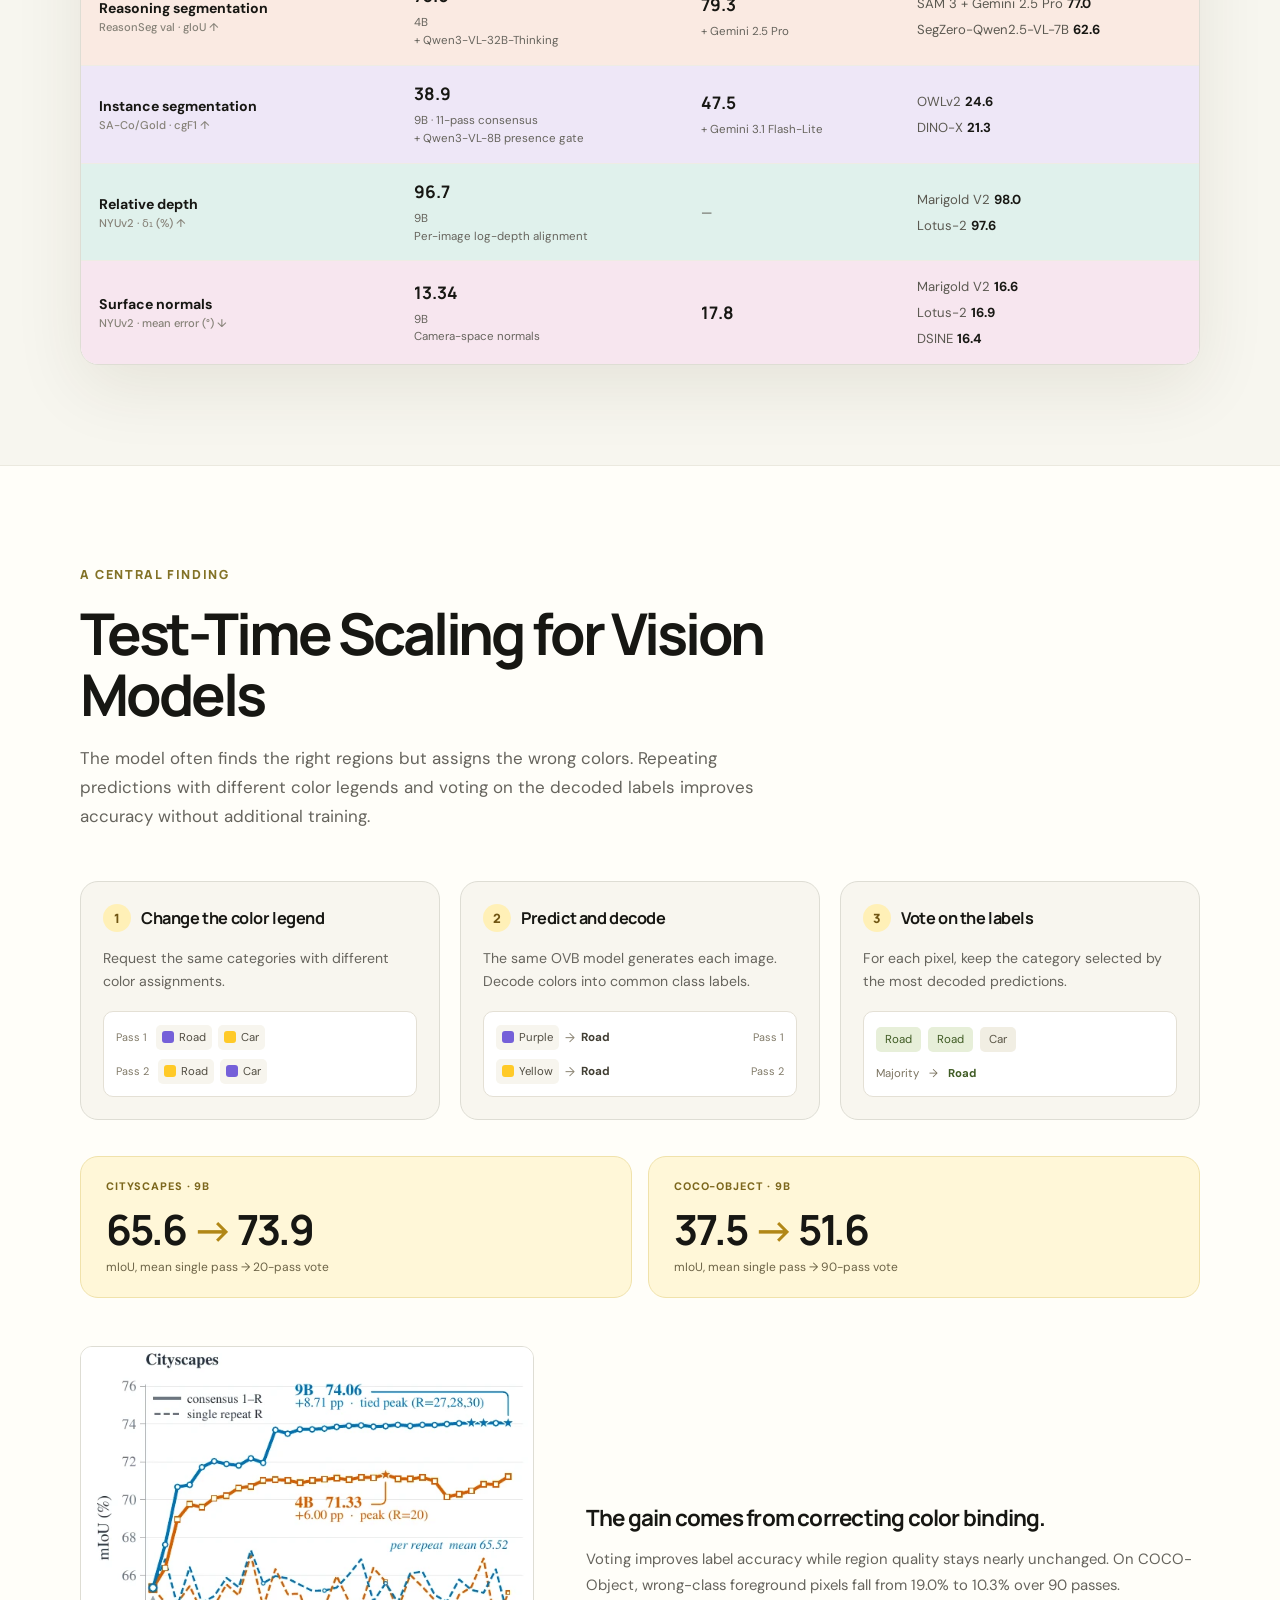
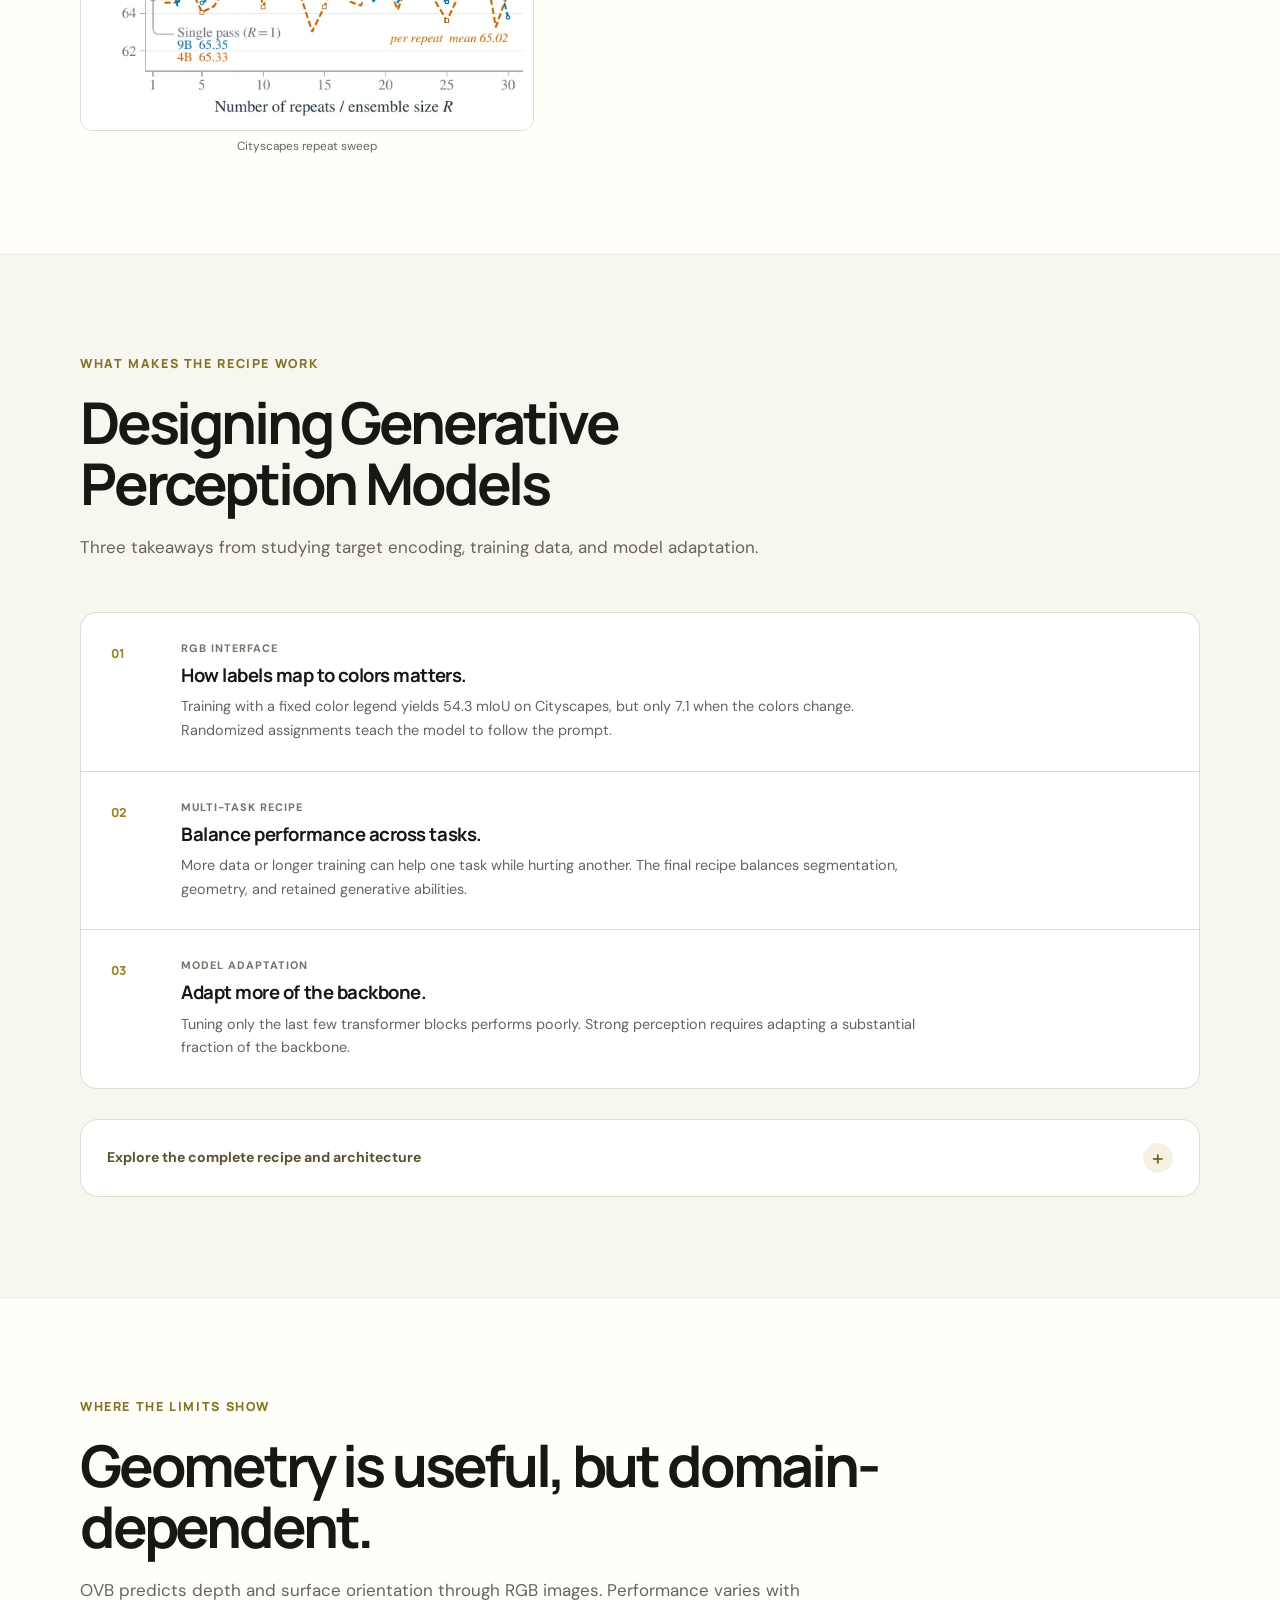
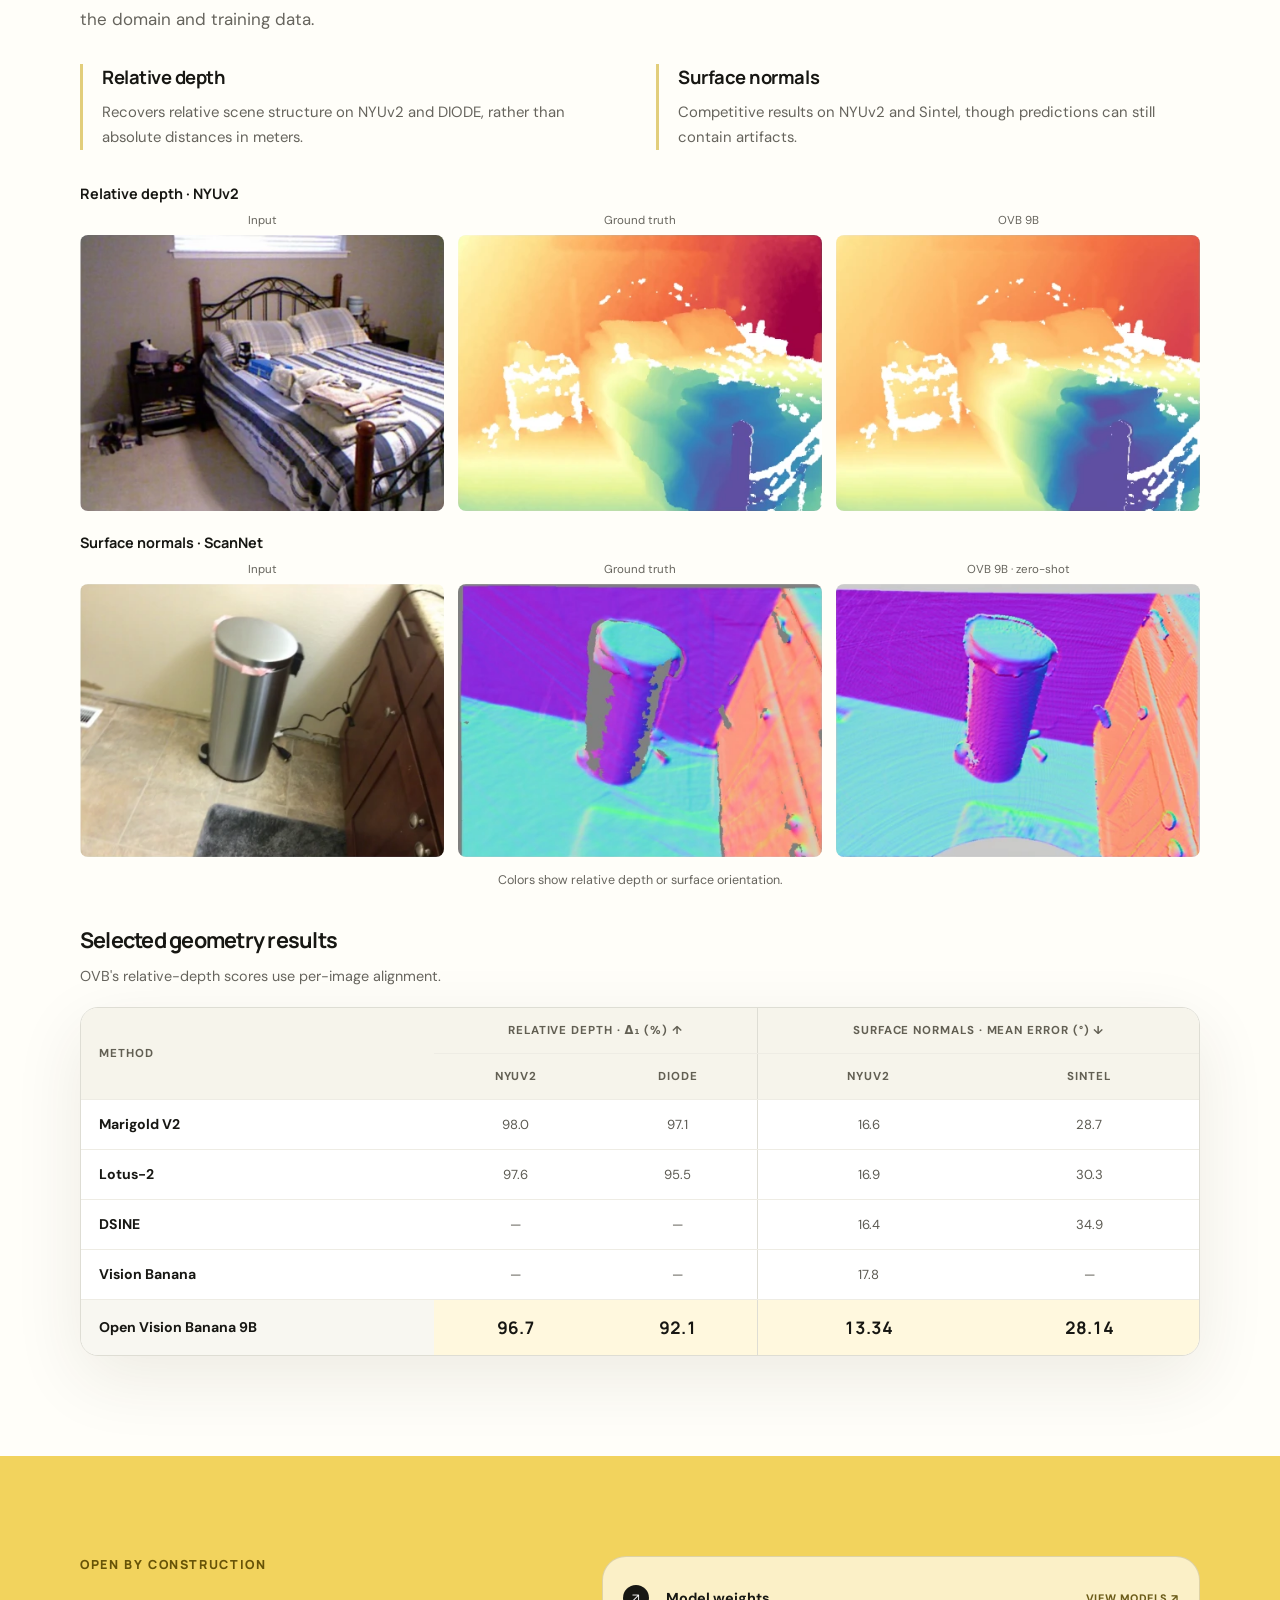
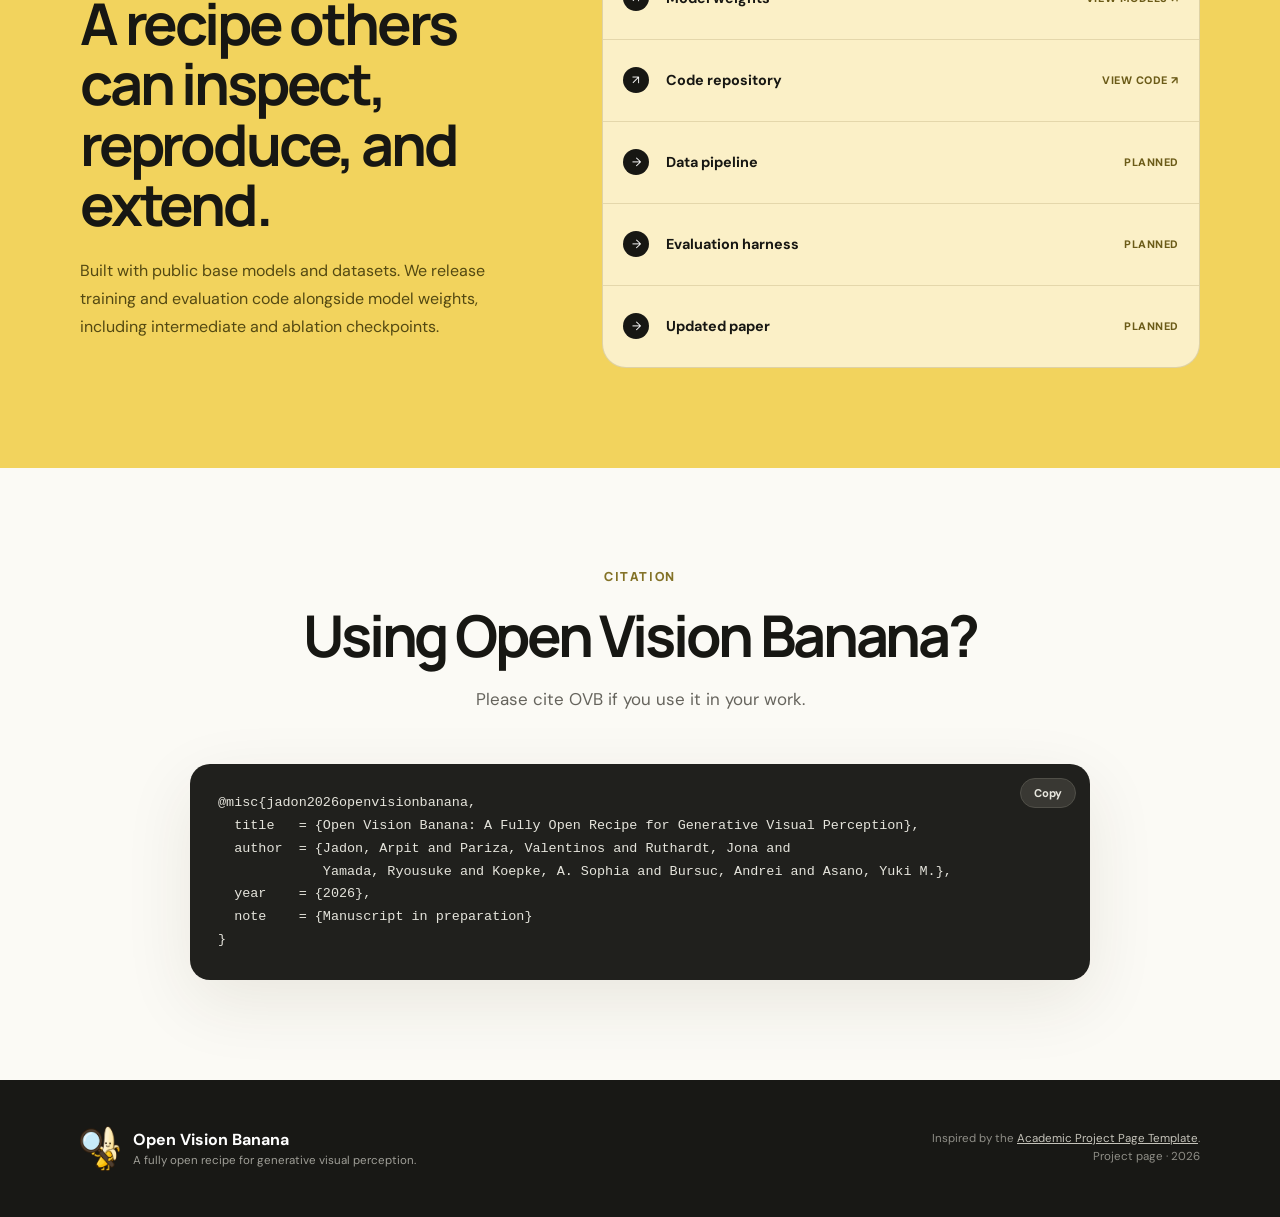
==== commit ff0429a6: "Minor update" ====
--- a/index.html
+++ b/index.html
@@ -110,10 +110,10 @@
         <p class="lead">
           Open Vision Banana fine-tunes open-weight FLUX.2 Klein 4B and 9B image generators on public data. The same model generates an RGB image for segmentation or geometry, then a deterministic decoder reads out the prediction. No task-specific prediction heads or losses are added.
         </p>
-        <div class="stat-row" aria-label="Evaluation scope">
+        <div class="stat-row" aria-label="Project at a glance">
           <div class="stat"><strong>2</strong><span>open base model sizes</span></div>
           <div class="stat"><strong>6</strong><span>perception tasks</span></div>
-          <div class="stat"><strong>0</strong><span>task-specific heads</span></div>
+          <div class="stat"><strong>148</strong><span>released checkpoints</span></div>
         </div>
       </div>
     </section>
@@ -340,7 +340,7 @@
         <div>
           <p class="section-kicker">Open by construction</p>
           <h2>A recipe others can inspect, reproduce, and extend.</h2>
-          <p class="lead-small">Built with public base models and datasets.</p>
+          <p class="lead-small">Built with public base models and datasets. We release training and evaluation code alongside model weights, including intermediate and ablation checkpoints.</p>
         </div>
         <div class="release-list">
           <div><span class="release-check" aria-hidden="true">↗</span><p><strong>Model weights</strong></p><a href="https://huggingface.co/FunAILab/Open-Vision-Banana" target="_blank" rel="noopener noreferrer">View models ↗</a></div>
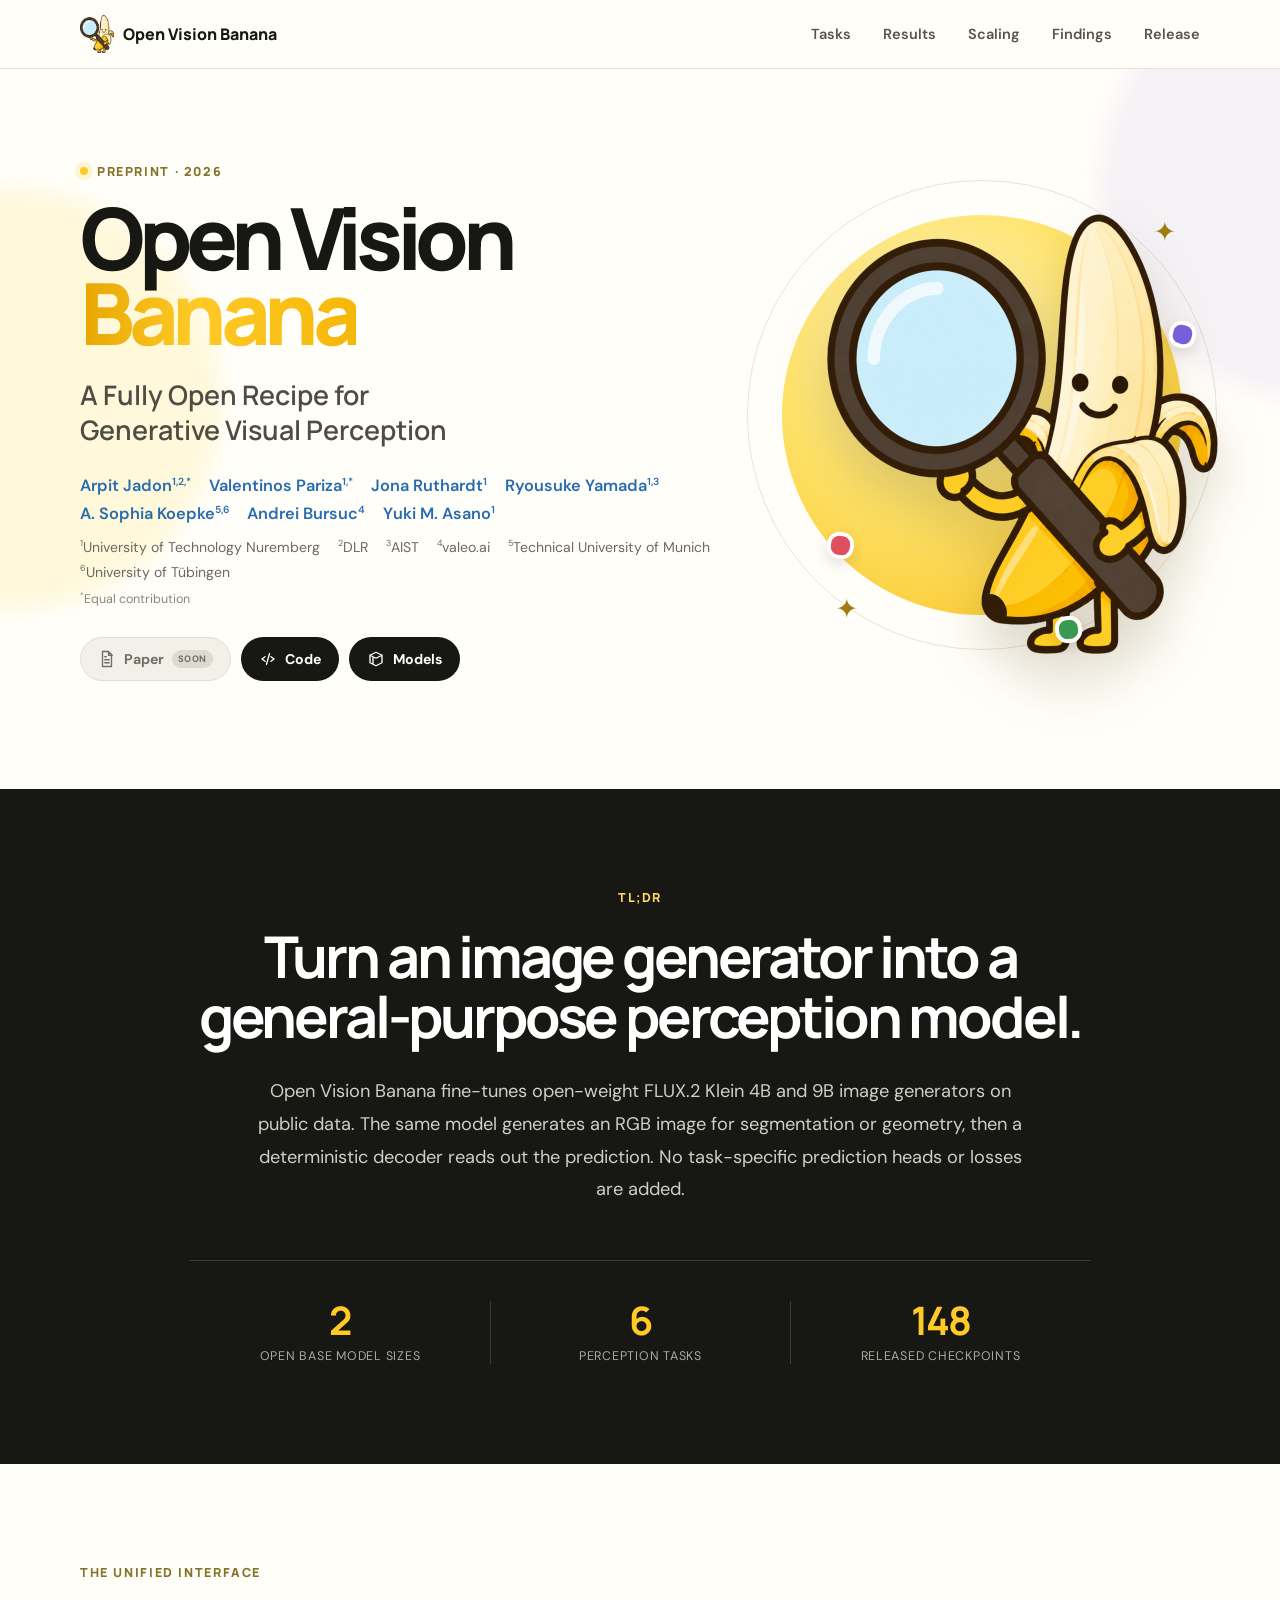
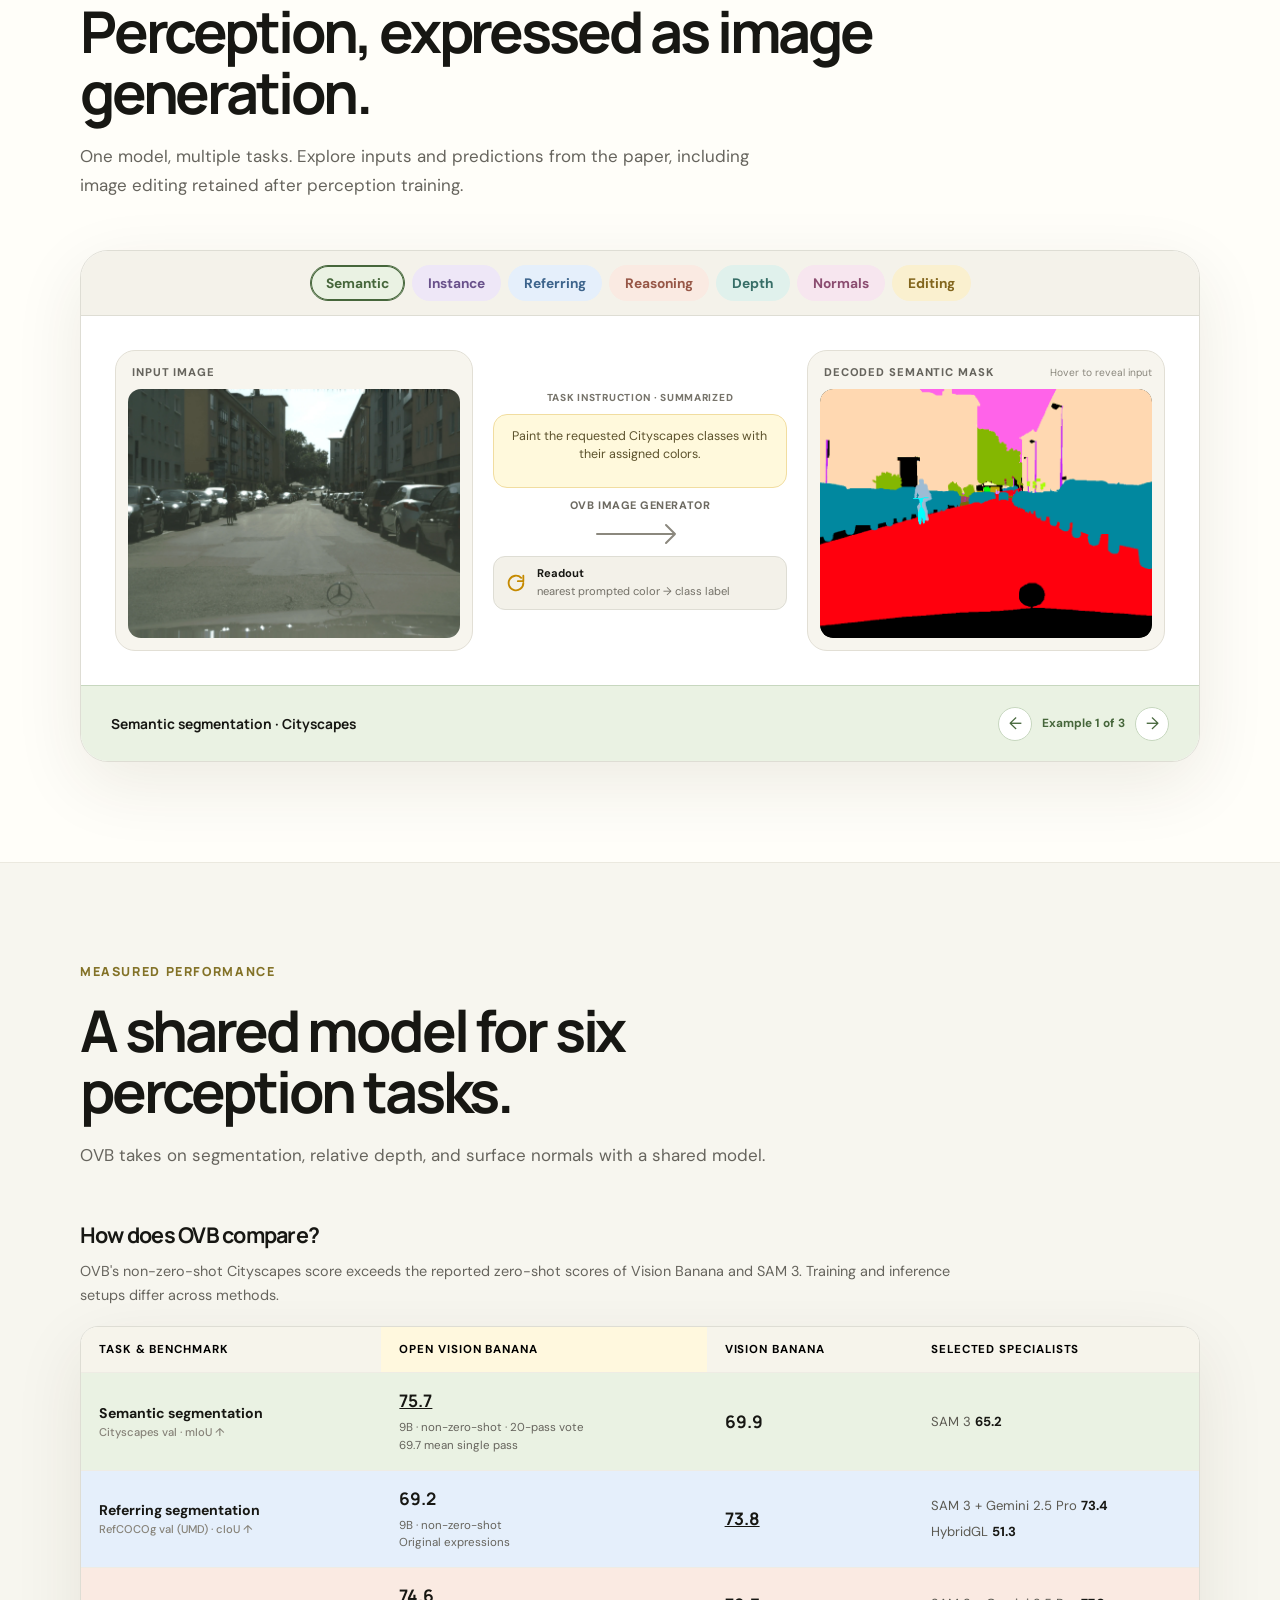
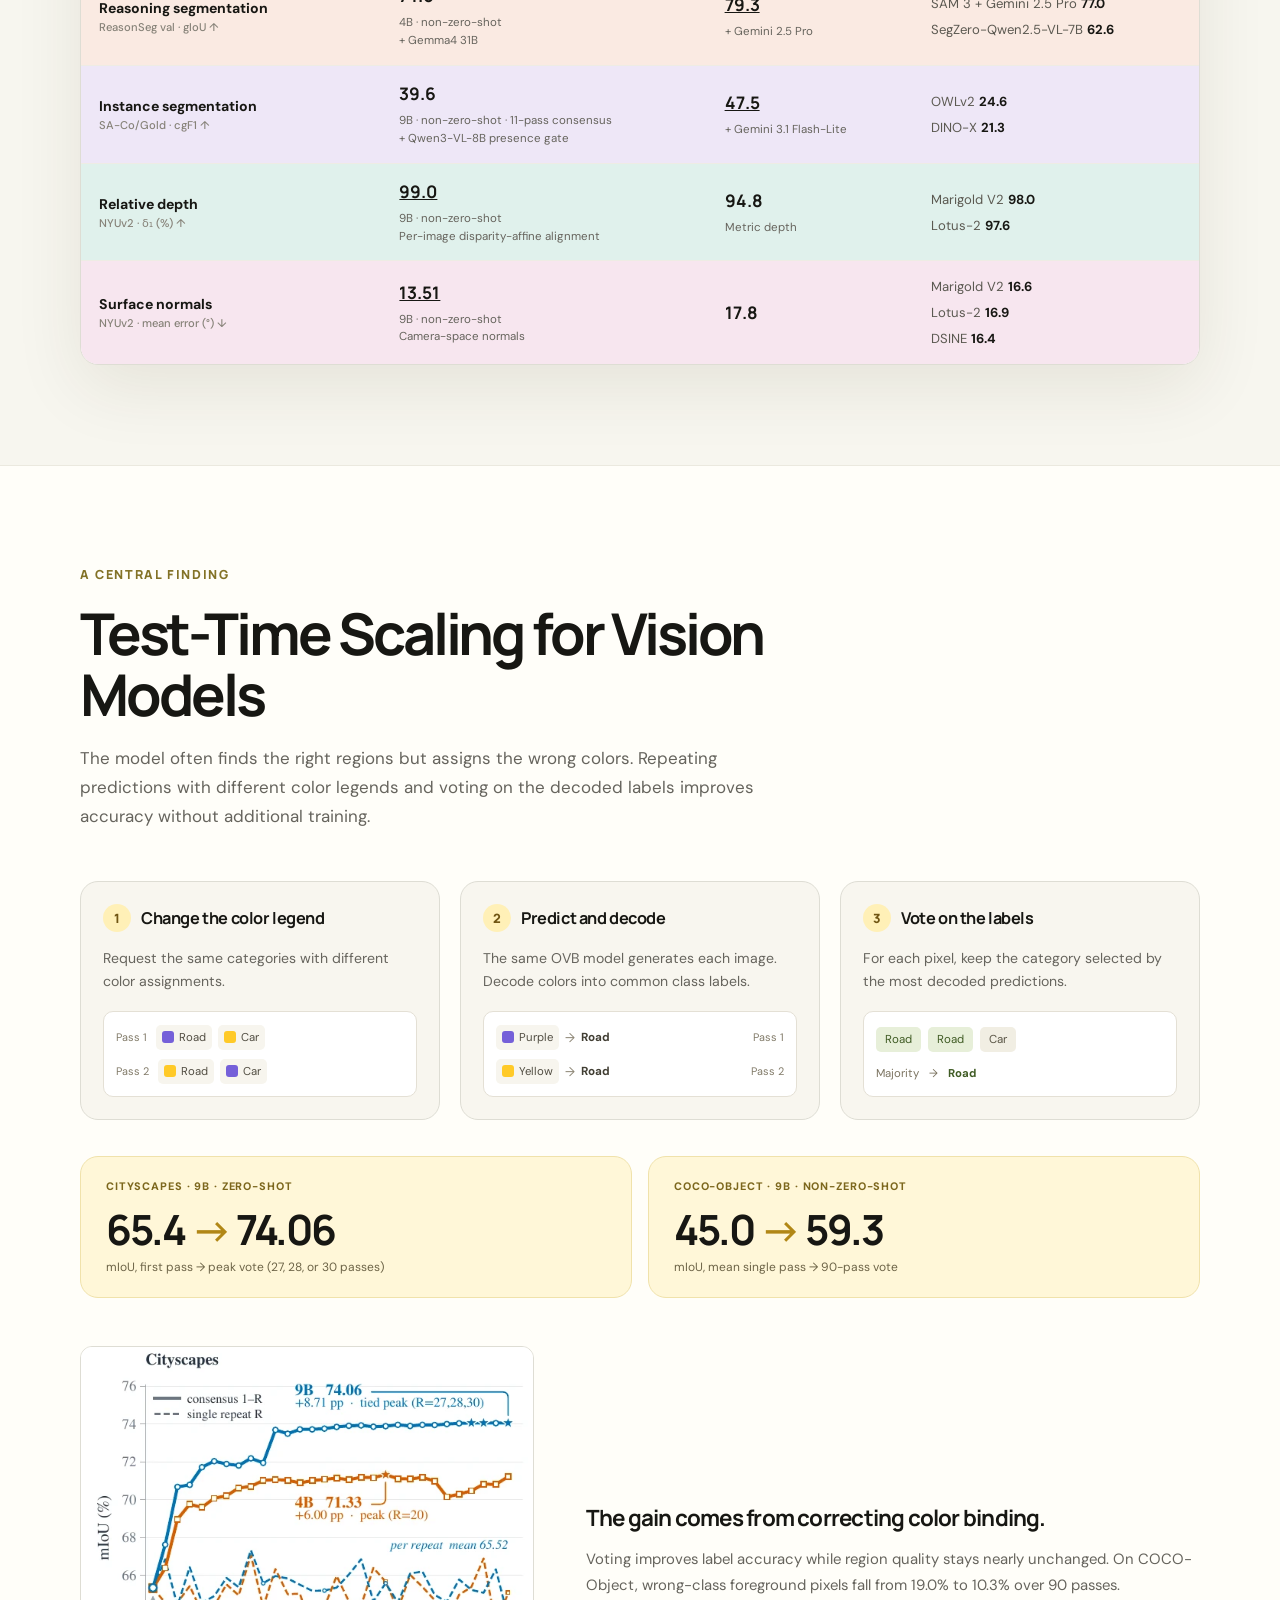
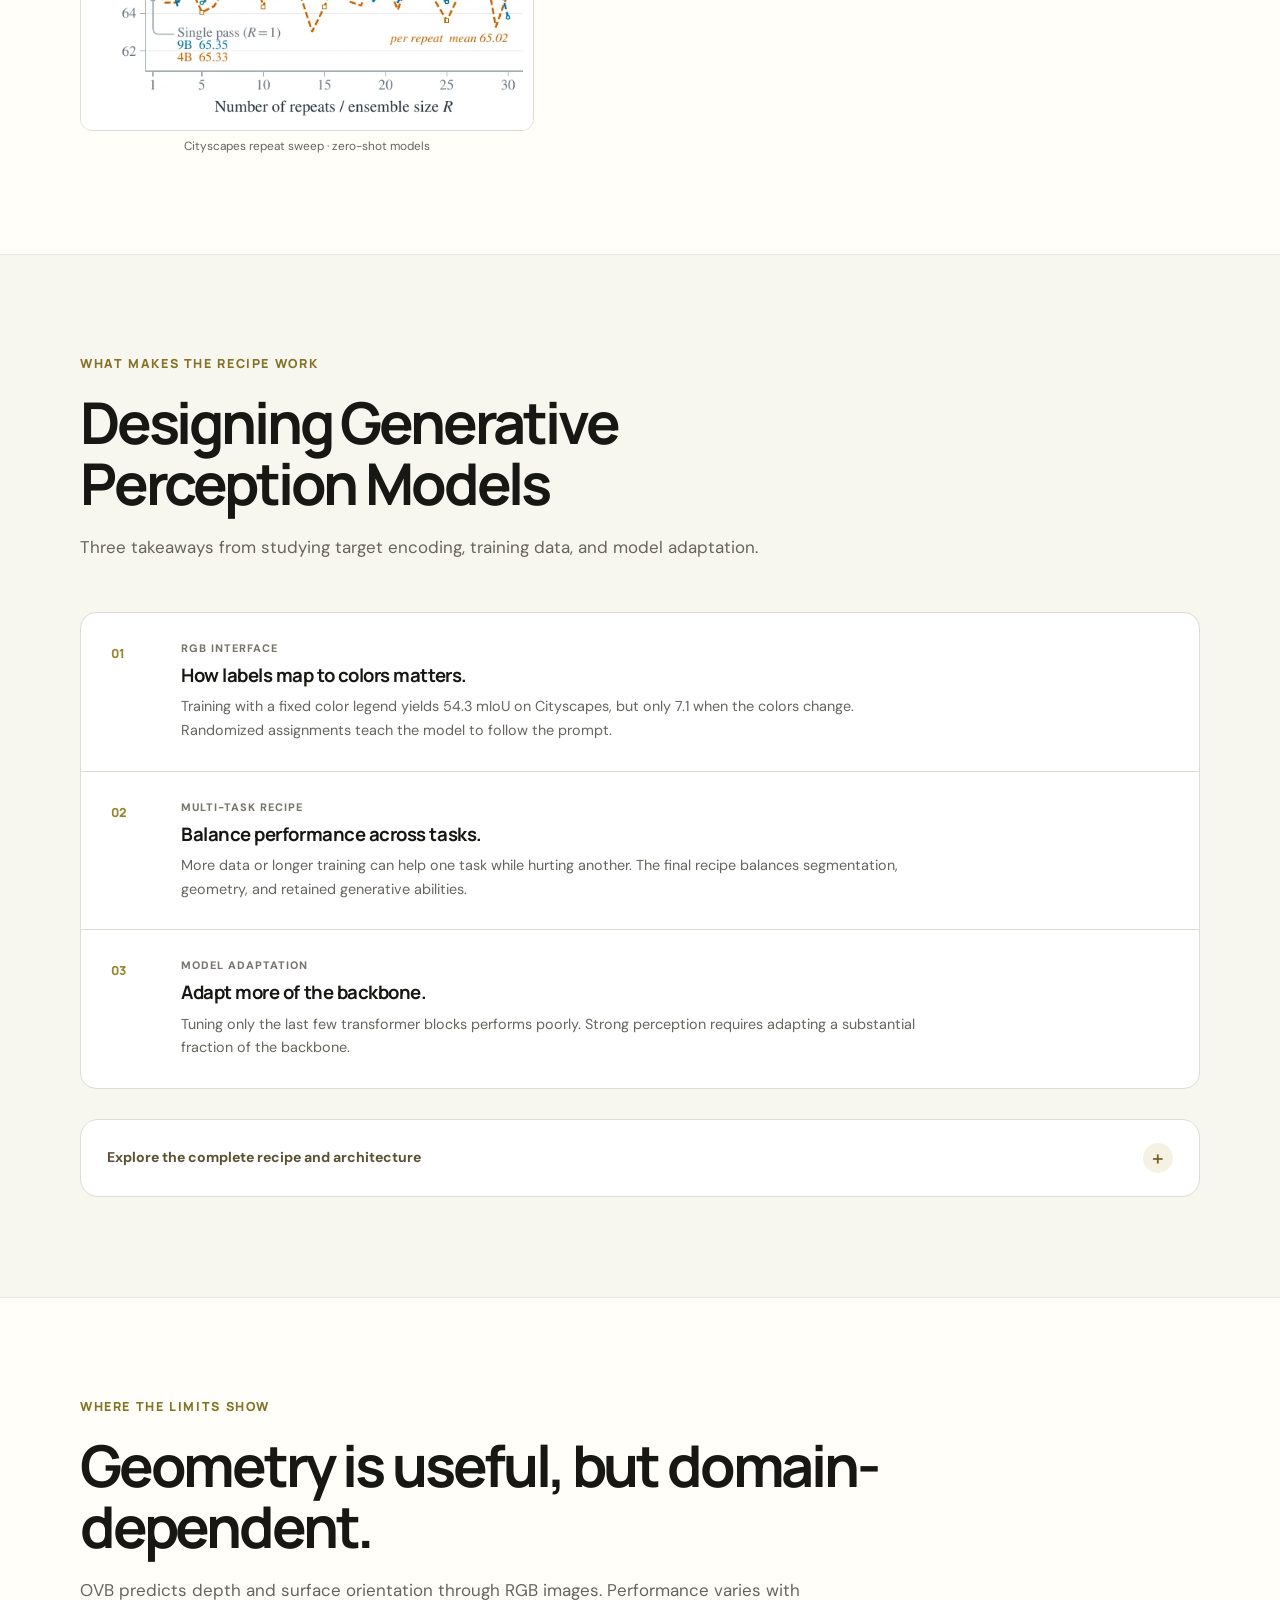
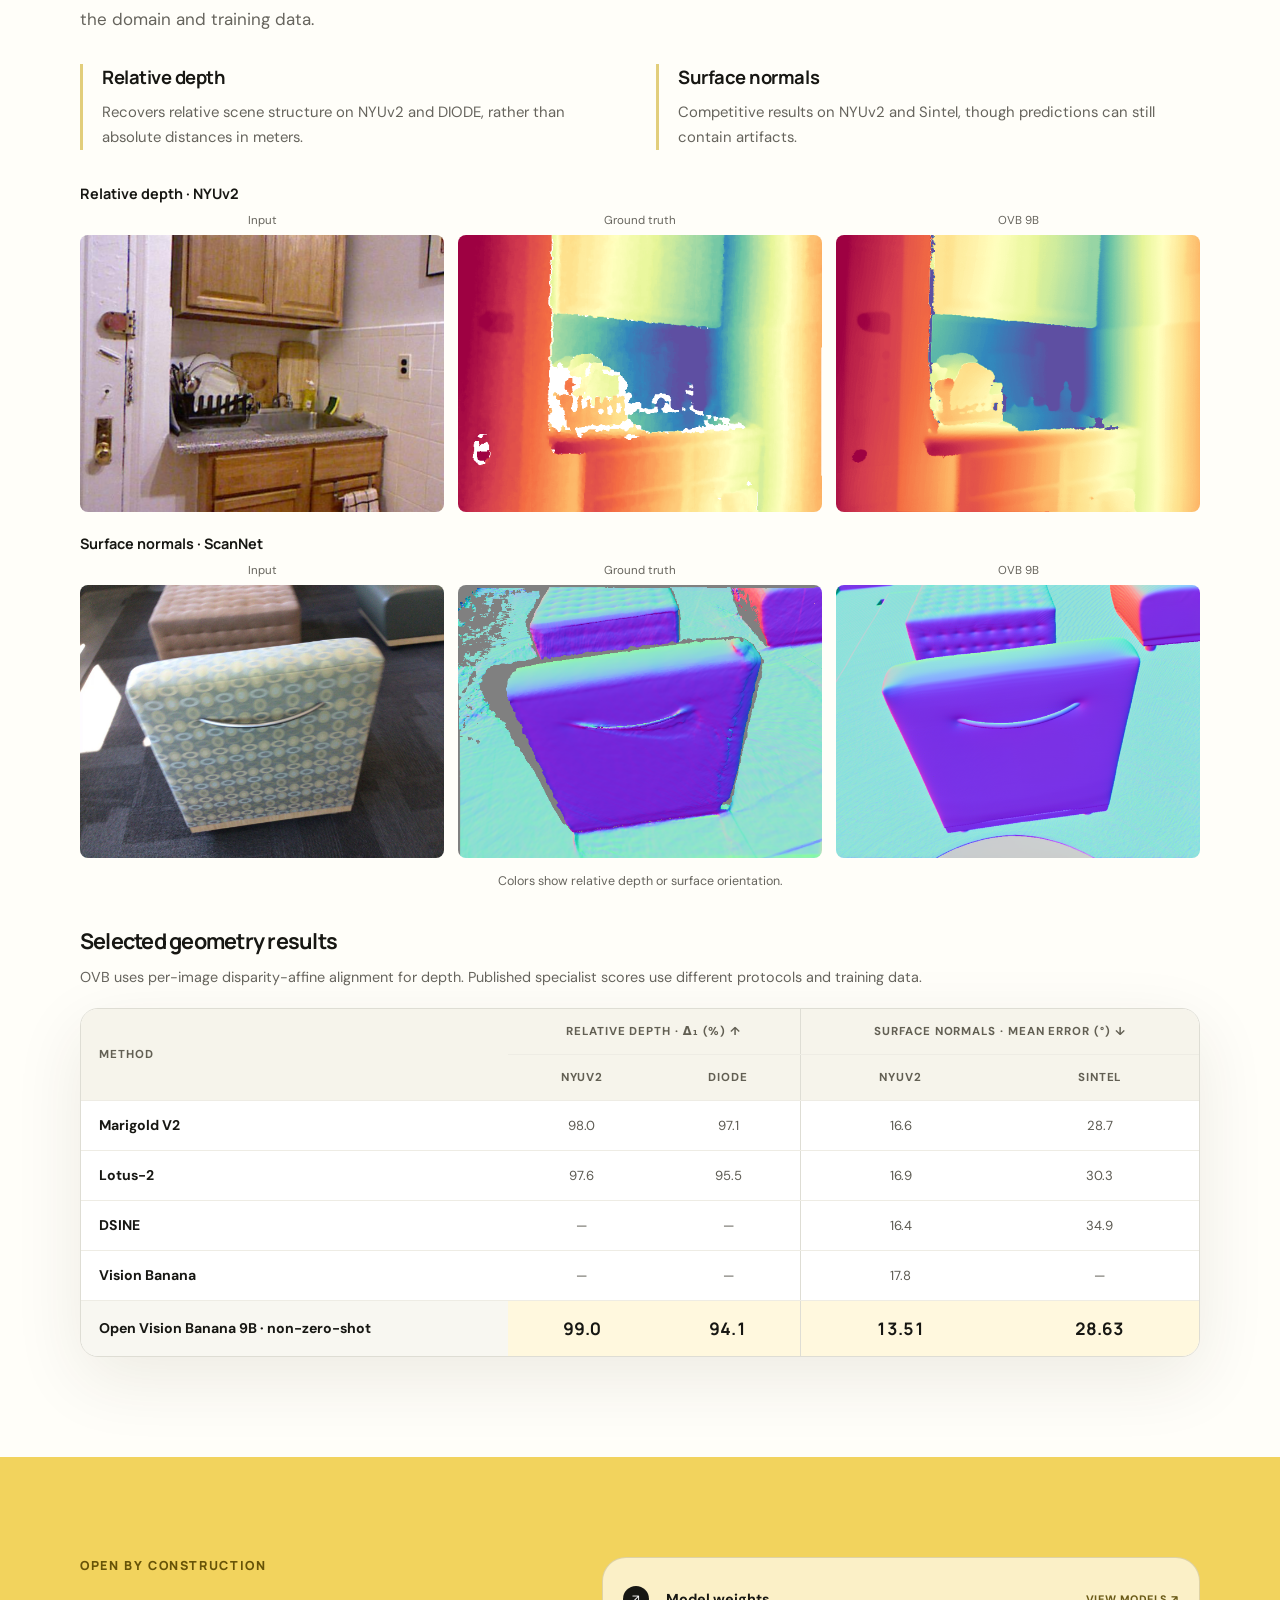
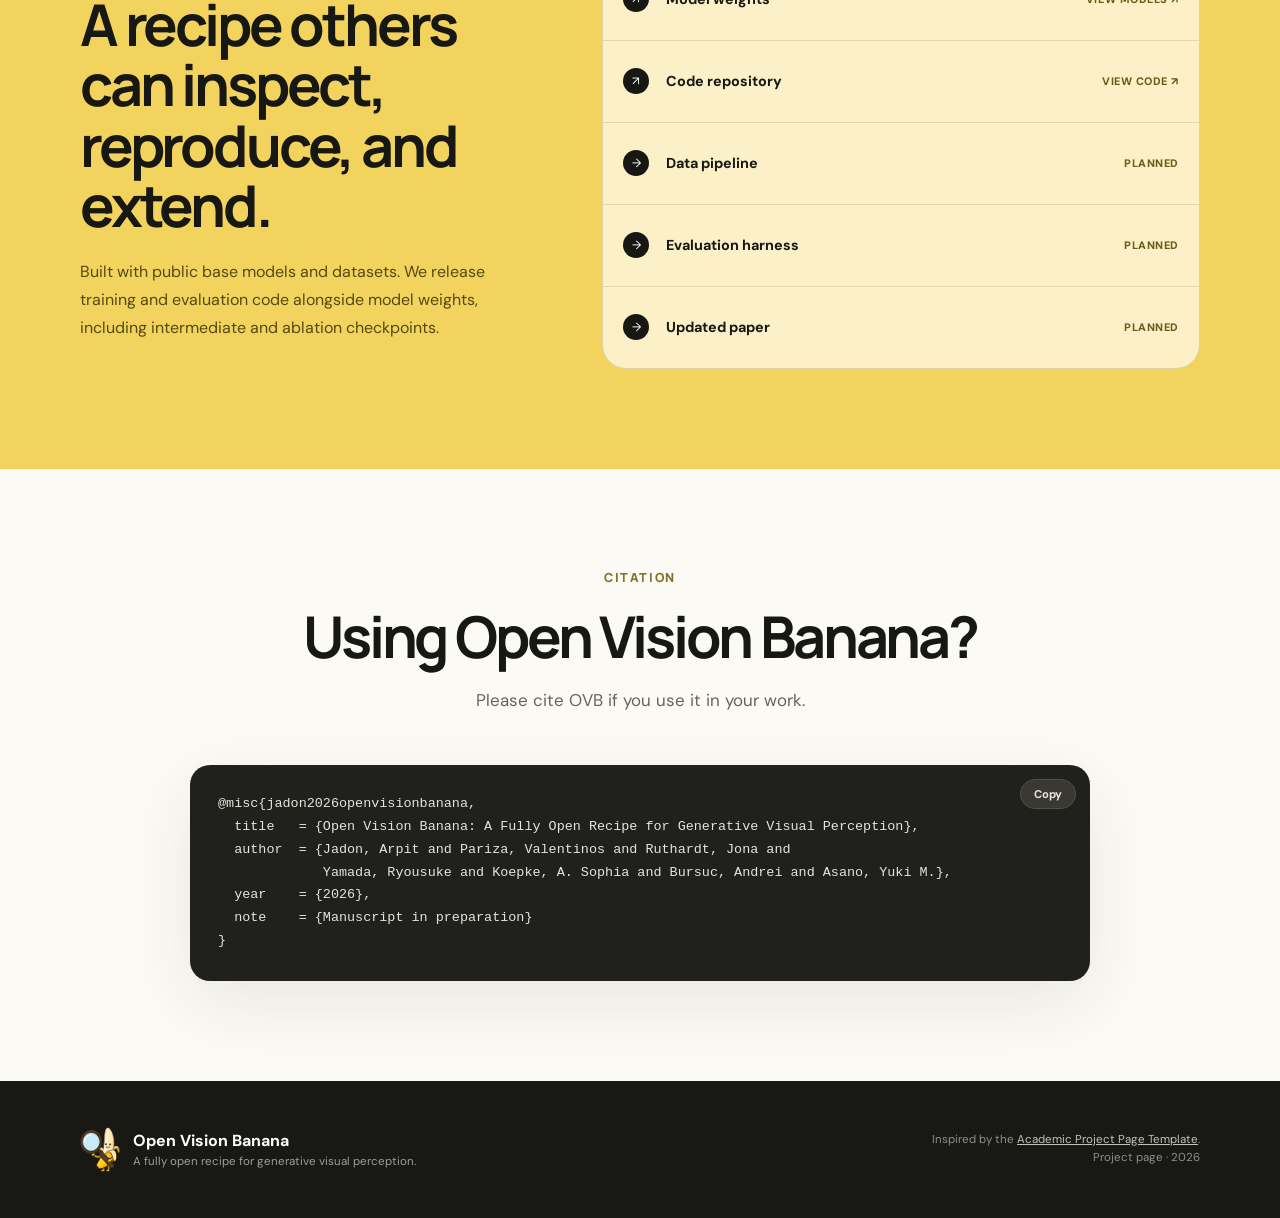
==== commit cf56ddb6: "updated results" ====
--- a/index.html
+++ b/index.html
@@ -23,7 +23,7 @@
   <link rel="preconnect" href="https://fonts.googleapis.com">
   <link rel="preconnect" href="https://fonts.gstatic.com" crossorigin>
   <link href="https://fonts.googleapis.com/css2?family=DM+Sans:wght@400;500;600;700&amp;family=Manrope:wght@500;600;700;800&amp;display=swap" rel="stylesheet">
-  <link rel="stylesheet" href="static/styles.css?v=20261001-12">
+  <link rel="stylesheet" href="static/styles.css?v=20261103-2">
 </head>
 <body>
   <a class="skip-link" href="#main">Skip to content</a>
@@ -191,19 +191,19 @@
         <div class="benchmark-comparison" aria-labelledby="comparison-heading">
           <div class="comparison-heading">
             <h3 id="comparison-heading">How does OVB compare?</h3>
-            <p>OVB's 20-pass Cityscapes score exceeds Vision Banana and SAM 3. On the other segmentation tasks, it outperforms some specialists while trailing Vision Banana.</p>
+            <p>OVB's non-zero-shot Cityscapes score exceeds the reported zero-shot scores of Vision Banana and SAM 3. Training and inference setups differ across methods.</p>
           </div>
           <div class="result-table-wrap" role="region" aria-label="Segmentation, depth, and surface-normal benchmark comparisons" tabindex="0">
             <table class="result-table comparison-table">
-              <caption>Selected comparisons across six perception tasks from the main paper; inference setups differ</caption>
+              <caption>Selected comparisons across six perception tasks from the main paper; OVB results are non-zero-shot and comparison setups differ</caption>
               <thead><tr><th scope="col">Task &amp; benchmark</th><th scope="col" class="ovb-column">Open Vision Banana</th><th scope="col">Vision Banana</th><th scope="col">Selected specialists</th></tr></thead>
               <tbody>
-                <tr data-task-color="semantic"><th scope="row">Semantic segmentation <small>Cityscapes val · mIoU ↑</small></th><td class="ovb-column"><strong>74.9</strong><small>9B · 20-pass vote<br>69.2 mean single pass</small></td><td><strong>69.9</strong></td><td><span>SAM 3 <b>65.2</b></span><span>X-Decoder <b>52.0</b></span></td></tr>
-                <tr data-task-color="referring"><th scope="row">Referring segmentation <small>RefCOCOg val (UMD) · cIoU ↑</small></th><td class="ovb-column"><strong>68.5</strong><small>9B<br>Original expressions</small></td><td><strong>73.8</strong></td><td><span>SAM 3 + Gemini 2.5 Pro <b>73.4</b></span><span>HybridGL <b>51.3</b></span></td></tr>
-                <tr data-task-color="reasoning"><th scope="row">Reasoning segmentation <small>ReasonSeg val · gIoU ↑</small></th><td class="ovb-column"><strong>73.6</strong><small>4B<br>+ Qwen3-VL-32B-Thinking</small></td><td><strong>79.3</strong><small>+ Gemini 2.5 Pro</small></td><td><span>SAM 3 + Gemini 2.5 Pro <b>77.0</b></span><span>SegZero-Qwen2.5-VL-7B <b>62.6</b></span></td></tr>
-                <tr data-task-color="instance"><th scope="row">Instance segmentation <small>SA-Co/Gold · cgF1 ↑</small></th><td class="ovb-column"><strong>38.9</strong><small>9B · 11-pass consensus<br>+ Qwen3-VL-8B presence gate</small></td><td><strong>47.5</strong><small>+ Gemini 3.1 Flash-Lite</small></td><td><span>OWLv2 <b>24.6</b></span><span>DINO-X <b>21.3</b></span></td></tr>
-                <tr data-task-color="depth"><th scope="row">Relative depth <small>NYUv2 · δ₁ (%) ↑</small></th><td class="ovb-column"><strong>96.7</strong><small>9B<br>Per-image log-depth alignment</small></td><td>—</td><td><span>Marigold V2 <b>98.0</b></span><span>Lotus-2 <b>97.6</b></span></td></tr>
-                <tr data-task-color="normals"><th scope="row">Surface normals <small>NYUv2 · mean error (°) ↓</small></th><td class="ovb-column"><strong>13.34</strong><small>9B<br>Camera-space normals</small></td><td><strong>17.8</strong></td><td><span>Marigold V2 <b>16.6</b></span><span>Lotus-2 <b>16.9</b></span><span>DSINE <b>16.4</b></span></td></tr>
+                <tr data-task-color="semantic"><th scope="row">Semantic segmentation <small>Cityscapes val · mIoU ↑</small></th><td class="ovb-column"><strong><u>75.7</u></strong><small>9B · non-zero-shot · 20-pass vote<br>69.7 mean single pass</small></td><td><strong>69.9</strong></td><td><span>SAM 3 <b>65.2</b></span></td></tr>
+                <tr data-task-color="referring"><th scope="row">Referring segmentation <small>RefCOCOg val (UMD) · cIoU ↑</small></th><td class="ovb-column"><strong>69.2</strong><small>9B · non-zero-shot<br>Original expressions</small></td><td><strong><u>73.8</u></strong></td><td><span>SAM 3 + Gemini 2.5 Pro <b>73.4</b></span><span>HybridGL <b>51.3</b></span></td></tr>
+                <tr data-task-color="reasoning"><th scope="row">Reasoning segmentation <small>ReasonSeg val · gIoU ↑</small></th><td class="ovb-column"><strong>74.6</strong><small>4B · non-zero-shot<br>+ Gemma4 31B</small></td><td><strong><u>79.3</u></strong><small>+ Gemini 2.5 Pro</small></td><td><span>SAM 3 + Gemini 2.5 Pro <b>77.0</b></span><span>SegZero-Qwen2.5-VL-7B <b>62.6</b></span></td></tr>
+                <tr data-task-color="instance"><th scope="row">Instance segmentation <small>SA-Co/Gold · cgF1 ↑</small></th><td class="ovb-column"><strong>39.6</strong><small>9B · non-zero-shot · 11-pass consensus<br>+ Qwen3-VL-8B presence gate</small></td><td><strong><u>47.5</u></strong><small>+ Gemini 3.1 Flash-Lite</small></td><td><span>OWLv2 <b>24.6</b></span><span>DINO-X <b>21.3</b></span></td></tr>
+                <tr data-task-color="depth"><th scope="row">Relative depth <small>NYUv2 · δ₁ (%) ↑</small></th><td class="ovb-column"><strong><u>99.0</u></strong><small>9B · non-zero-shot<br>Per-image disparity-affine alignment</small></td><td><strong>94.8</strong><small>Metric depth</small></td><td><span>Marigold V2 <b>98.0</b></span><span>Lotus-2 <b>97.6</b></span></td></tr>
+                <tr data-task-color="normals"><th scope="row">Surface normals <small>NYUv2 · mean error (°) ↓</small></th><td class="ovb-column"><strong><u>13.51</u></strong><small>9B · non-zero-shot<br>Camera-space normals</small></td><td><strong>17.8</strong></td><td><span>Marigold V2 <b>16.6</b></span><span>Lotus-2 <b>16.9</b></span><span>DSINE <b>16.4</b></span></td></tr>
               </tbody>
             </table>
           </div>
@@ -246,11 +246,11 @@
           </li>
         </ol>
         <div class="scaling-grid">
-          <div class="scaling-stat"><span>Cityscapes · 9B</span><strong>65.6 <b>→</b> 73.9</strong><small>mIoU, mean single pass → 20-pass vote</small></div>
-          <div class="scaling-stat"><span>COCO-Object · 9B</span><strong>37.5 <b>→</b> 51.6</strong><small>mIoU, mean single pass → 90-pass vote</small></div>
+          <div class="scaling-stat"><span>Cityscapes · 9B · zero-shot</span><strong>65.4 <b>→</b> 74.06</strong><small>mIoU, first pass → peak vote (27, 28, or 30 passes)</small></div>
+          <div class="scaling-stat"><span>COCO-Object · 9B · non-zero-shot</span><strong>45.0 <b>→</b> 59.3</strong><small>mIoU, mean single pass → 90-pass vote</small></div>
         </div>
         <div class="scaling-explain">
-          <figure><img src="static/images/paper/cityscapes-scaling.webp" alt="Cityscapes mIoU climbs as predictions from more color legends are combined, while individual pass scores stay approximately flat" loading="lazy"><figcaption>Cityscapes repeat sweep</figcaption></figure>
+          <figure><img src="static/images/paper/cityscapes-scaling.webp" alt="Cityscapes mIoU climbs as predictions from more color legends are combined, while individual pass scores stay approximately flat" loading="lazy"><figcaption>Cityscapes repeat sweep · zero-shot models</figcaption></figure>
           <div><h3>The gain comes from correcting color binding.</h3><p>Voting improves label accuracy while region quality stays nearly unchanged. On COCO-Object, wrong-class foreground pixels fall from 19.0% to 10.3% over 90 passes.</p></div>
         </div>
       </div>
@@ -292,20 +292,20 @@
           <article><h3>Surface normals</h3><p>Competitive results on NYUv2 and Sintel, though predictions can still contain artifacts.</p></article>
         </div>
         <figure class="geometry-examples">
-          <div class="geometry-example-row" style="--crop-y: 43; --crop-height: 330">
+          <div class="geometry-example-row">
             <h3>Relative depth · NYUv2</h3>
             <div class="geometry-example-grid">
-              <div><span>Input</span><div class="geometry-crop" style="--crop-x: 46"><img src="static/images/paper/geometry-comparison.webp" alt="NYUv2 bedroom with a bed in the foreground" width="2736" height="831" loading="lazy"></div></div>
-              <div><span>Ground truth</span><div class="geometry-crop" style="--crop-x: 496"><img src="static/images/paper/geometry-comparison.webp" alt="Reference relative depth for the bedroom" width="2736" height="831" loading="lazy"></div></div>
-              <div><span>OVB 9B</span><div class="geometry-crop" style="--crop-x: 1396"><img src="static/images/paper/geometry-comparison.webp" alt="OVB 9B relative-depth prediction for the bedroom" width="2736" height="831" loading="lazy"></div></div>
-            </div>
-          </div>
-          <div class="geometry-example-row" style="--crop-y: 500; --crop-height: 326">
+              <div><span>Input</span><img src="static/images/paper/geometry/depth/input/depth_nyu_01.png" alt="NYUv2 kitchen sink and cabinets" width="560" height="426" loading="lazy"></div>
+              <div><span>Ground truth</span><img src="static/images/paper/geometry/depth/target/depth_nyu_01.png" alt="Colorized reference depth for the kitchen" width="560" height="426" loading="lazy"></div>
+              <div><span>OVB 9B</span><img src="static/images/paper/geometry/depth/ovb_klein_9b/depth_nyu_01.png" alt="Colorized OVB 9B relative-depth prediction for the kitchen" width="560" height="426" loading="lazy"></div>
+            </div>
+          </div>
+          <div class="geometry-example-row">
             <h3>Surface normals · ScanNet</h3>
             <div class="geometry-example-grid">
-              <div><span>Input</span><div class="geometry-crop" style="--crop-x: 46"><img src="static/images/paper/geometry-comparison.webp" alt="ScanNet scene with a cylindrical bin beside cabinetry" width="2736" height="831" loading="lazy"></div></div>
-              <div><span>Ground truth</span><div class="geometry-crop" style="--crop-x: 496"><img src="static/images/paper/geometry-comparison.webp" alt="Reference surface normals for the bin and surrounding surfaces" width="2736" height="831" loading="lazy"></div></div>
-              <div><span>OVB 9B · zero-shot</span><div class="geometry-crop" style="--crop-x: 946"><img src="static/images/paper/geometry-comparison.webp" alt="Zero-shot OVB 9B surface-normal prediction for the bin and surrounding surfaces" width="2736" height="831" loading="lazy"></div></div>
+              <div><span>Input</span><img src="static/images/paper/geometry/surface_normals/input/normals_scannet_05.png" alt="ScanNet scene with upholstered furniture" width="640" height="480" loading="lazy"></div>
+              <div><span>Ground truth</span><img src="static/images/paper/geometry/surface_normals/target/normals_scannet_05.png" alt="Reference surface normals for the furniture and surrounding floor" width="640" height="480" loading="lazy"></div>
+              <div><span>OVB 9B</span><img src="static/images/paper/geometry/surface_normals/ovb_klein_9b/normals_scannet_05.png" alt="OVB 9B surface-normal prediction for the furniture and surrounding floor" width="640" height="480" loading="lazy"></div>
             </div>
           </div>
           <figcaption>Colors show relative depth or surface orientation.</figcaption>
@@ -313,7 +313,7 @@
         <div class="geometry-comparisons">
           <div class="comparison-heading">
             <h3>Selected geometry results</h3>
-            <p>OVB's relative-depth scores use per-image alignment.</p>
+            <p>OVB uses per-image disparity-affine alignment for depth. Published specialist scores use different protocols and training data.</p>
           </div>
           <div class="result-table-wrap" role="region" aria-label="Depth and surface-normal benchmark comparisons" tabindex="0">
             <table class="result-table geometry-table">
@@ -327,7 +327,7 @@
                 <tr><th scope="row">Lotus-2 </th><td>97.6</td><td>95.5</td><td>16.9</td><td>30.3</td></tr>
                 <tr><th scope="row">DSINE </th><td>—</td><td>—</td><td>16.4</td><td>34.9</td></tr>
                 <tr><th scope="row">Vision Banana </th><td>—</td><td>—</td><td>17.8</td><td>—</td></tr>
-                <tr class="ovb-row"><th scope="row">Open Vision Banana 9B</th><td class="selected-score"><strong>96.7</strong></td><td class="selected-score"><strong>92.1</strong></td><td class="selected-score"><strong>13.34</strong></td><td class="selected-score"><strong>28.14</strong></td></tr>
+                <tr class="ovb-row"><th scope="row">Open Vision Banana 9B · non-zero-shot</th><td class="selected-score"><strong>99.0</strong></td><td class="selected-score"><strong>94.1</strong></td><td class="selected-score"><strong>13.51</strong></td><td class="selected-score"><strong>28.63</strong></td></tr>
               </tbody>
             </table>
           </div>
@@ -383,6 +383,6 @@
     </div>
   </footer>
 
-  <script src="static/script.js?v=20261001-9"></script>
+  <script src="static/script.js?v=20261103-5"></script>
 </body>
 </html>
--- a/static/styles.css
+++ b/static/styles.css
@@ -405,7 +405,7 @@
 .geometry-example-grid { display: grid; gap: 14px; grid-template-columns: repeat(3, minmax(0, 1fr)); }
 .geometry-example-grid > div { min-width: 0; }
 .geometry-example-grid > div > span { color: var(--muted); display: block; font-size: .72rem; margin-bottom: 7px; text-align: center; }
-/* Show the original figure's input, ground truth, and selected 9B columns. */
+.geometry-example-grid img { border-radius: 8px; display: block; height: auto; width: 100%; }
 .geometry-crop { aspect-ratio: 435 / var(--crop-height); border-radius: 8px; overflow: hidden; position: relative; }
 .geometry-crop img { display: block; height: auto; left: calc(-100% * var(--crop-x) / 435); max-width: none; position: absolute; top: calc(-100% * var(--crop-y) / var(--crop-height)); width: calc(100% * 2736 / 435); }
 .geometry-examples figcaption { color: var(--muted); font-size: .78rem; line-height: 1.6; margin: 14px auto 0; max-width: 860px; text-align: center; }
@@ -427,6 +427,6 @@
   .disclosure-content { padding: 18px; }
   .geometry-example-grid { gap: 6px; }
   .geometry-example-grid > div > span { font-size: .62rem; }
-  .geometry-crop { border-radius: 4px; }
+  .geometry-example-grid img, .geometry-crop { border-radius: 4px; }
   .geometry-summary { gap: 24px; grid-template-columns: 1fr; }
 }
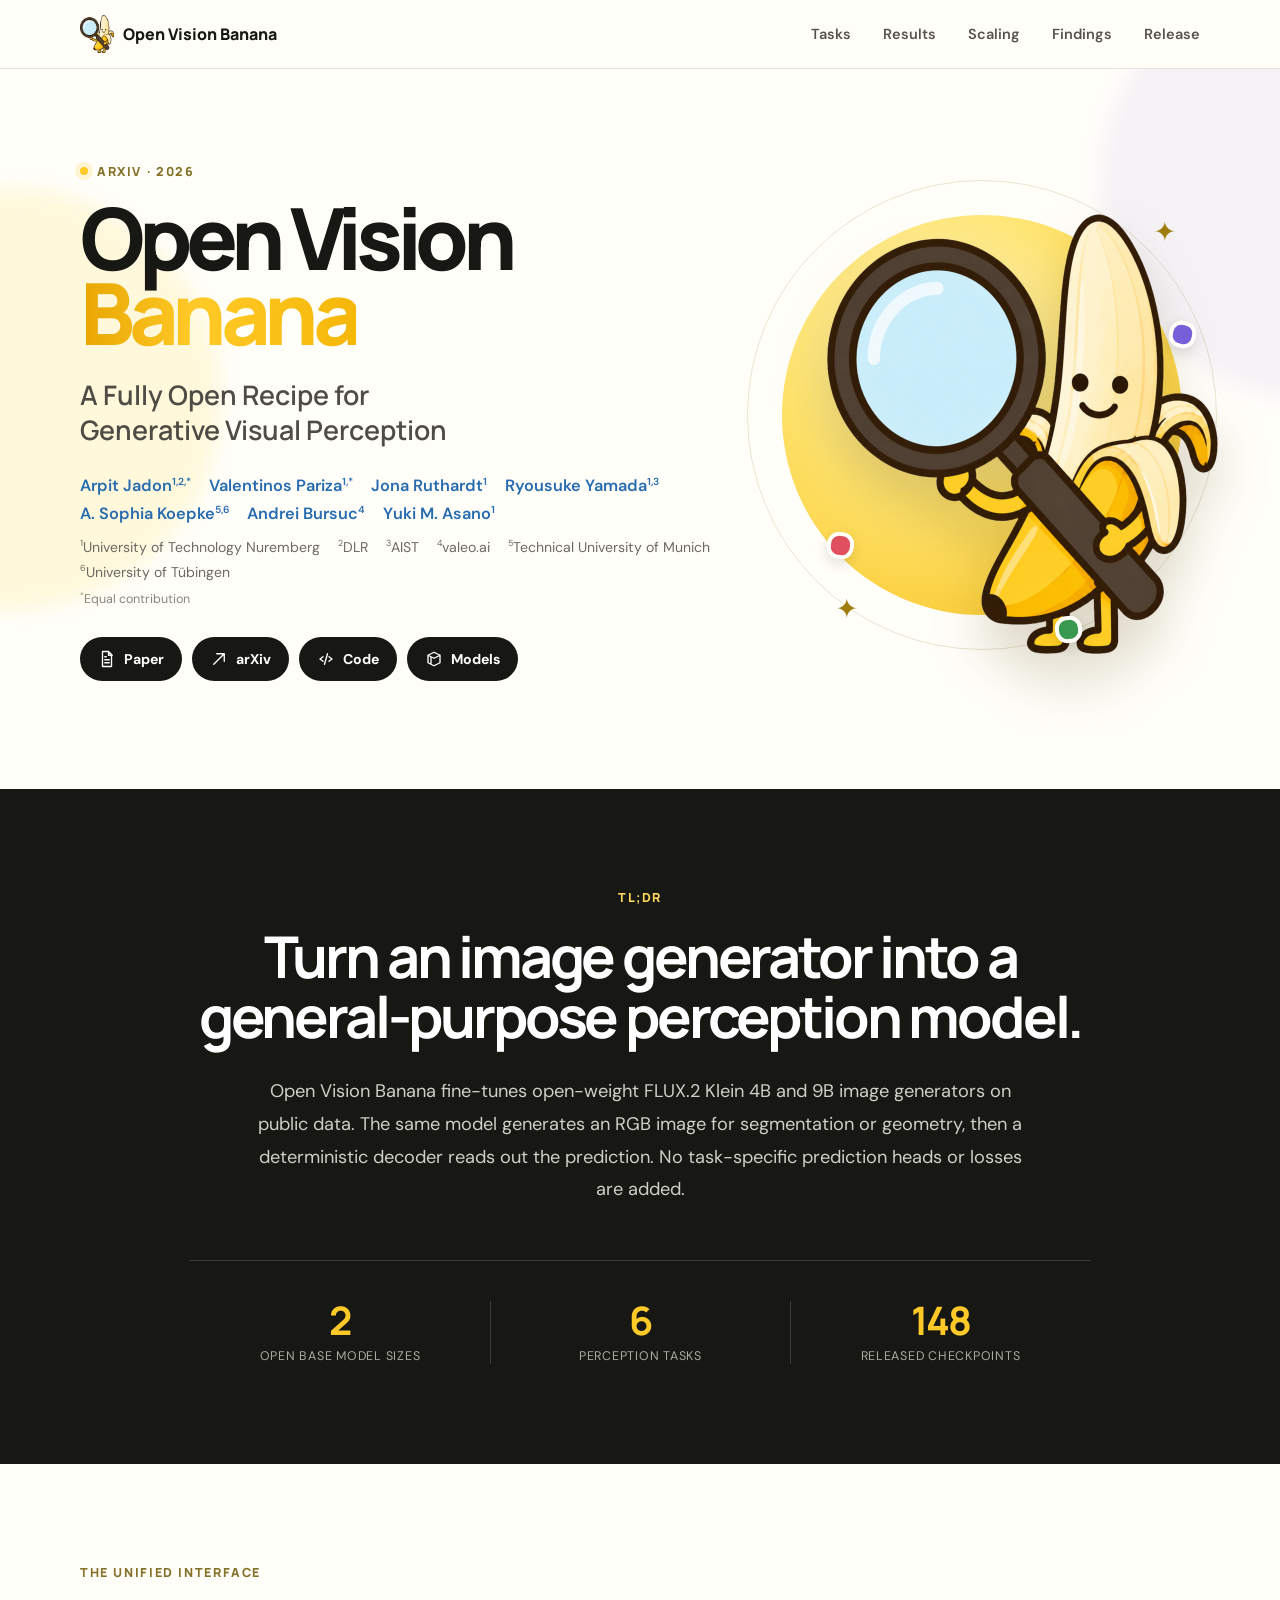
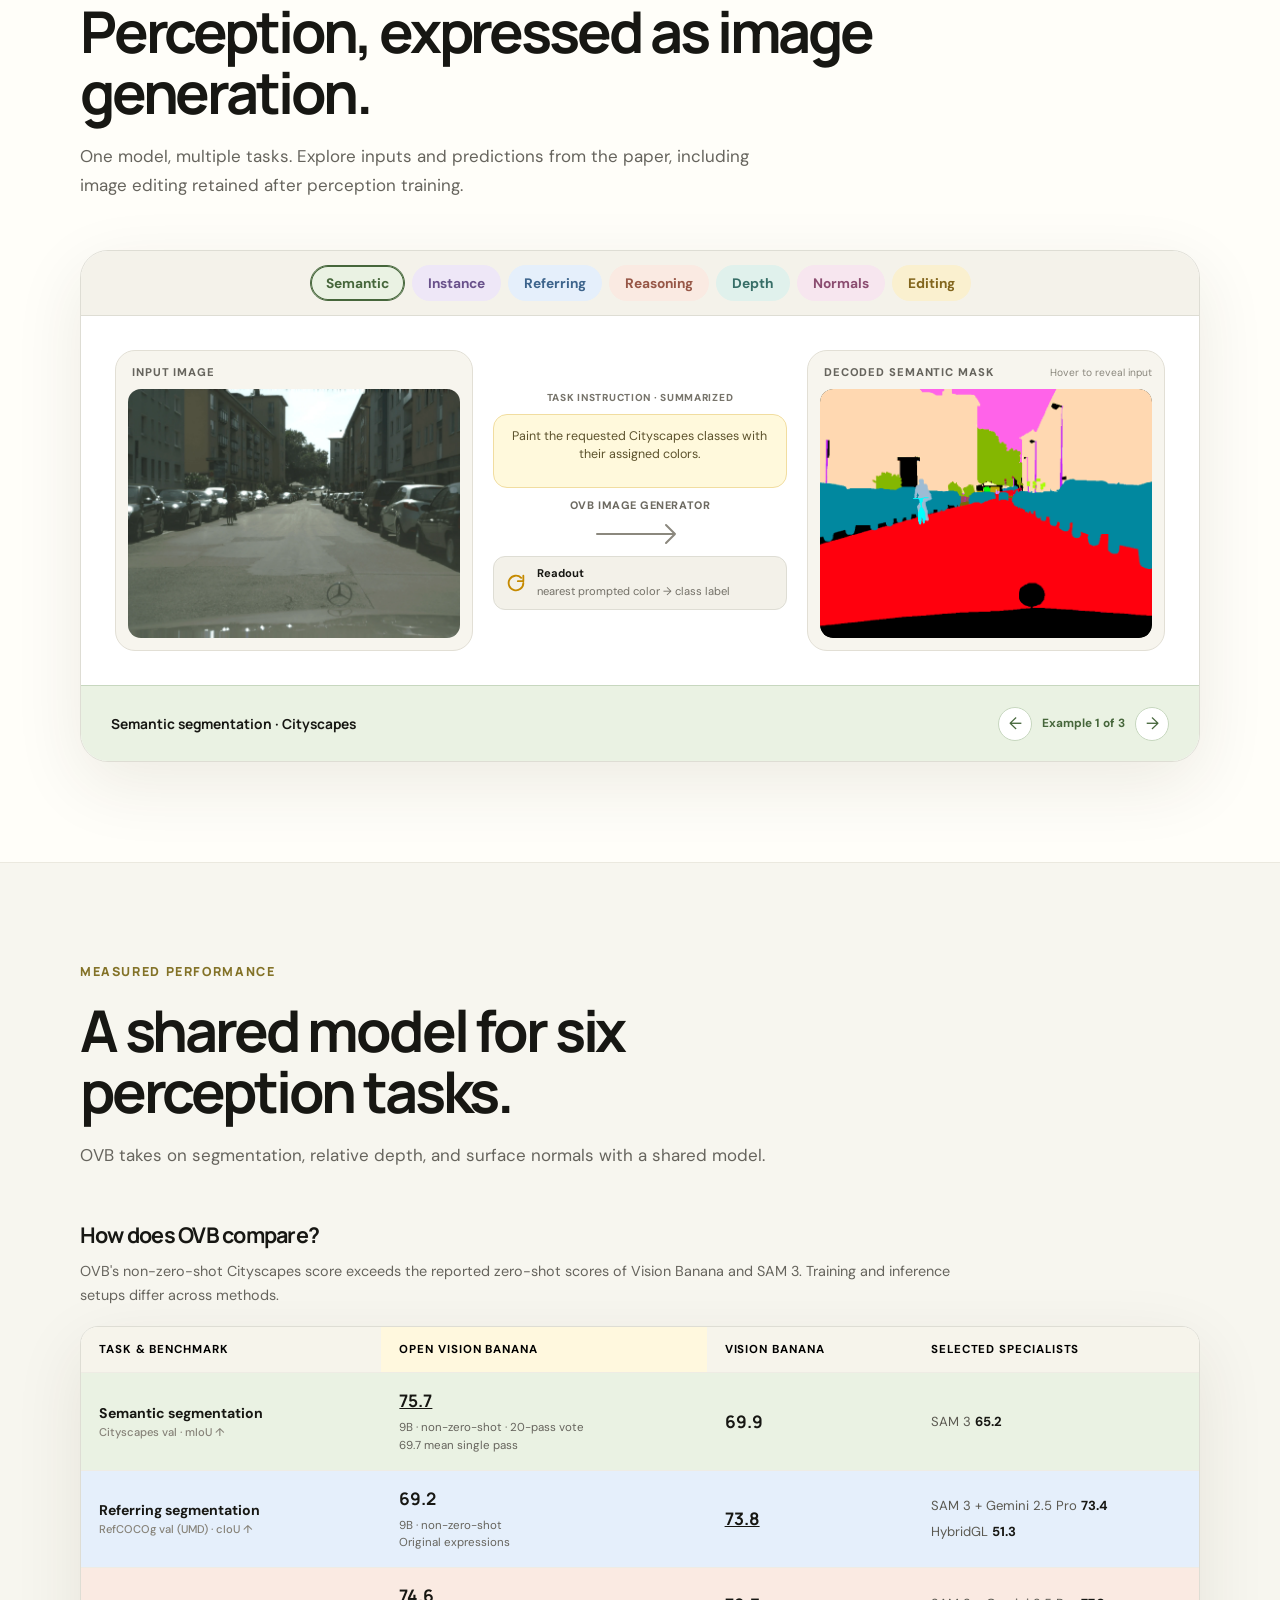
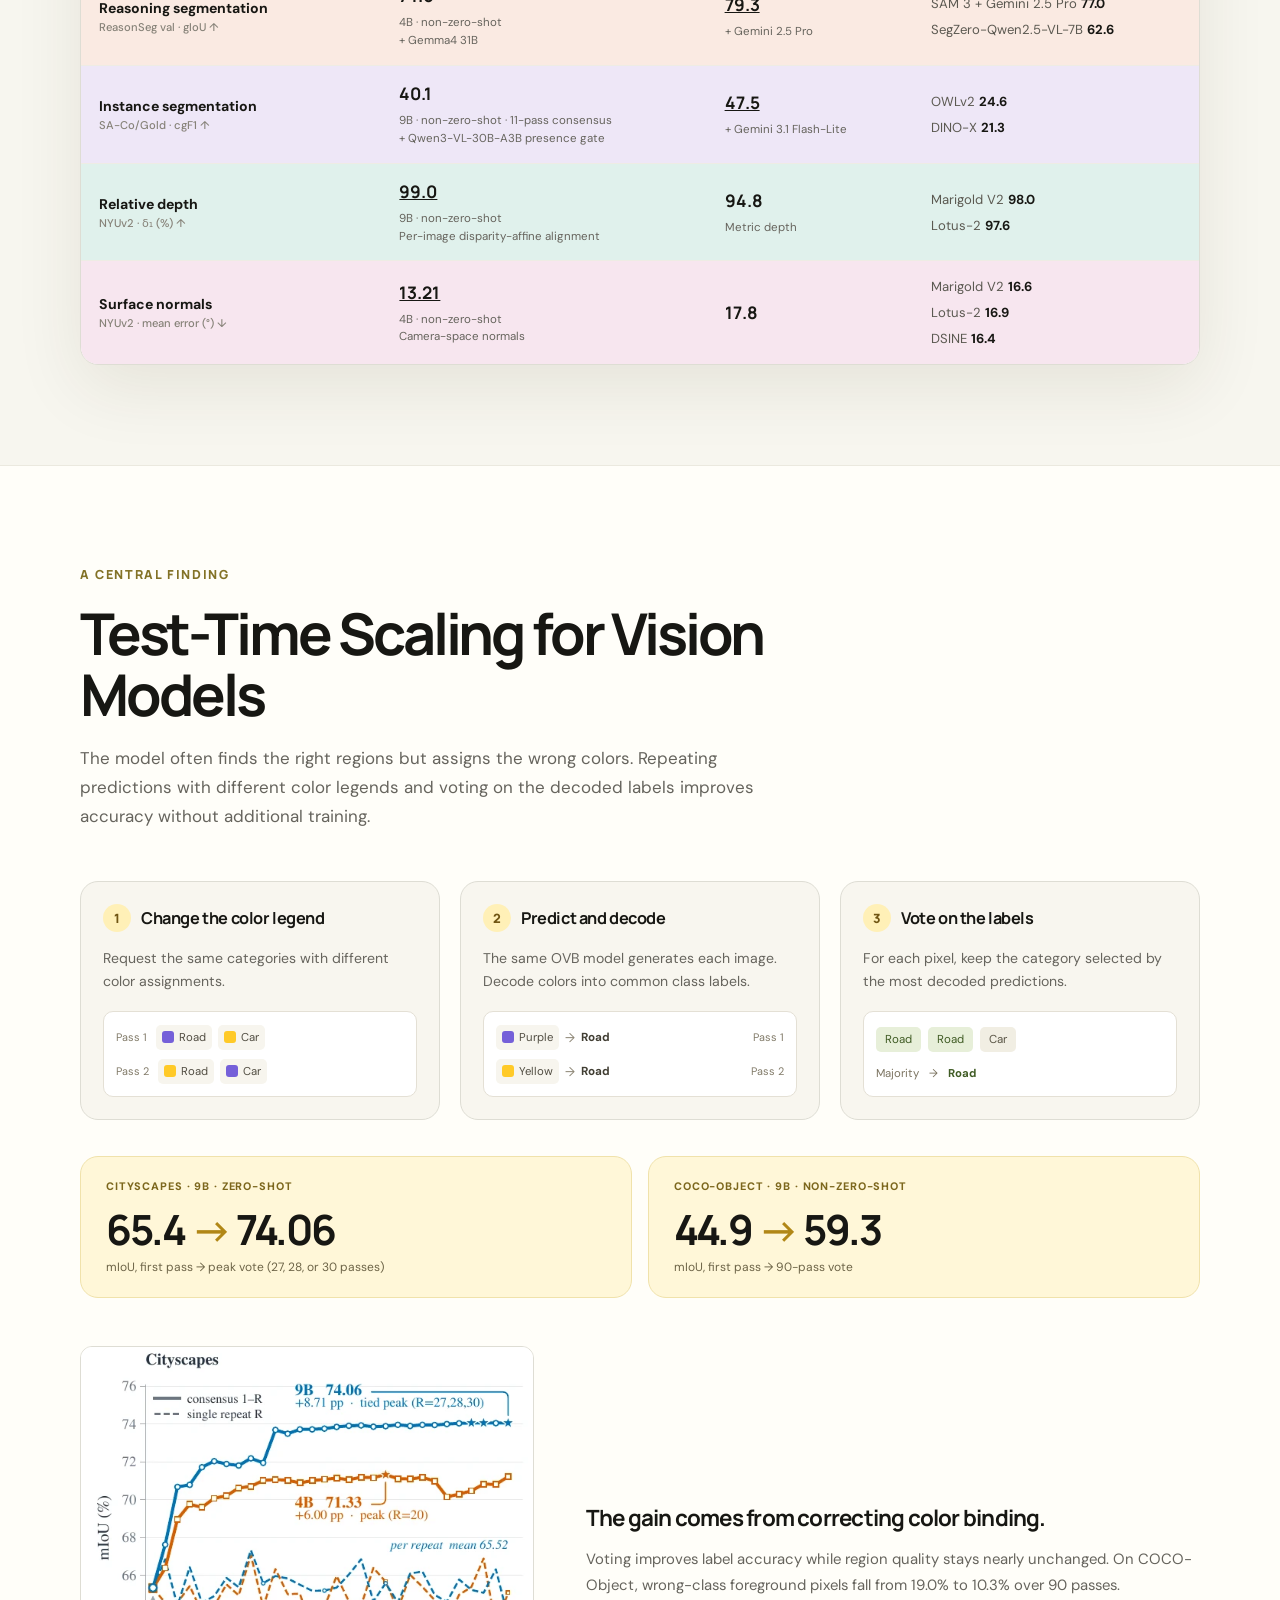
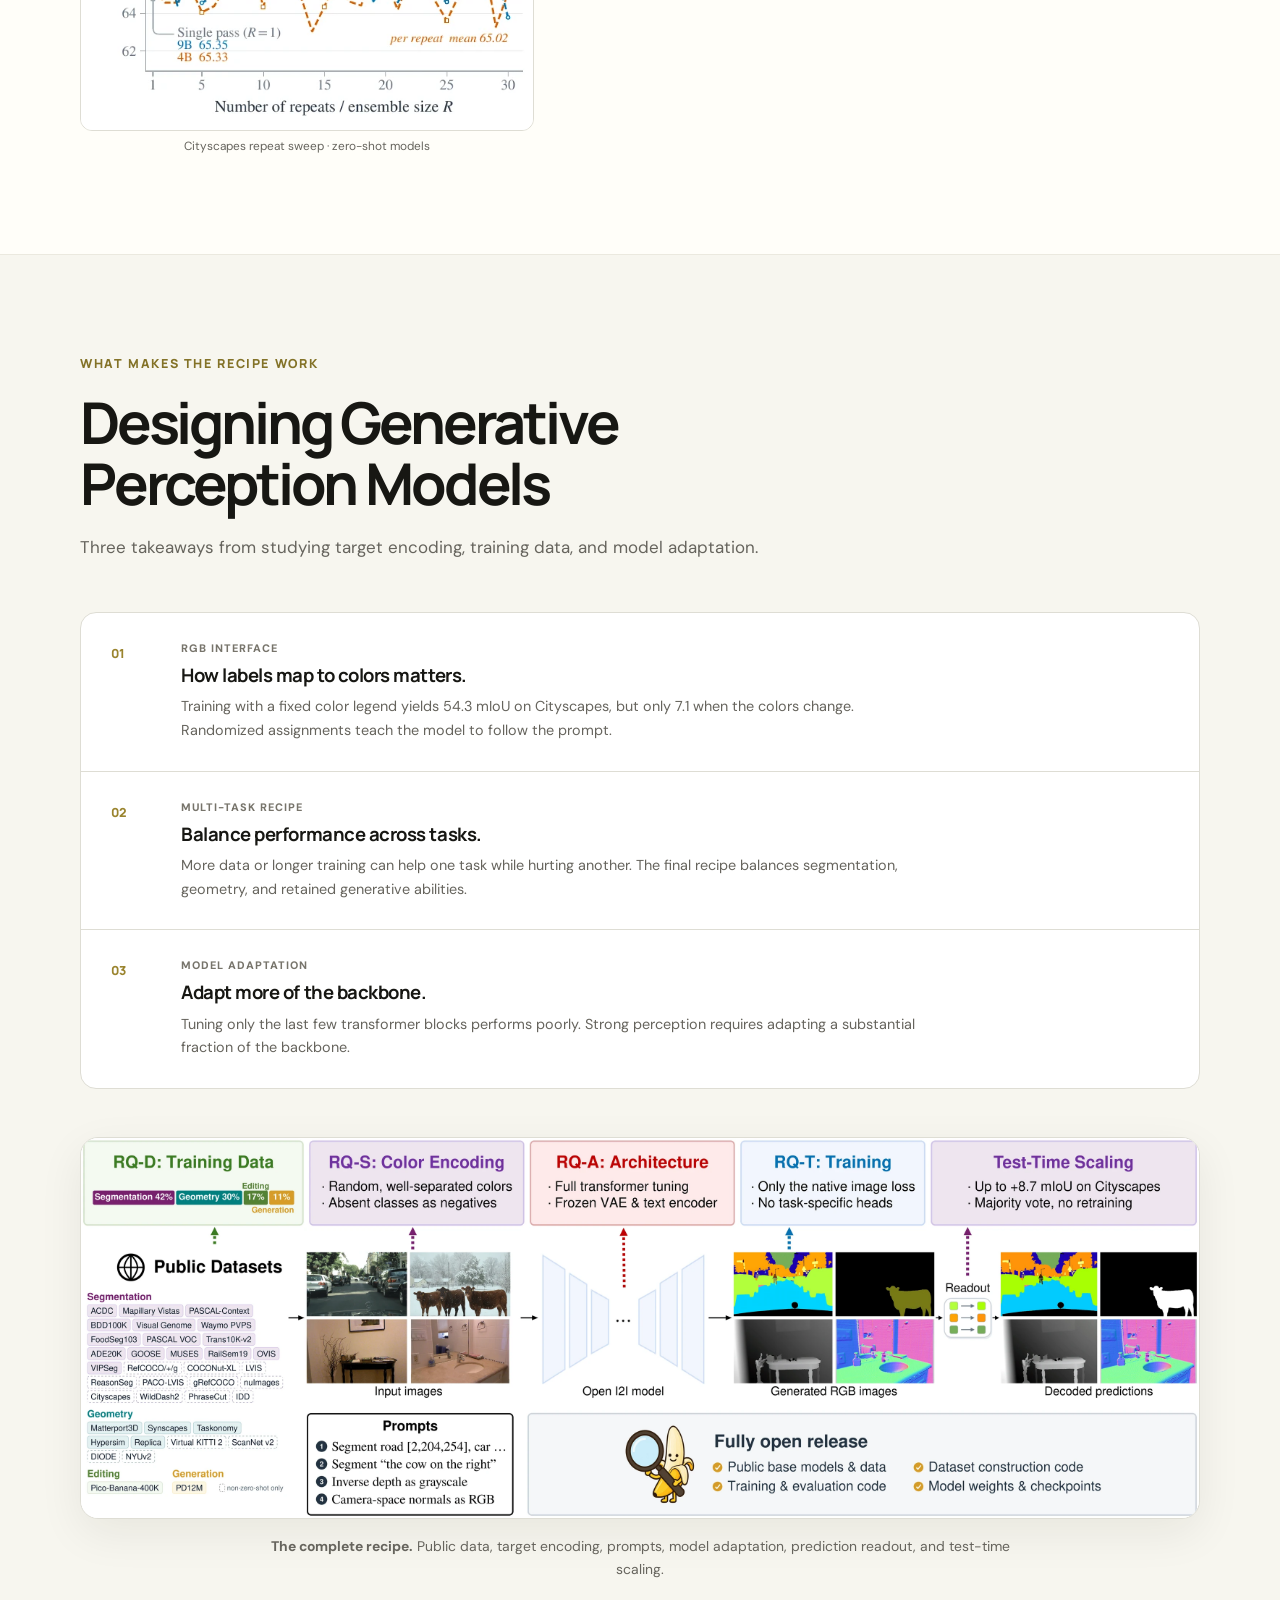
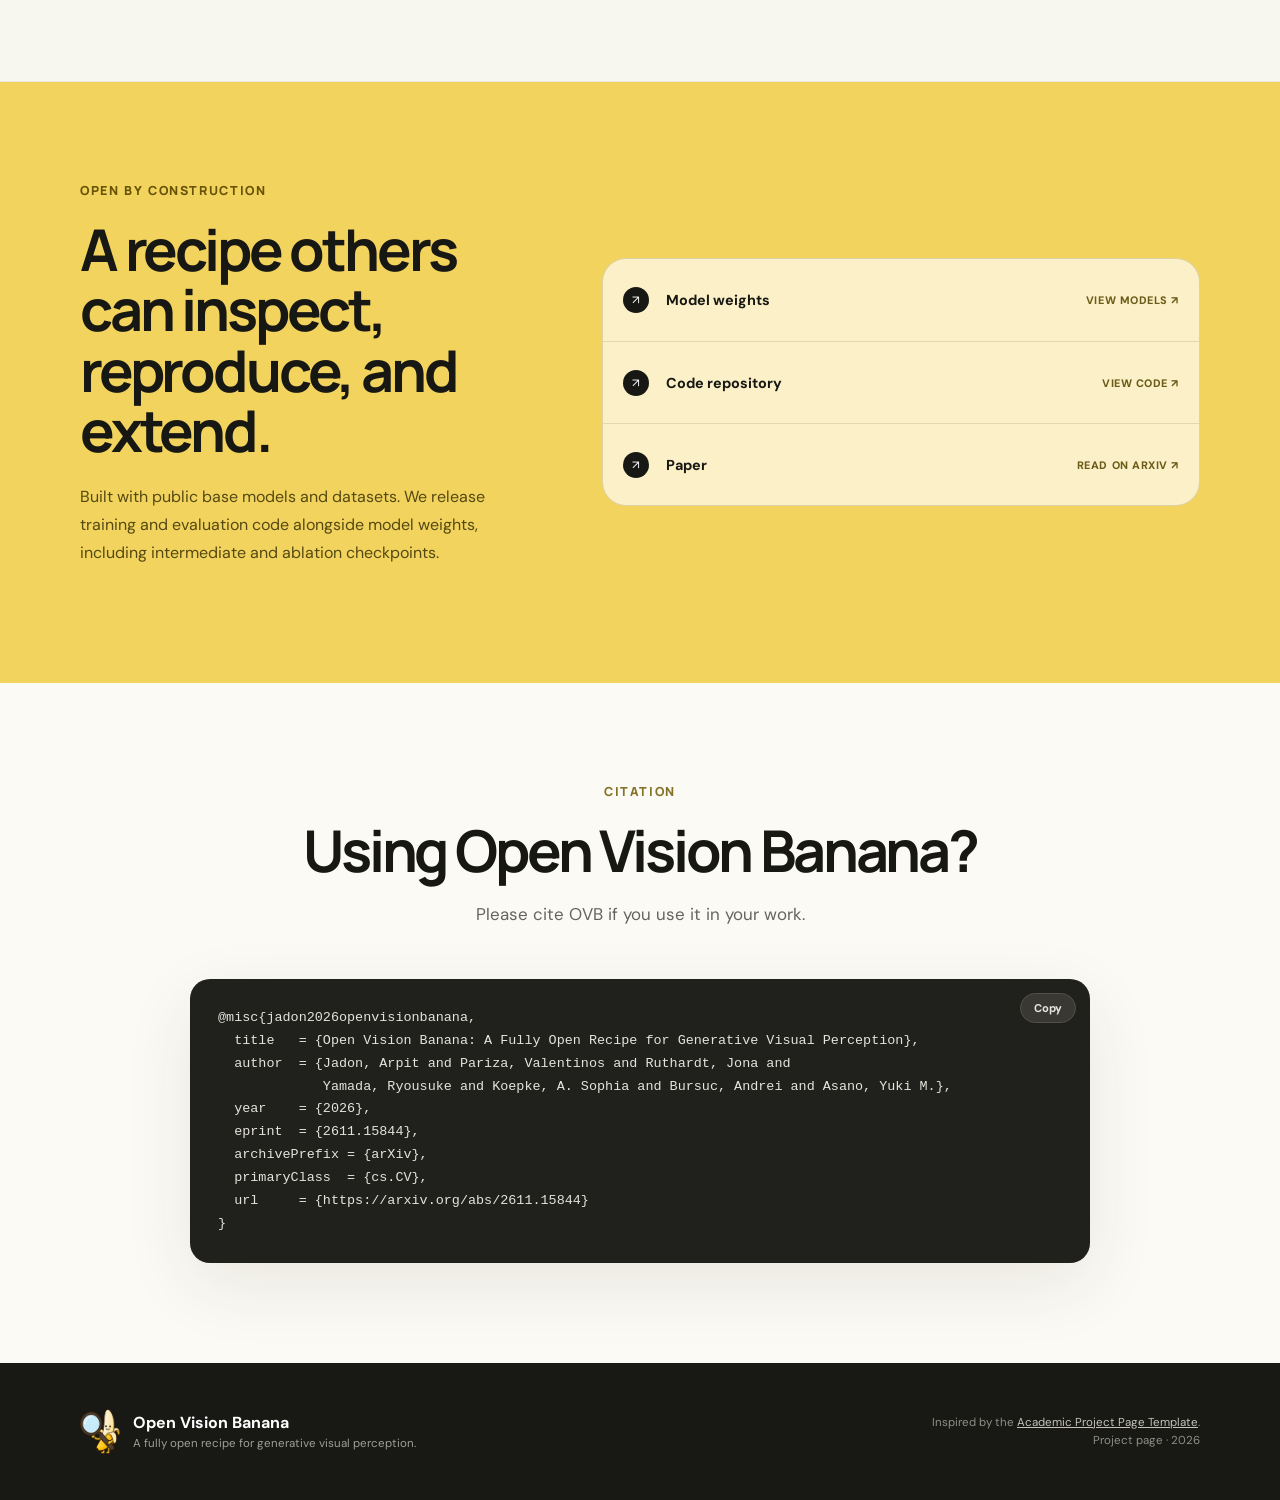
==== commit d6b90ccb: "Release updates" ====
--- a/index.html
+++ b/index.html
@@ -23,7 +23,7 @@
   <link rel="preconnect" href="https://fonts.googleapis.com">
   <link rel="preconnect" href="https://fonts.gstatic.com" crossorigin>
   <link href="https://fonts.googleapis.com/css2?family=DM+Sans:wght@400;500;600;700&amp;family=Manrope:wght@500;600;700;800&amp;display=swap" rel="stylesheet">
-  <link rel="stylesheet" href="static/styles.css?v=20261103-2">
+  <link rel="stylesheet" href="static/styles.css?v=20261113-1">
 </head>
 <body>
   <a class="skip-link" href="#main">Skip to content</a>
@@ -50,7 +50,7 @@
       <div class="hero-glow hero-glow-right" aria-hidden="true"></div>
       <div class="container hero-grid">
         <div class="hero-copy">
-          <div class="eyebrow"><span class="eyebrow-dot"></span> Preprint · 2026</div>
+          <div class="eyebrow"><span class="eyebrow-dot"></span> arXiv · 2026</div>
           <h1><span class="title-open">Open Vision</span> <span class="title-banana">Banana</span></h1>
           <p class="subtitle">A Fully Open Recipe for<br class="desktop-break"> Generative Visual Perception</p>
 
@@ -75,10 +75,14 @@
           <p class="contribution-note"><sup>*</sup>Equal contribution</p>
 
           <div class="publication-links" aria-label="Project resources">
-            <span class="button button-muted" aria-disabled="true" title="Updated manuscript in preparation">
+            <a class="button button-dark" href="https://arxiv.org/pdf/2611.15844" target="_blank" rel="noopener noreferrer">
               <svg aria-hidden="true" viewBox="0 0 24 24"><path d="M6 2h8l4 4v16H6zM14 2v5h5M9 13h6M9 17h6M9 9h2"/></svg>
-              Paper <small>Soon</small>
-            </span>
+              Paper
+            </a>
+            <a class="button button-dark" href="https://arxiv.org/abs/2611.15844" target="_blank" rel="noopener noreferrer">
+              <svg aria-hidden="true" viewBox="0 0 24 24"><path d="M5 19L19 5M9 5h10v10"/></svg>
+              arXiv
+            </a>
             <a class="button button-dark" href="https://github.com/OpenVisionBanana/OpenVisionBanana" target="_blank" rel="noopener noreferrer">
               <svg aria-hidden="true" viewBox="0 0 24 24"><path d="M8 9l-4 3 4 3M16 9l4 3-4 3M14 5l-4 14"/></svg>
               Code
@@ -201,9 +205,9 @@
                 <tr data-task-color="semantic"><th scope="row">Semantic segmentation <small>Cityscapes val · mIoU ↑</small></th><td class="ovb-column"><strong><u>75.7</u></strong><small>9B · non-zero-shot · 20-pass vote<br>69.7 mean single pass</small></td><td><strong>69.9</strong></td><td><span>SAM 3 <b>65.2</b></span></td></tr>
                 <tr data-task-color="referring"><th scope="row">Referring segmentation <small>RefCOCOg val (UMD) · cIoU ↑</small></th><td class="ovb-column"><strong>69.2</strong><small>9B · non-zero-shot<br>Original expressions</small></td><td><strong><u>73.8</u></strong></td><td><span>SAM 3 + Gemini 2.5 Pro <b>73.4</b></span><span>HybridGL <b>51.3</b></span></td></tr>
                 <tr data-task-color="reasoning"><th scope="row">Reasoning segmentation <small>ReasonSeg val · gIoU ↑</small></th><td class="ovb-column"><strong>74.6</strong><small>4B · non-zero-shot<br>+ Gemma4 31B</small></td><td><strong><u>79.3</u></strong><small>+ Gemini 2.5 Pro</small></td><td><span>SAM 3 + Gemini 2.5 Pro <b>77.0</b></span><span>SegZero-Qwen2.5-VL-7B <b>62.6</b></span></td></tr>
-                <tr data-task-color="instance"><th scope="row">Instance segmentation <small>SA-Co/Gold · cgF1 ↑</small></th><td class="ovb-column"><strong>39.6</strong><small>9B · non-zero-shot · 11-pass consensus<br>+ Qwen3-VL-8B presence gate</small></td><td><strong><u>47.5</u></strong><small>+ Gemini 3.1 Flash-Lite</small></td><td><span>OWLv2 <b>24.6</b></span><span>DINO-X <b>21.3</b></span></td></tr>
+                <tr data-task-color="instance"><th scope="row">Instance segmentation <small>SA-Co/Gold · cgF1 ↑</small></th><td class="ovb-column"><strong>40.1</strong><small>9B · non-zero-shot · 11-pass consensus<br>+ Qwen3-VL-30B-A3B presence gate</small></td><td><strong><u>47.5</u></strong><small>+ Gemini 3.1 Flash-Lite</small></td><td><span>OWLv2 <b>24.6</b></span><span>DINO-X <b>21.3</b></span></td></tr>
                 <tr data-task-color="depth"><th scope="row">Relative depth <small>NYUv2 · δ₁ (%) ↑</small></th><td class="ovb-column"><strong><u>99.0</u></strong><small>9B · non-zero-shot<br>Per-image disparity-affine alignment</small></td><td><strong>94.8</strong><small>Metric depth</small></td><td><span>Marigold V2 <b>98.0</b></span><span>Lotus-2 <b>97.6</b></span></td></tr>
-                <tr data-task-color="normals"><th scope="row">Surface normals <small>NYUv2 · mean error (°) ↓</small></th><td class="ovb-column"><strong><u>13.51</u></strong><small>9B · non-zero-shot<br>Camera-space normals</small></td><td><strong>17.8</strong></td><td><span>Marigold V2 <b>16.6</b></span><span>Lotus-2 <b>16.9</b></span><span>DSINE <b>16.4</b></span></td></tr>
+                <tr data-task-color="normals"><th scope="row">Surface normals <small>NYUv2 · mean error (°) ↓</small></th><td class="ovb-column"><strong><u>13.21</u></strong><small>4B · non-zero-shot<br>Camera-space normals</small></td><td><strong>17.8</strong></td><td><span>Marigold V2 <b>16.6</b></span><span>Lotus-2 <b>16.9</b></span><span>DSINE <b>16.4</b></span></td></tr>
               </tbody>
             </table>
           </div>
@@ -247,7 +251,7 @@
         </ol>
         <div class="scaling-grid">
           <div class="scaling-stat"><span>Cityscapes · 9B · zero-shot</span><strong>65.4 <b>→</b> 74.06</strong><small>mIoU, first pass → peak vote (27, 28, or 30 passes)</small></div>
-          <div class="scaling-stat"><span>COCO-Object · 9B · non-zero-shot</span><strong>45.0 <b>→</b> 59.3</strong><small>mIoU, mean single pass → 90-pass vote</small></div>
+          <div class="scaling-stat"><span>COCO-Object · 9B · non-zero-shot</span><strong>44.9 <b>→</b> 59.3</strong><small>mIoU, first pass → 90-pass vote</small></div>
         </div>
         <div class="scaling-explain">
           <figure><img src="static/images/paper/cityscapes-scaling.webp" alt="Cityscapes mIoU climbs as predictions from more color legends are combined, while individual pass scores stay approximately flat" loading="lazy"><figcaption>Cityscapes repeat sweep · zero-shot models</figcaption></figure>
@@ -268,70 +272,10 @@
           <article class="finding-card"><span class="finding-index">02</span><div class="finding-copy"><span class="finding-factor">Multi-task recipe</span><h3>Balance performance across tasks.</h3><p>More data or longer training can help one task while hurting another. The final recipe balances segmentation, geometry, and retained generative abilities.</p></div></article>
           <article class="finding-card"><span class="finding-index">03</span><div class="finding-copy"><span class="finding-factor">Model adaptation</span><h3>Adapt more of the backbone.</h3><p>Tuning only the last few transformer blocks performs poorly. Strong perception requires adapting a substantial fraction of the backbone.</p></div></article>
         </div>
-        <details class="research-disclosure recipe-disclosure">
-          <summary><span class="disclosure-label">Explore the complete recipe and architecture</span><span class="disclosure-icon" aria-hidden="true">+</span></summary>
-          <div class="disclosure-content">
-            <figure class="paper-figure">
-              <img src="static/images/ovb-overview.webp" alt="Overview of the Open Vision Banana research questions, data, generator, RGB output and decoder" width="6256" height="2195" loading="lazy">
-              <figcaption><strong>The complete recipe.</strong> Public data, target encoding, prompts, model adaptation, and prediction readout.</figcaption>
-            </figure>
-          </div>
-        </details>
-      </div>
-    </section>
-
-    <section class="section geometry-section" id="geometry">
-      <div class="container">
-        <div class="section-heading">
-          <p class="section-kicker">Where the limits show</p>
-          <h2>Geometry is useful, but domain-dependent.</h2>
-          <p>OVB predicts depth and surface orientation through RGB images. Performance varies with the domain and training data.</p>
-        </div>
-        <div class="geometry-summary">
-          <article><h3>Relative depth</h3><p>Recovers relative scene structure on NYUv2 and DIODE, rather than absolute distances in meters.</p></article>
-          <article><h3>Surface normals</h3><p>Competitive results on NYUv2 and Sintel, though predictions can still contain artifacts.</p></article>
-        </div>
-        <figure class="geometry-examples">
-          <div class="geometry-example-row">
-            <h3>Relative depth · NYUv2</h3>
-            <div class="geometry-example-grid">
-              <div><span>Input</span><img src="static/images/paper/geometry/depth/input/depth_nyu_01.png" alt="NYUv2 kitchen sink and cabinets" width="560" height="426" loading="lazy"></div>
-              <div><span>Ground truth</span><img src="static/images/paper/geometry/depth/target/depth_nyu_01.png" alt="Colorized reference depth for the kitchen" width="560" height="426" loading="lazy"></div>
-              <div><span>OVB 9B</span><img src="static/images/paper/geometry/depth/ovb_klein_9b/depth_nyu_01.png" alt="Colorized OVB 9B relative-depth prediction for the kitchen" width="560" height="426" loading="lazy"></div>
-            </div>
-          </div>
-          <div class="geometry-example-row">
-            <h3>Surface normals · ScanNet</h3>
-            <div class="geometry-example-grid">
-              <div><span>Input</span><img src="static/images/paper/geometry/surface_normals/input/normals_scannet_05.png" alt="ScanNet scene with upholstered furniture" width="640" height="480" loading="lazy"></div>
-              <div><span>Ground truth</span><img src="static/images/paper/geometry/surface_normals/target/normals_scannet_05.png" alt="Reference surface normals for the furniture and surrounding floor" width="640" height="480" loading="lazy"></div>
-              <div><span>OVB 9B</span><img src="static/images/paper/geometry/surface_normals/ovb_klein_9b/normals_scannet_05.png" alt="OVB 9B surface-normal prediction for the furniture and surrounding floor" width="640" height="480" loading="lazy"></div>
-            </div>
-          </div>
-          <figcaption>Colors show relative depth or surface orientation.</figcaption>
+        <figure class="paper-figure">
+          <img src="static/images/ovb-overview.webp?v=20261113" alt="Overview of the Open Vision Banana research questions, data, generator, RGB output and decoder" width="3090" height="1050" loading="lazy">
+          <figcaption><strong>The complete recipe.</strong> Public data, target encoding, prompts, model adaptation, prediction readout, and test-time scaling.</figcaption>
         </figure>
-        <div class="geometry-comparisons">
-          <div class="comparison-heading">
-            <h3>Selected geometry results</h3>
-            <p>OVB uses per-image disparity-affine alignment for depth. Published specialist scores use different protocols and training data.</p>
-          </div>
-          <div class="result-table-wrap" role="region" aria-label="Depth and surface-normal benchmark comparisons" tabindex="0">
-            <table class="result-table geometry-table">
-              <caption>Selected geometry comparisons: relative depth on NYUv2 and DIODE, surface normals on NYUv2 and Sintel; protocols may differ</caption>
-              <thead>
-                <tr><th scope="col" rowspan="2">Method</th><th scope="colgroup" colspan="2">Relative depth · δ₁ (%) ↑</th><th scope="colgroup" colspan="2">Surface normals · mean error (°) ↓</th></tr>
-                <tr><th scope="col">NYUv2</th><th scope="col">DIODE</th><th scope="col">NYUv2</th><th scope="col">Sintel</th></tr>
-              </thead>
-              <tbody>
-                <tr><th scope="row">Marigold V2 </th><td>98.0</td><td>97.1</td><td>16.6</td><td>28.7</td></tr>
-                <tr><th scope="row">Lotus-2 </th><td>97.6</td><td>95.5</td><td>16.9</td><td>30.3</td></tr>
-                <tr><th scope="row">DSINE </th><td>—</td><td>—</td><td>16.4</td><td>34.9</td></tr>
-                <tr><th scope="row">Vision Banana </th><td>—</td><td>—</td><td>17.8</td><td>—</td></tr>
-                <tr class="ovb-row"><th scope="row">Open Vision Banana 9B · non-zero-shot</th><td class="selected-score"><strong>99.0</strong></td><td class="selected-score"><strong>94.1</strong></td><td class="selected-score"><strong>13.51</strong></td><td class="selected-score"><strong>28.63</strong></td></tr>
-              </tbody>
-            </table>
-          </div>
-        </div>
       </div>
     </section>
 
@@ -345,9 +289,7 @@
         <div class="release-list">
           <div><span class="release-check" aria-hidden="true">↗</span><p><strong>Model weights</strong></p><a href="https://huggingface.co/FunAILab/Open-Vision-Banana" target="_blank" rel="noopener noreferrer">View models ↗</a></div>
           <div><span class="release-check" aria-hidden="true">↗</span><p><strong>Code repository</strong></p><a href="https://github.com/OpenVisionBanana/OpenVisionBanana" target="_blank" rel="noopener noreferrer">View code ↗</a></div>
-          <div><span class="release-check">→</span><p><strong>Data pipeline</strong></p><em>Planned</em></div>
-          <div><span class="release-check">→</span><p><strong>Evaluation harness</strong></p><em>Planned</em></div>
-          <div><span class="release-check">→</span><p><strong>Updated paper</strong></p><em>Planned</em></div>
+          <div><span class="release-check" aria-hidden="true">↗</span><p><strong>Paper</strong></p><a href="https://arxiv.org/abs/2611.15844" target="_blank" rel="noopener noreferrer">Read on arXiv ↗</a></div>
         </div>
       </div>
     </section>
@@ -366,7 +308,10 @@
   author  = {Jadon, Arpit and Pariza, Valentinos and Ruthardt, Jona and
              Yamada, Ryousuke and Koepke, A. Sophia and Bursuc, Andrei and Asano, Yuki M.},
   year    = {2026},
-  note    = {Manuscript in preparation}
+  eprint  = {2611.15844},
+  archivePrefix = {arXiv},
+  primaryClass  = {cs.CV},
+  url     = {https://arxiv.org/abs/2611.15844}
 }</code></pre>
         </div>
       </div>
--- a/static/styles.css
+++ b/static/styles.css
@@ -197,7 +197,7 @@
 .task-example-nav button:hover { background: var(--task-accent); border-color: var(--task-accent); color: white; }
 .task-example-nav button:focus-visible { outline: 2px solid var(--task-accent); outline-offset: 3px; }
 .task-example-nav span { color: var(--task-accent); font-size: .74rem; font-weight: 700; text-align: center; white-space: nowrap; }
-.paper-figure { margin: 105px 0 0; text-align: center; }
+.paper-figure { margin: 48px 0 0; text-align: center; }
 .paper-figure img { background: white; border: 1px solid var(--line); border-radius: 18px; box-shadow: 0 14px 45px rgba(33,30,18,.07); display: block; height: auto; margin-inline: auto; max-width: 100%; object-fit: contain; width: auto; }
 .paper-figure figcaption { color: var(--muted); font-size: .87rem; line-height: 1.65; margin: 16px auto 0; max-width: 780px; }
 
@@ -210,7 +210,7 @@
 .finding-card p { color: var(--muted); font-size: .9rem; line-height: 1.65; margin: 0; max-width: 740px; }
 
 .openness-section { background: #f2d35d; }
-.openness-grid { align-items: start; display: grid; gap: 80px; grid-template-columns: .85fr 1.15fr; }
+.openness-grid { align-items: center; display: grid; gap: 80px; grid-template-columns: .85fr 1.15fr; }
 .openness-section .section-kicker { color: #675307; }
 .lead-small { color: #544912; line-height: 1.75; margin-top: 22px; }
 .release-list { background: rgba(255,255,255,.66); border: 1px solid rgba(92,76,14,.18); border-radius: 24px; overflow:hidden; }
@@ -283,7 +283,7 @@
   .pipeline-arrow > svg { transform:rotate(90deg); width:58px; }
   .prompt-bubble { min-height:0; }
   .task-example-footer { align-items: flex-start; flex-direction: column; gap: 10px; padding: 15px 20px; }
-  .paper-figure { margin-top:60px; }
+  .paper-figure { margin-top:32px; }
   .paper-figure img { border-radius:10px; }
   .finding-card { gap: 14px; grid-template-columns: 28px minmax(0, 1fr); padding: 23px 20px; }
   .release-list > div { grid-template-columns:30px 1fr; }.release-list em,.release-list a { grid-column:2; }
@@ -325,18 +325,9 @@
 .comparison-table td > span { display: block; line-height: 1.6; }
 .comparison-table td > span + span { margin-top: 5px; }
 .comparison-table td b { color: var(--ink); white-space: nowrap; }
-.geometry-table .ovb-row > * { background: #f8f7f1; }
-.comparison-table .ovb-column, .geometry-table td.selected-score { background: #fff8de; }
+.comparison-table .ovb-column { background: #fff8de; }
 .comparison-table tbody tr[data-task-color], .comparison-table tbody tr[data-task-color]:hover { background: var(--task-tint); }
 .comparison-table tbody tr[data-task-color] > .ovb-column { background: transparent; }
-.geometry-table { min-width: 720px; }
-.geometry-table thead tr:first-child > th:not(:first-child), .geometry-table thead tr:nth-child(2) th { text-align: center; }
-.geometry-table tbody td { text-align: center; }
-.geometry-table thead tr:first-child > th:last-child, .geometry-table thead tr:nth-child(2) th:nth-child(3), .geometry-table tbody td:nth-of-type(3) { border-left: 1px solid var(--line); }
-.geometry-table th small { white-space: normal; }
-.geometry-table tbody td { font-variant-numeric: tabular-nums; }
-.geometry-comparisons { margin-bottom: 0; }
-.geometry-comparisons .result-table-wrap + .comparison-heading { margin-top: 32px; }
 .result-table-wrap:focus-visible { outline: 3px solid var(--yellow-dark); outline-offset: 4px; }
 .result-note a { text-decoration-thickness: 1px; text-underline-offset: 3px; }
 .wide-paper-figure { margin: 0; }
@@ -380,35 +371,6 @@
 .scaling-explain .fine-print { font-size: .75rem; margin-top: 13px; }
 .finding-card { grid-template-columns: 42px minmax(0, 1fr); }
 
-/* Recipe disclosure and geometry evidence */
-.research-disclosure { background: white; border: 1px solid var(--line); border-radius: 18px; }
-.research-disclosure > summary { align-items: center; cursor: pointer; display: flex; gap: 20px; justify-content: space-between; list-style: none; padding: 23px 26px; }
-.research-disclosure > summary::-webkit-details-marker { display: none; }
-.research-disclosure > summary::marker { content: ""; }
-.research-disclosure > summary:hover { background: #fffdf3; border-radius: 18px; }
-.research-disclosure > summary:focus-visible { border-radius: 18px; outline: 3px solid #a57b00; outline-offset: 4px; }
-.research-disclosure[open] > summary { border-bottom: 1px solid var(--line); border-radius: 18px 18px 0 0; }
-.disclosure-label { color: #5b5134; font-size: .88rem; font-weight: 700; line-height: 1.5; }
-.disclosure-icon { align-items: center; background: #f5f1e3; border-radius: 50%; color: #79632a; display: inline-flex; flex: 0 0 30px; font-size: 1.3rem; font-weight: 500; grid-area: icon; height: 30px; justify-content: center; line-height: 1; width: 30px; }
-.research-disclosure[open] > summary .disclosure-icon { transform: rotate(45deg); }
-.disclosure-content { padding: 24px; }
-.recipe-disclosure { margin-top: 30px; }
-.recipe-disclosure .paper-figure { margin: 0; }
-.geometry-section .section-heading { margin-bottom: 30px; }
-.geometry-summary { display: grid; gap: 32px; grid-template-columns: repeat(2, minmax(0, 1fr)); }
-.geometry-summary article { border-left: 3px solid #e2ce7c; padding-left: 19px; }
-.geometry-summary h3 { font-family: Manrope, sans-serif; font-size: 1.15rem; letter-spacing: -.025em; margin: 0 0 10px; }
-.geometry-summary p { color: var(--muted); font-size: .93rem; line-height: 1.7; margin: 0; }
-.geometry-examples { margin: 34px 0; }
-.geometry-example-row + .geometry-example-row { margin-top: 22px; }
-.geometry-example-row h3 { color: var(--ink); font-family: Manrope, sans-serif; font-size: .9rem; margin: 0 0 10px; }
-.geometry-example-grid { display: grid; gap: 14px; grid-template-columns: repeat(3, minmax(0, 1fr)); }
-.geometry-example-grid > div { min-width: 0; }
-.geometry-example-grid > div > span { color: var(--muted); display: block; font-size: .72rem; margin-bottom: 7px; text-align: center; }
-.geometry-example-grid img { border-radius: 8px; display: block; height: auto; width: 100%; }
-.geometry-crop { aspect-ratio: 435 / var(--crop-height); border-radius: 8px; overflow: hidden; position: relative; }
-.geometry-crop img { display: block; height: auto; left: calc(-100% * var(--crop-x) / 435); max-width: none; position: absolute; top: calc(-100% * var(--crop-y) / var(--crop-height)); width: calc(100% * 2736 / 435); }
-.geometry-examples figcaption { color: var(--muted); font-size: .78rem; line-height: 1.6; margin: 14px auto 0; max-width: 860px; text-align: center; }
 
 @media (max-width: 900px) {
   .scaling-explain { gap: 28px; }
@@ -423,10 +385,4 @@
   .scaling-explain { margin-top: 34px; }
   .scaling-flow > li { align-items: stretch; display: flex; gap: 0; padding: 19px; }
   .scaling-flow > li > p { margin: 13px 0 17px; }
-  .research-disclosure > summary { padding: 20px; }
-  .disclosure-content { padding: 18px; }
-  .geometry-example-grid { gap: 6px; }
-  .geometry-example-grid > div > span { font-size: .62rem; }
-  .geometry-example-grid img, .geometry-crop { border-radius: 4px; }
-  .geometry-summary { gap: 24px; grid-template-columns: 1fr; }
-}
+}
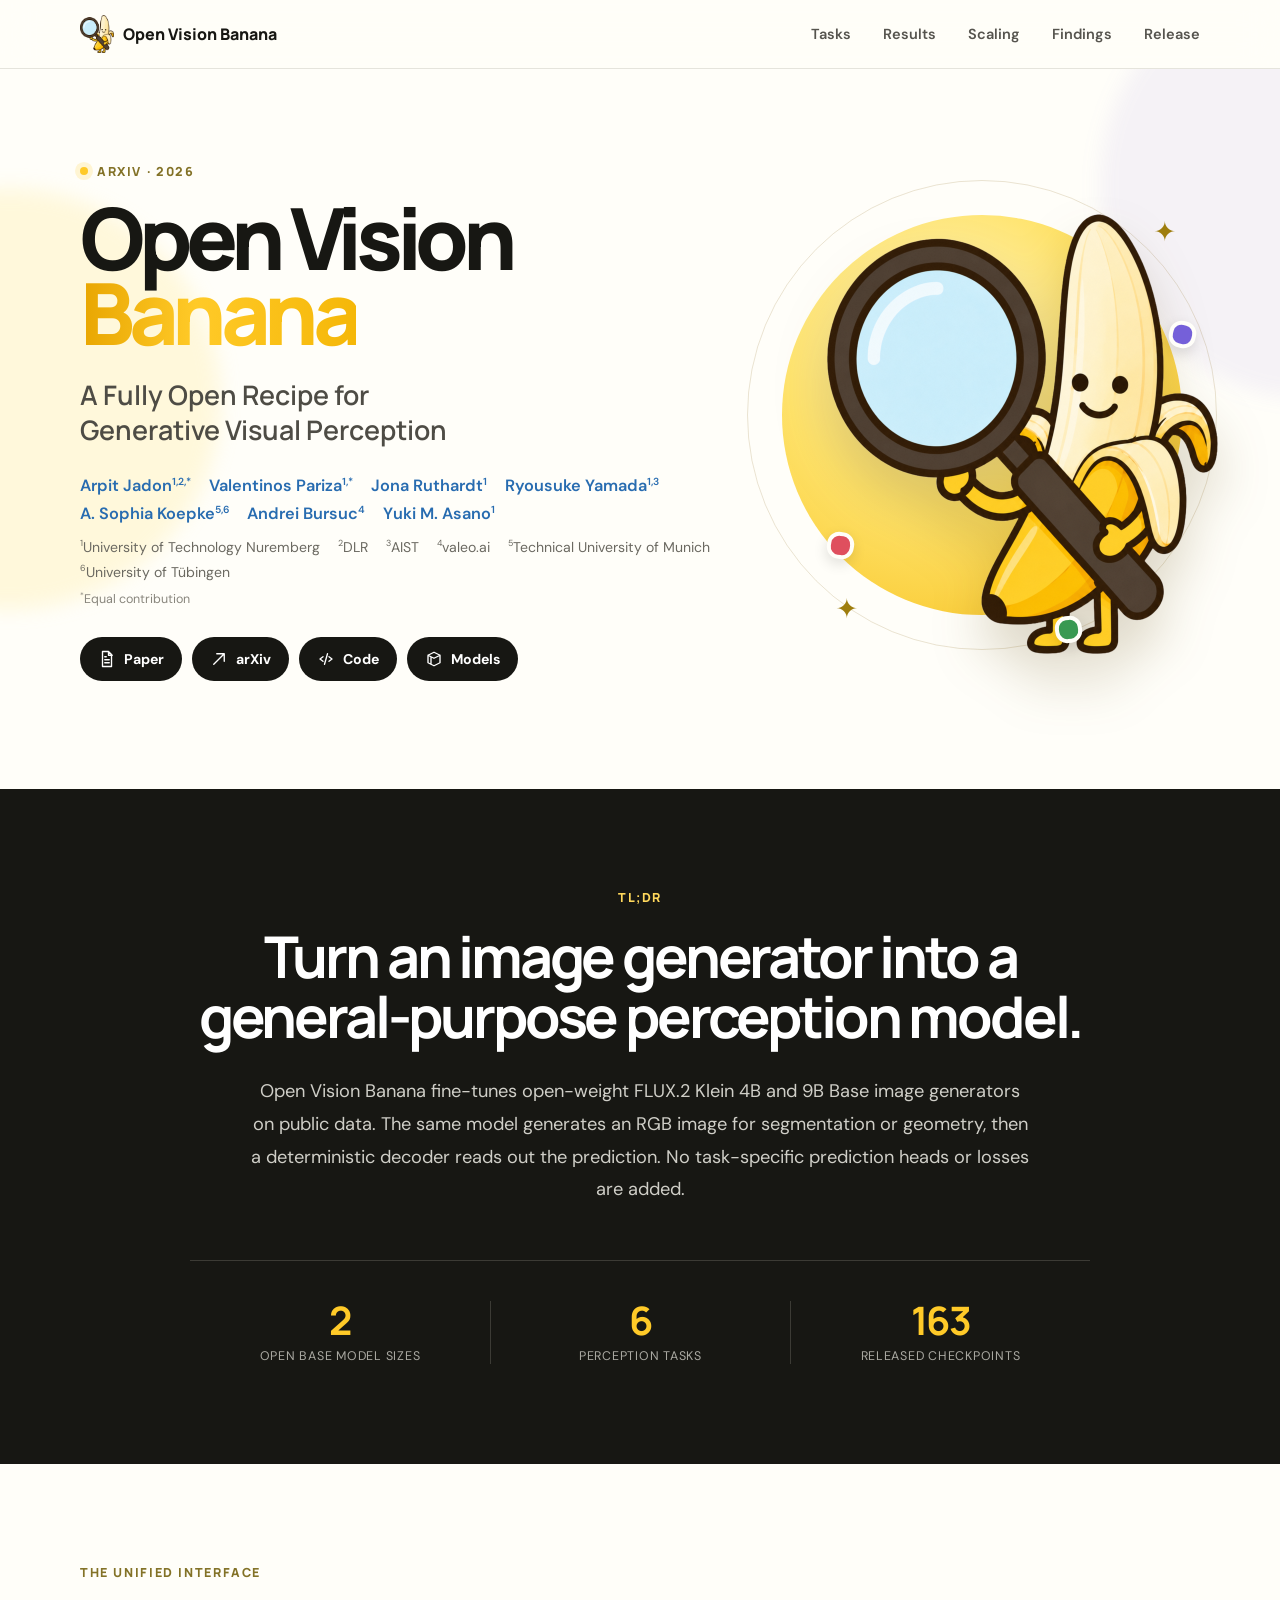
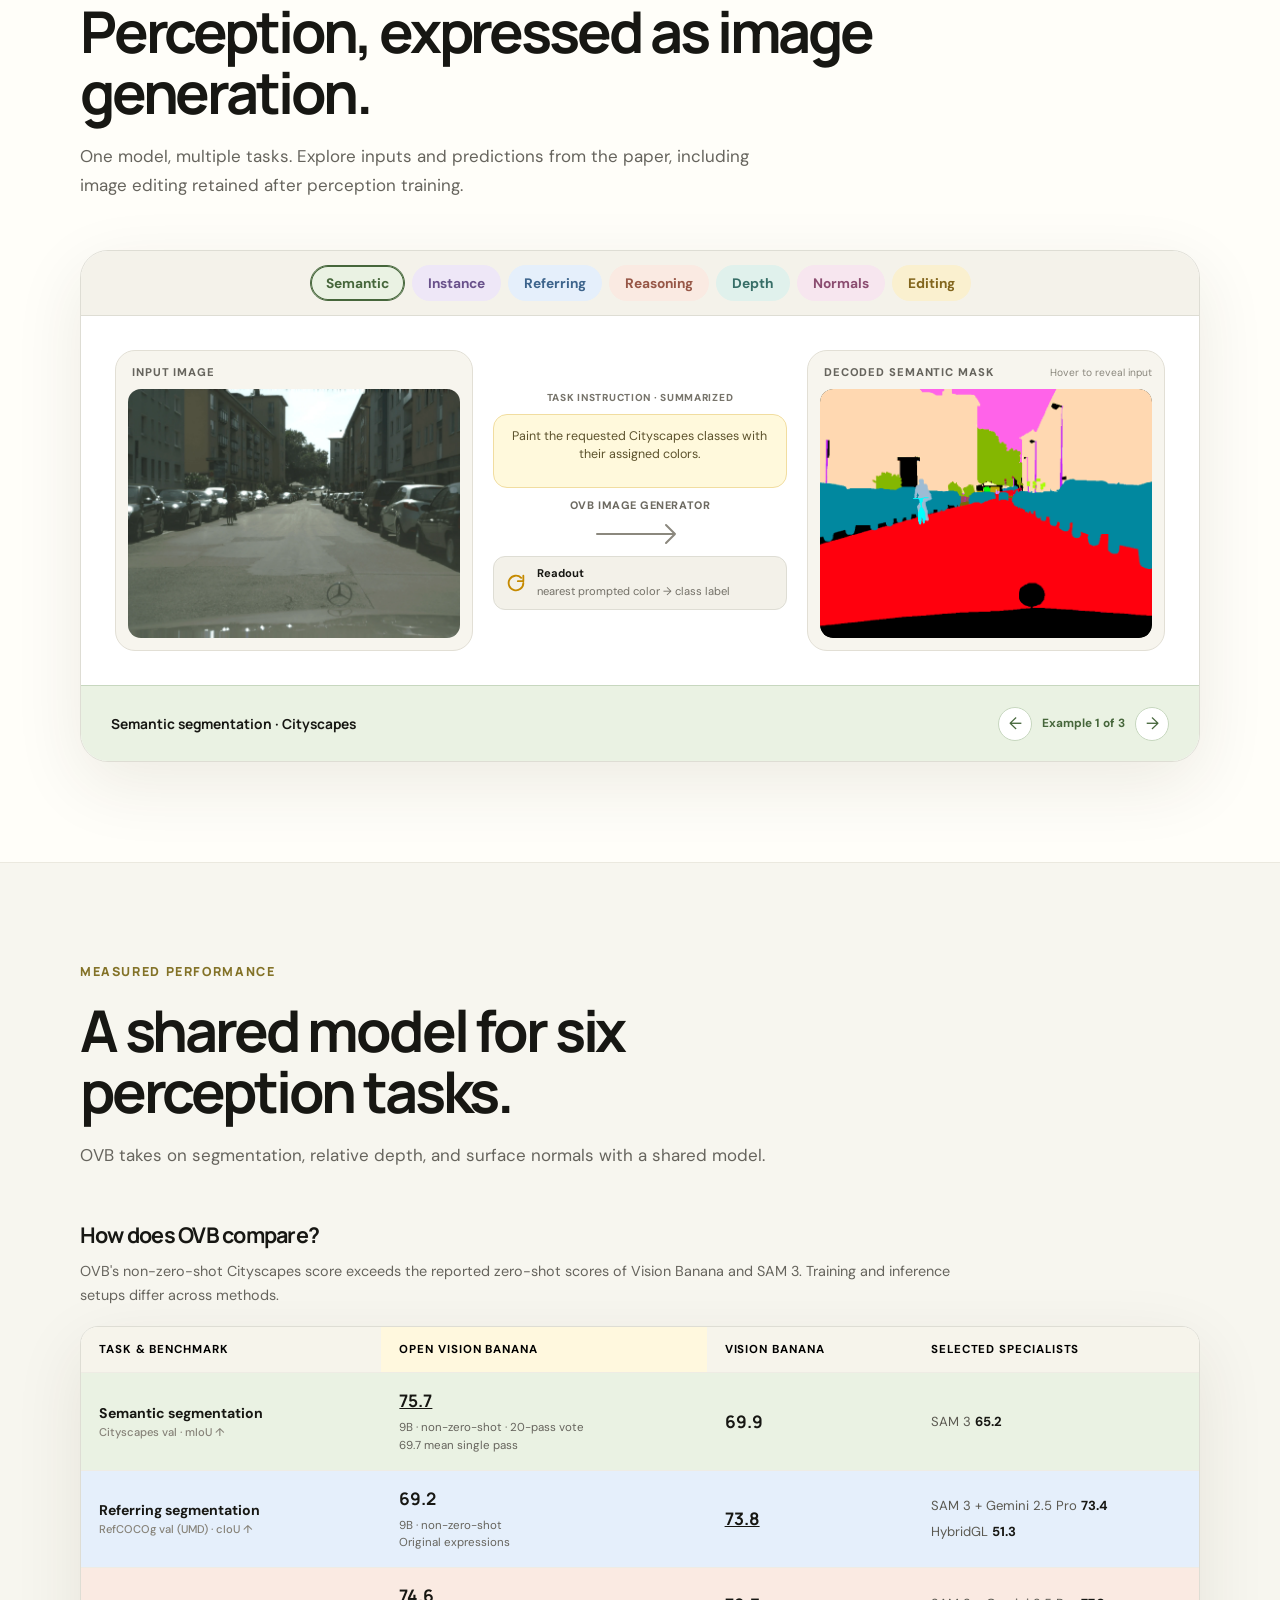
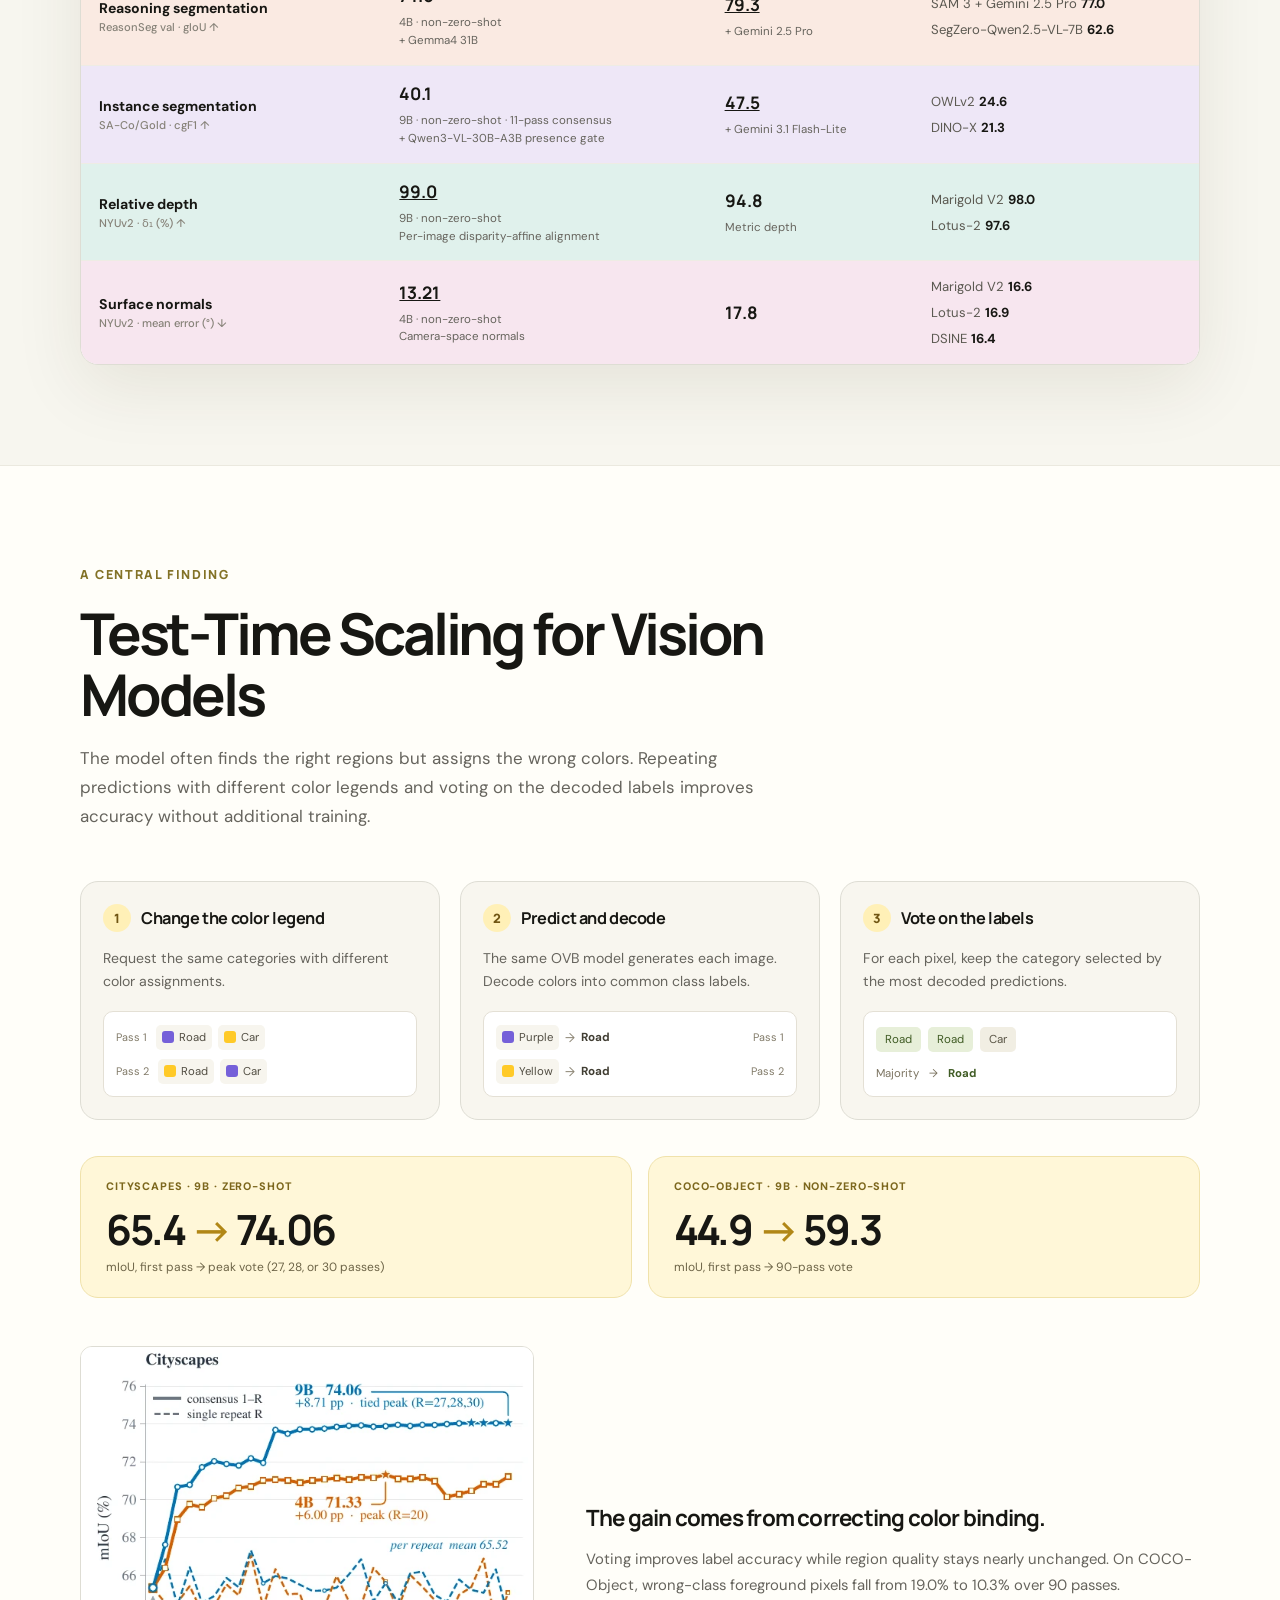
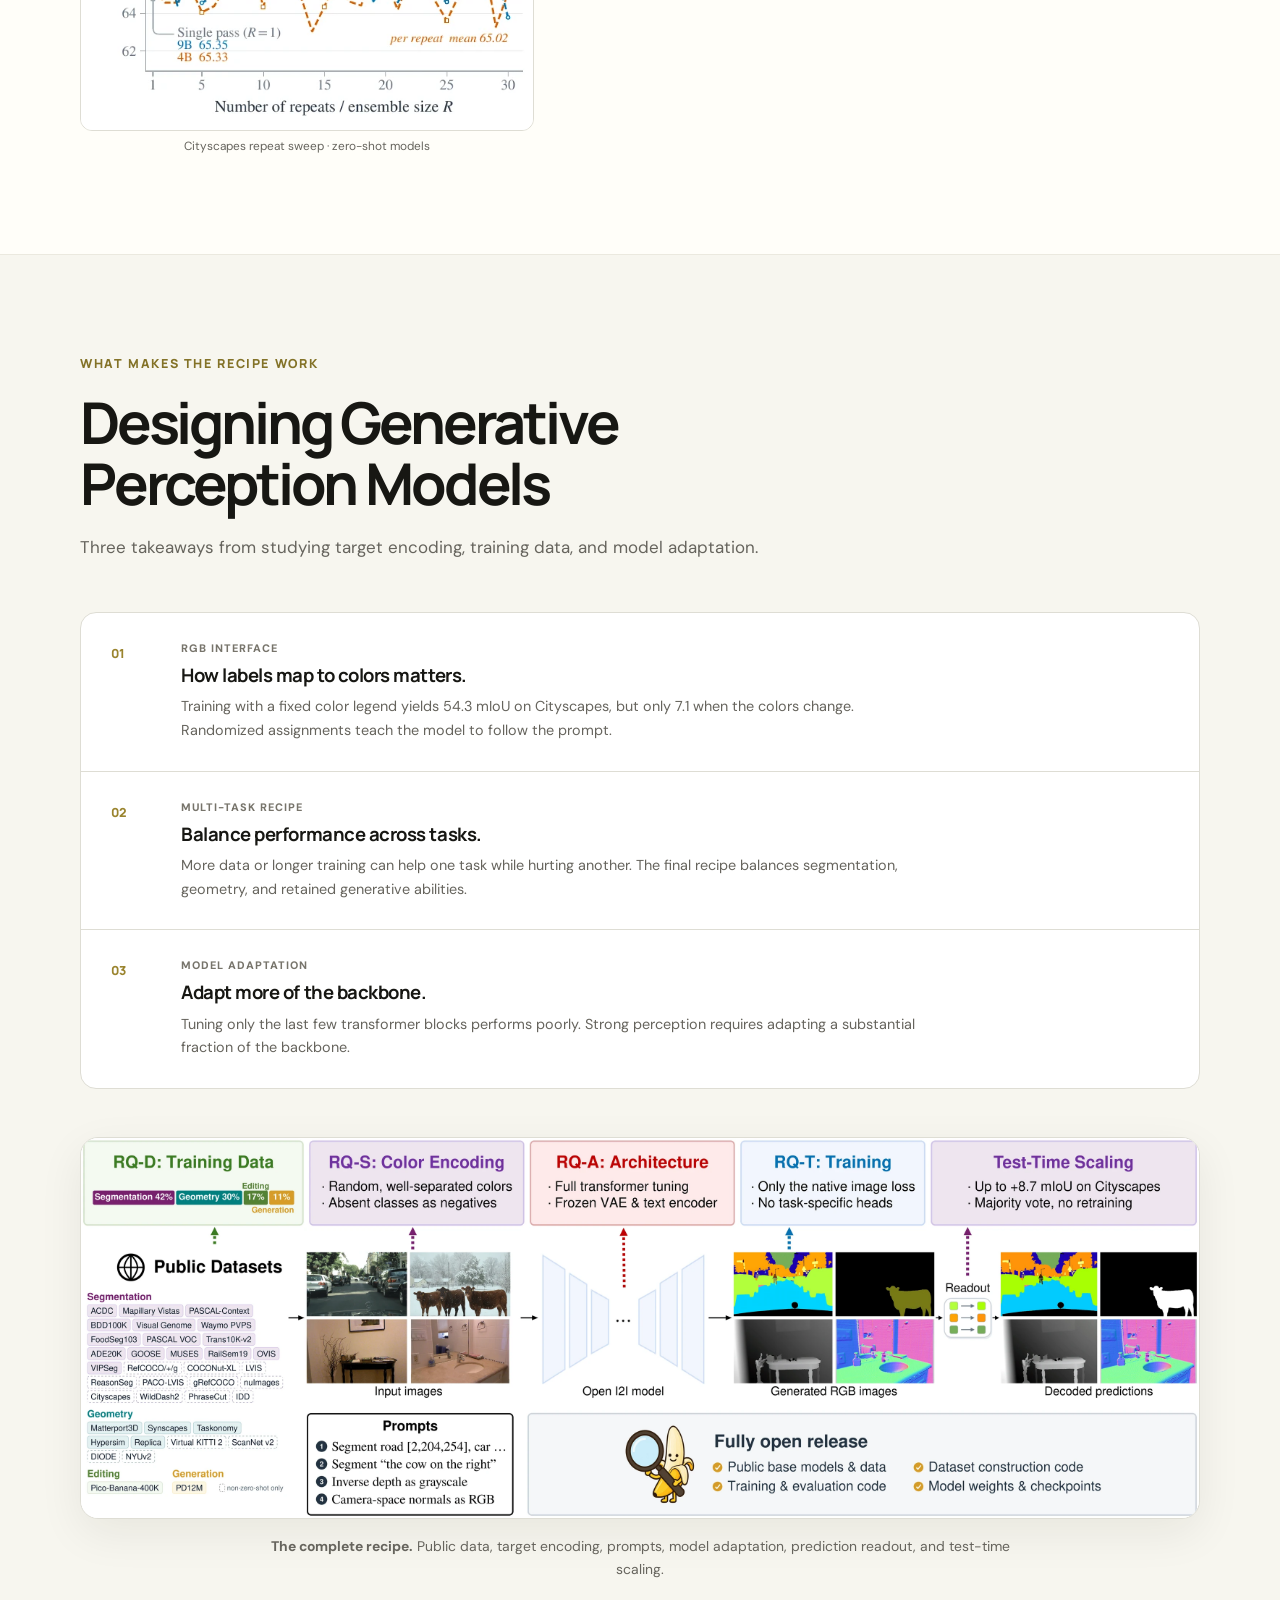
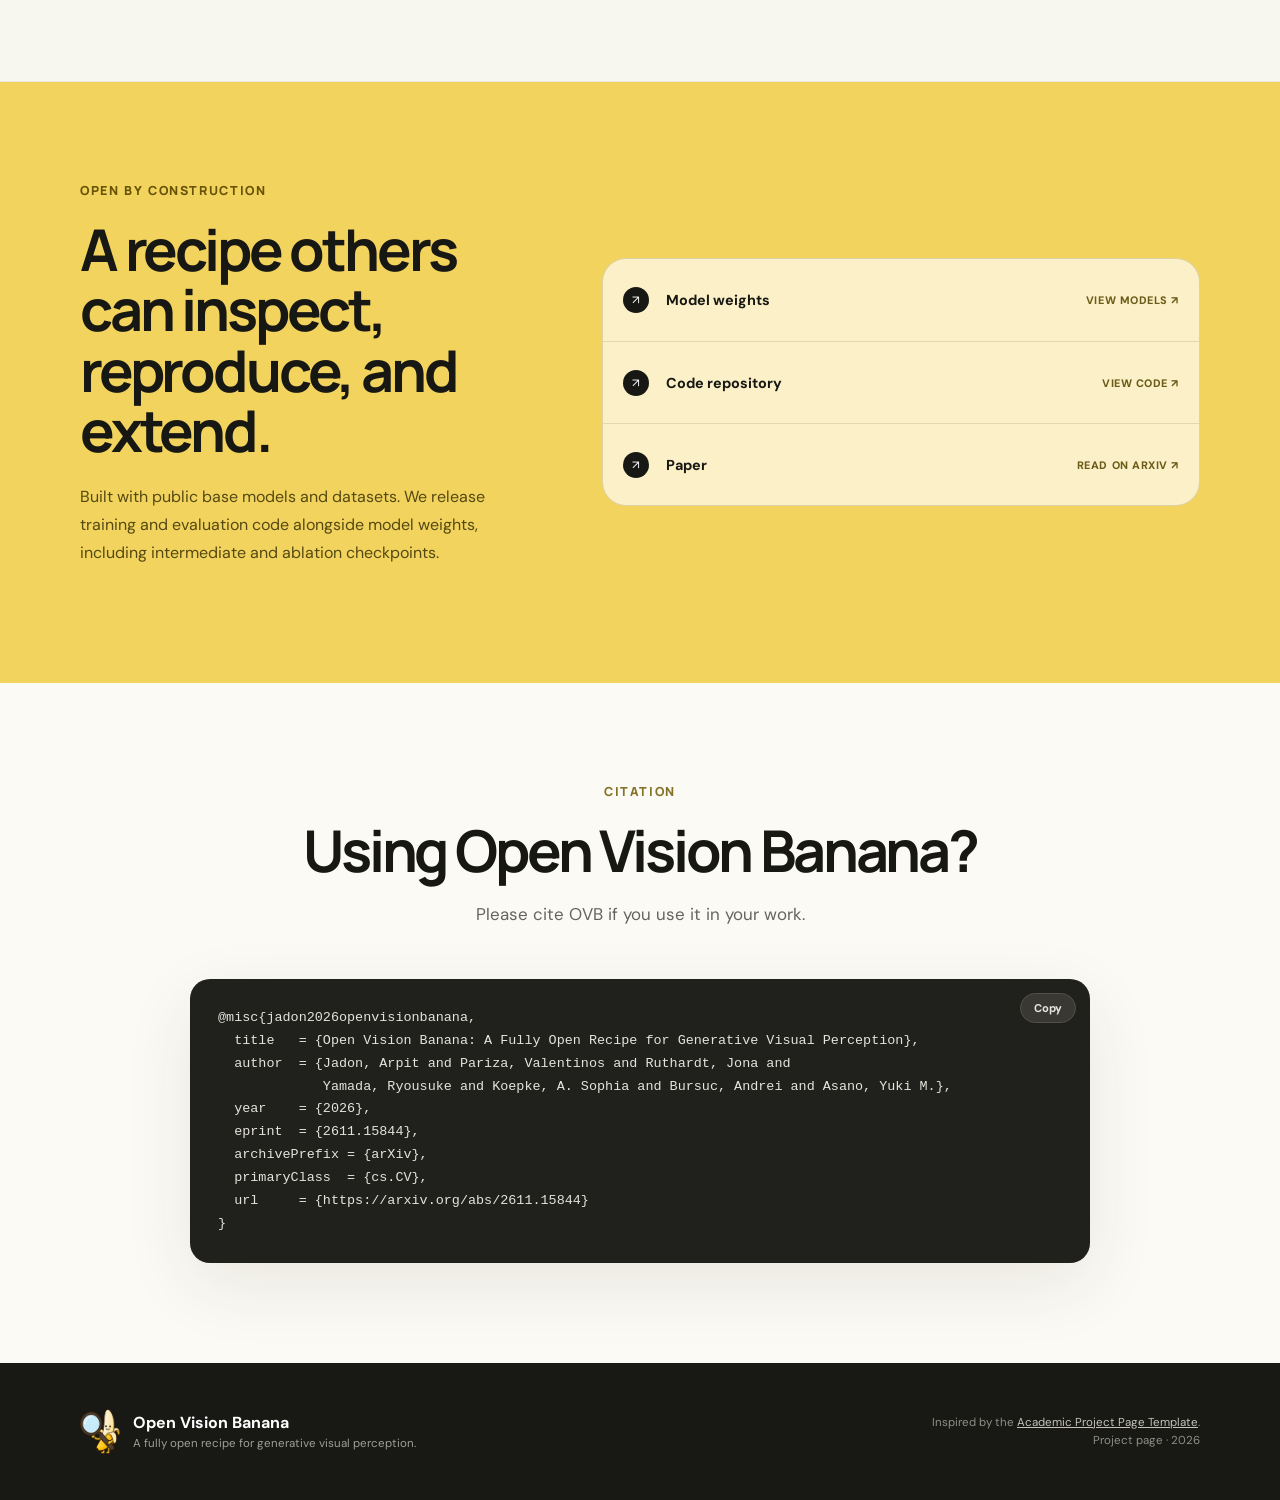
==== commit 2aea3561: "Minor update" ====
--- a/index.html
+++ b/index.html
@@ -112,12 +112,12 @@
         <p class="section-kicker">TL;DR</p>
         <h2>Turn an image generator into a<br>general-purpose perception model.</h2>
         <p class="lead">
-          Open Vision Banana fine-tunes open-weight FLUX.2 Klein 4B and 9B image generators on public data. The same model generates an RGB image for segmentation or geometry, then a deterministic decoder reads out the prediction. No task-specific prediction heads or losses are added.
+          Open Vision Banana fine-tunes open-weight FLUX.2 Klein 4B and 9B Base image generators on public data. The same model generates an RGB image for segmentation or geometry, then a deterministic decoder reads out the prediction. No task-specific prediction heads or losses are added.
         </p>
         <div class="stat-row" aria-label="Project at a glance">
           <div class="stat"><strong>2</strong><span>open base model sizes</span></div>
           <div class="stat"><strong>6</strong><span>perception tasks</span></div>
-          <div class="stat"><strong>148</strong><span>released checkpoints</span></div>
+          <div class="stat"><strong>163</strong><span>released checkpoints</span></div>
         </div>
       </div>
     </section>
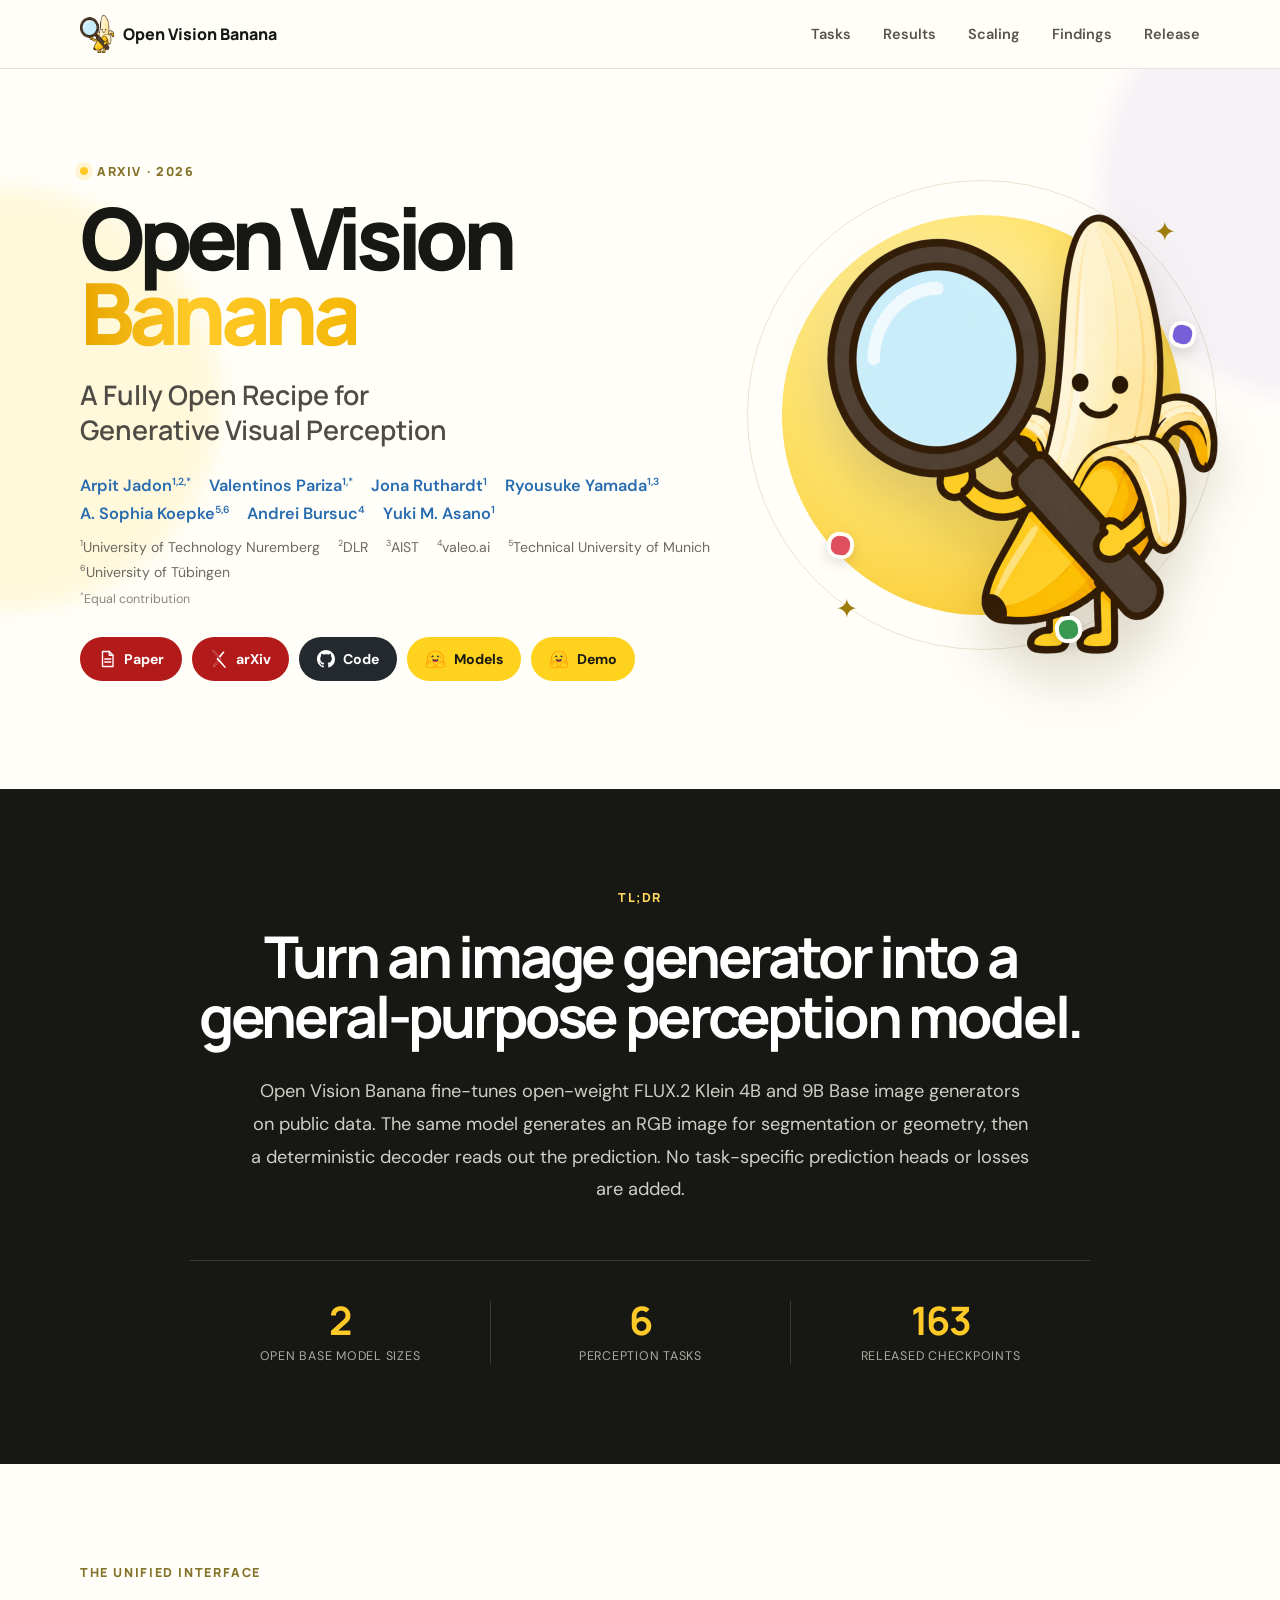
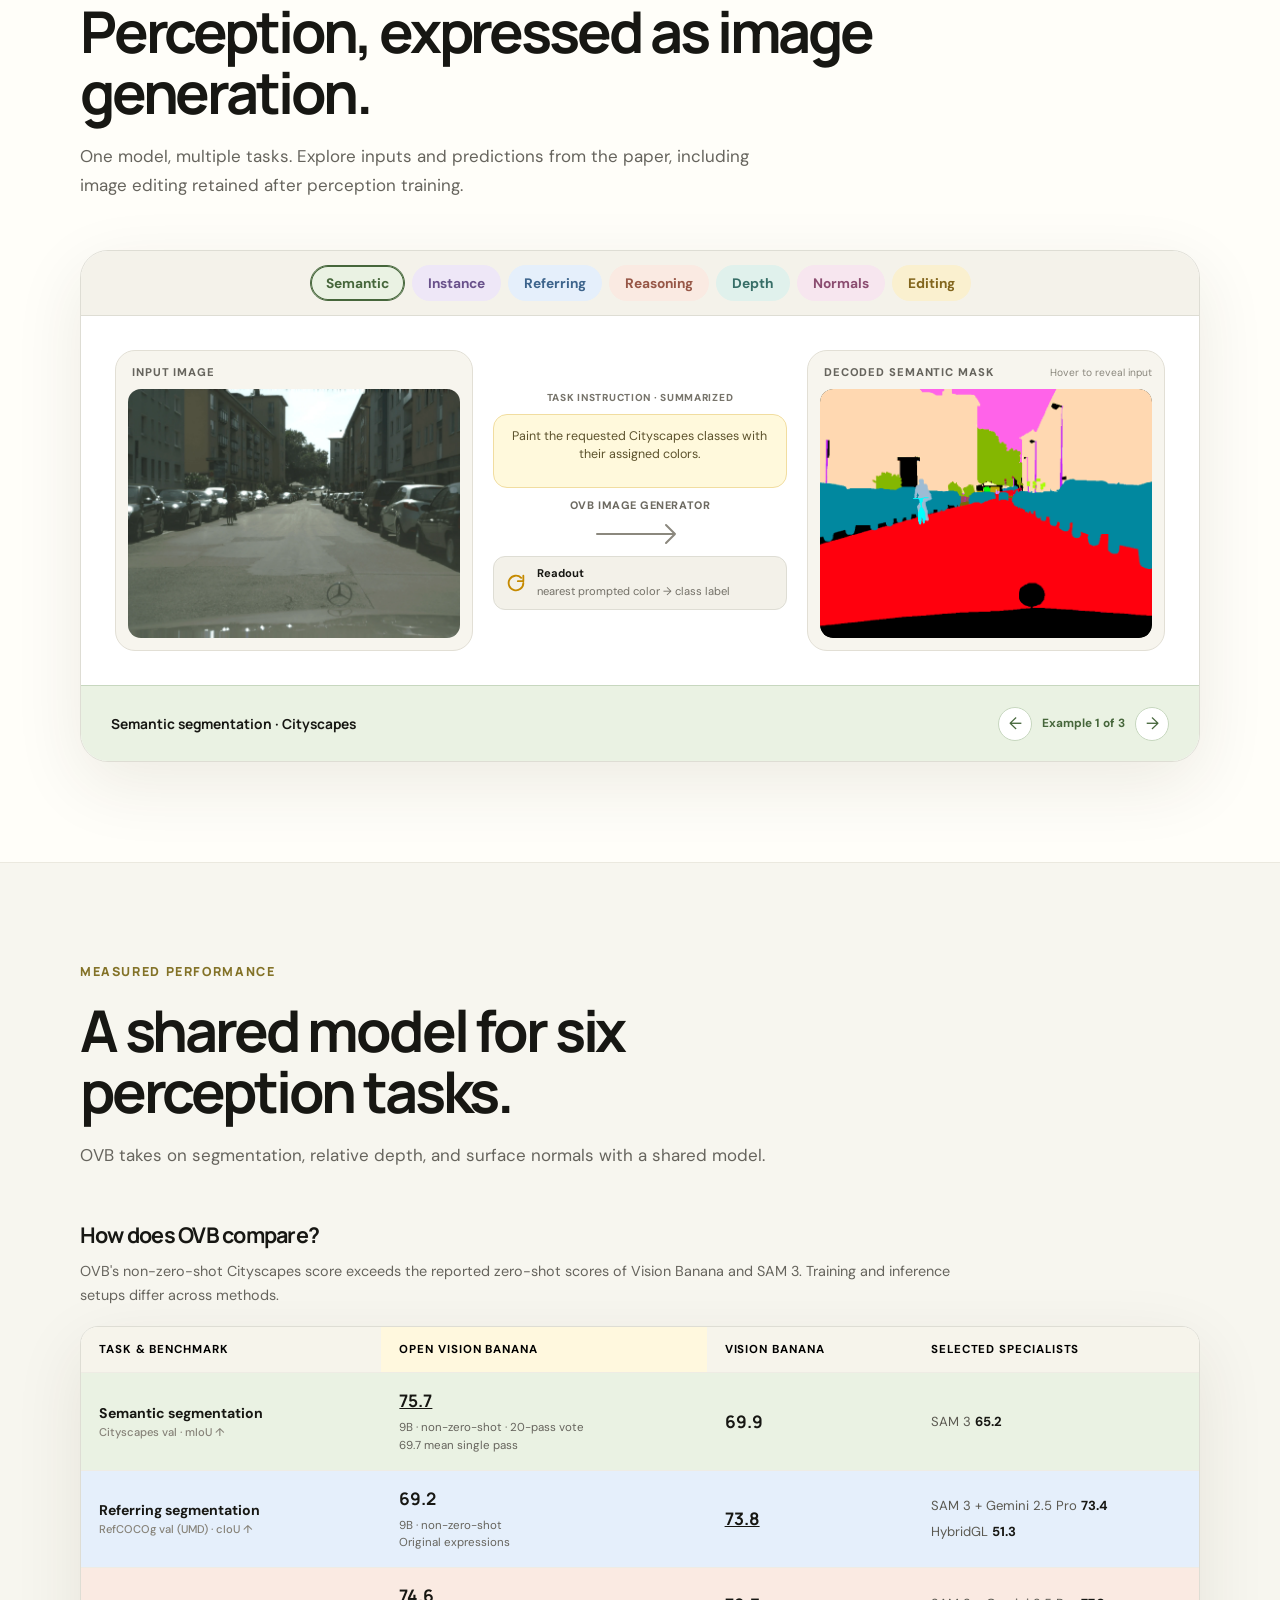
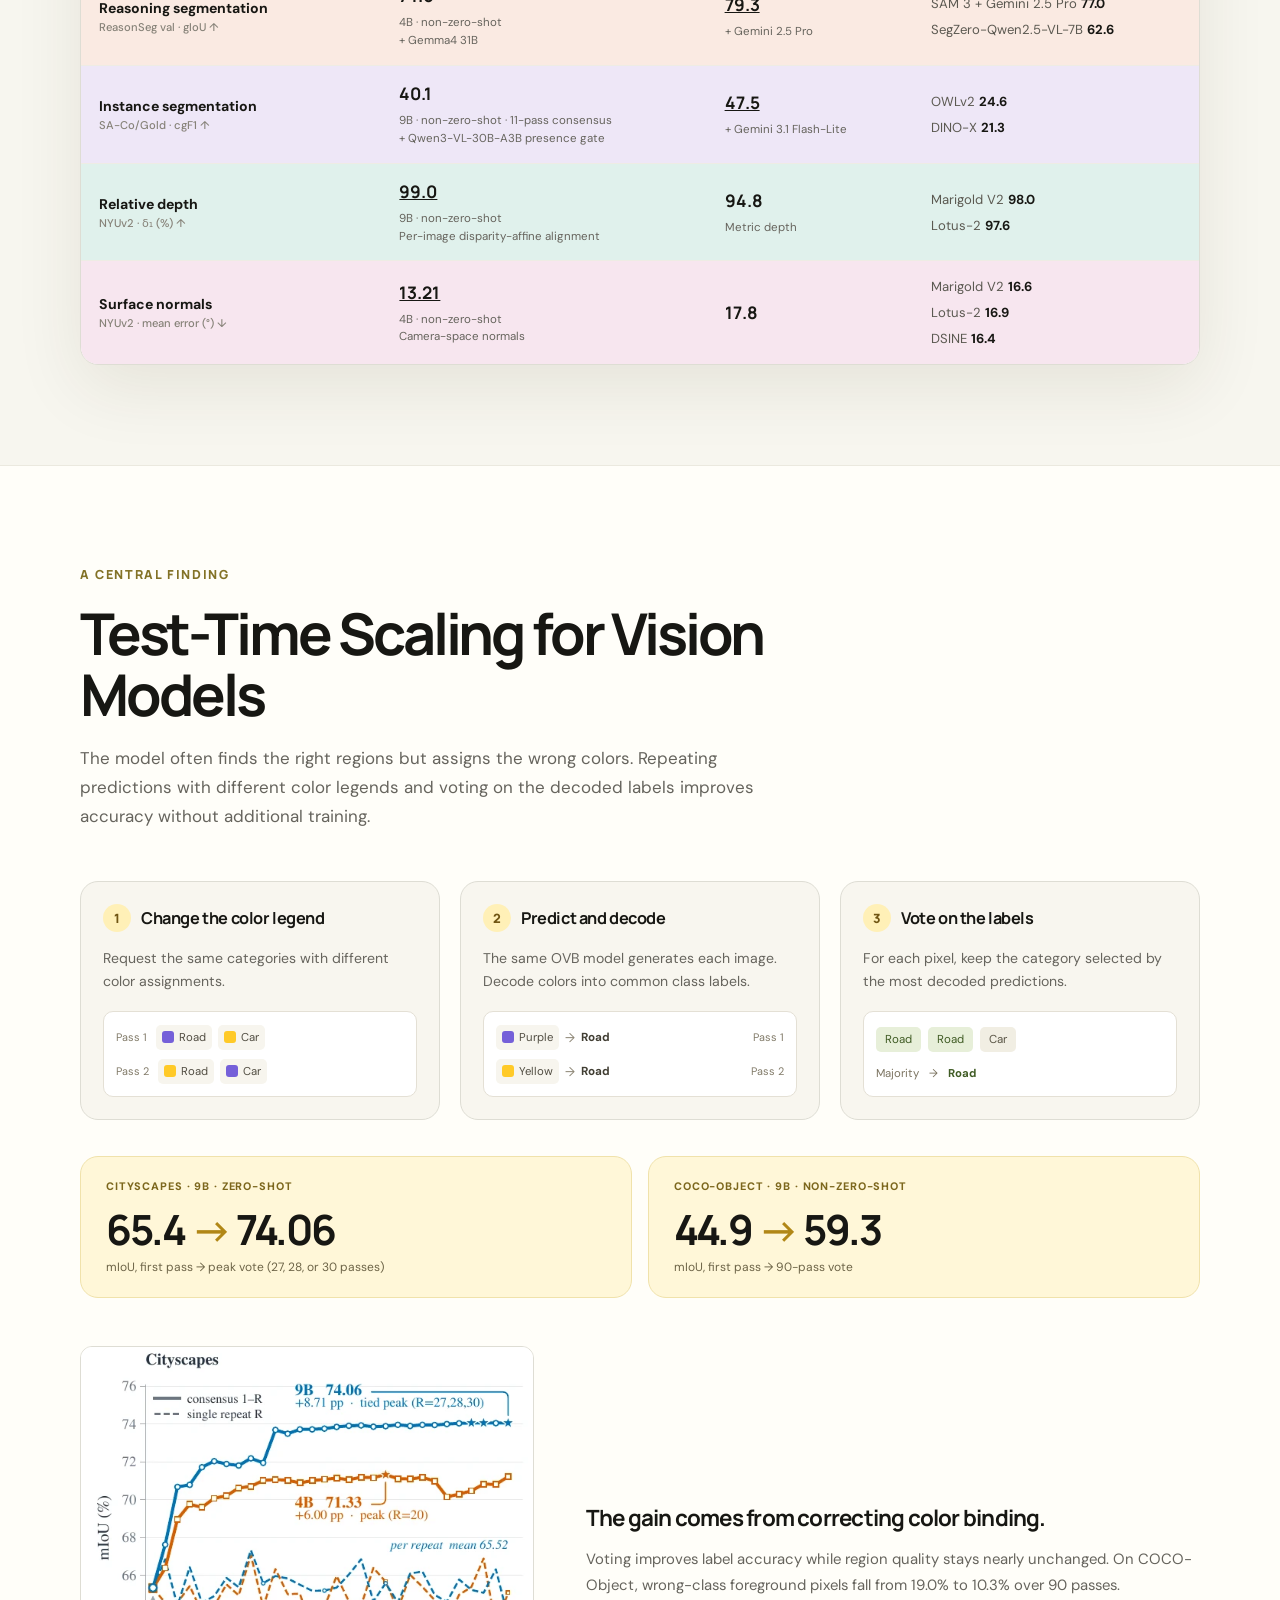
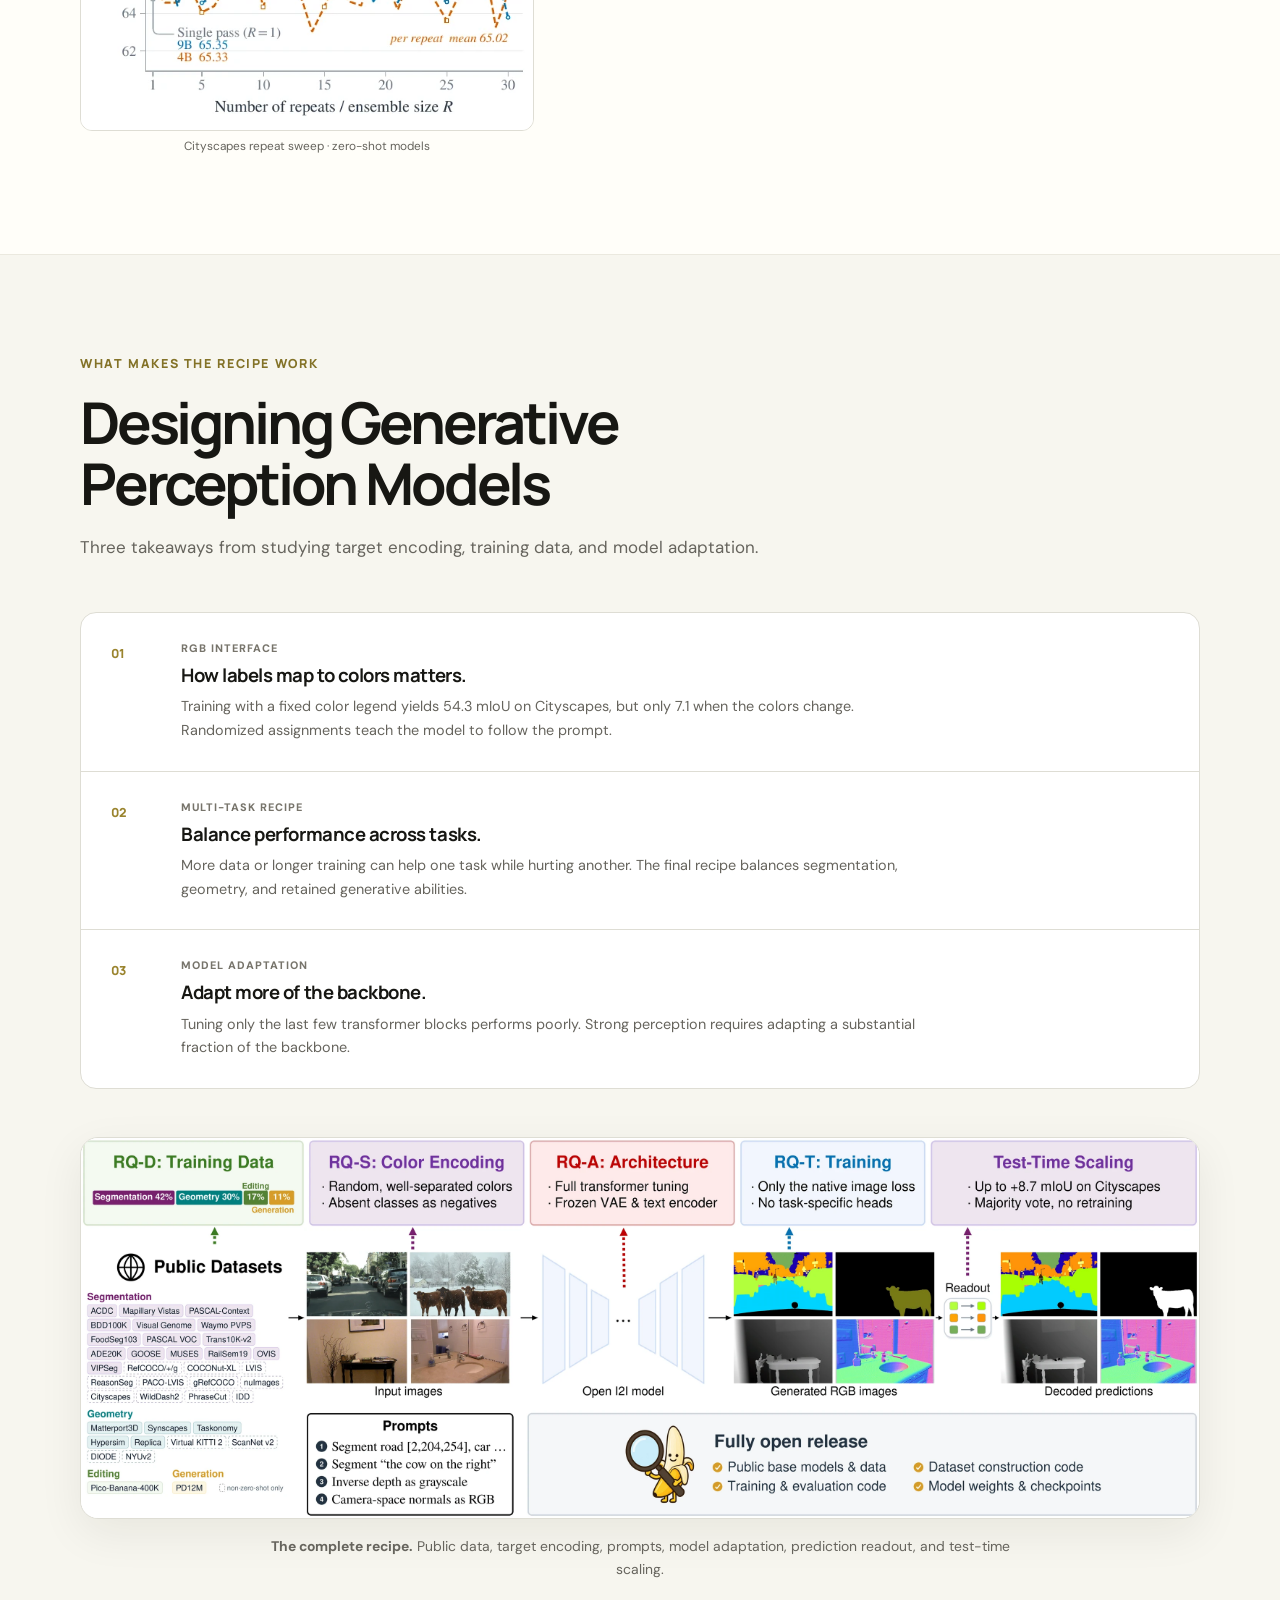
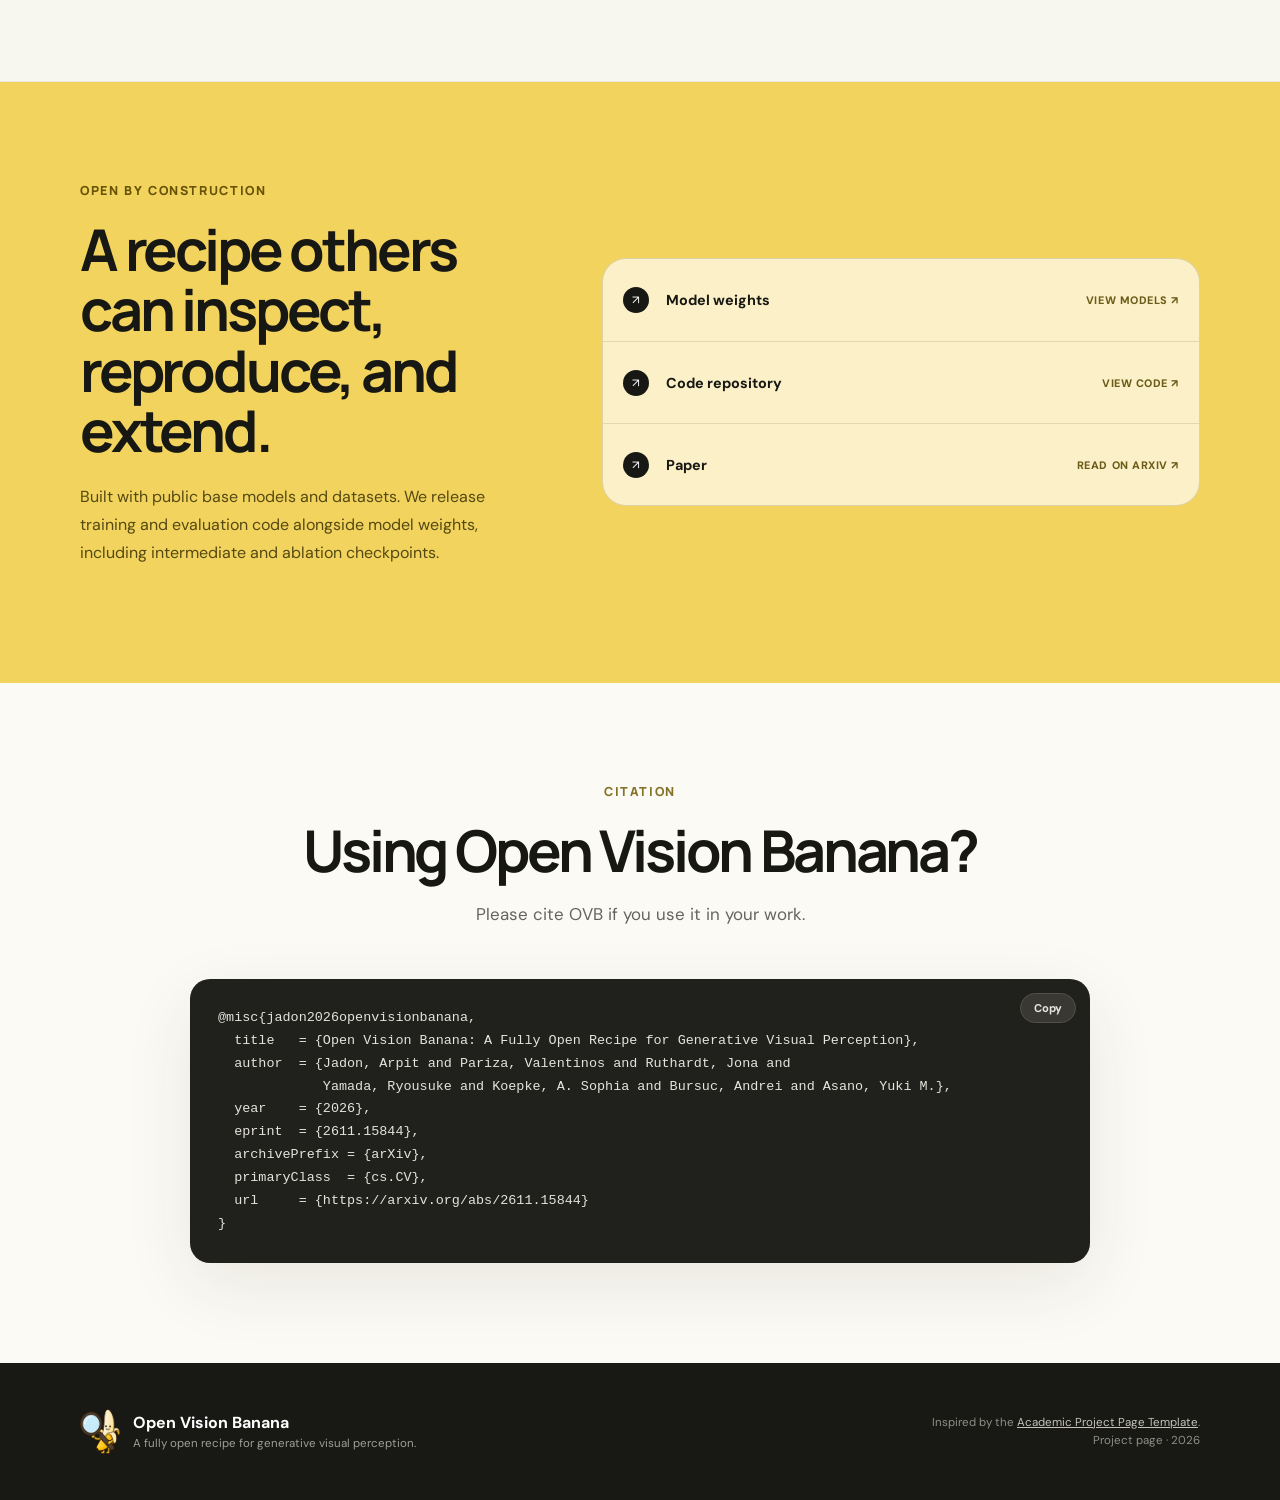
==== commit 6a506a58: "demo link added and buttons modified" ====
--- a/index.html
+++ b/index.html
@@ -23,7 +23,7 @@
   <link rel="preconnect" href="https://fonts.googleapis.com">
   <link rel="preconnect" href="https://fonts.gstatic.com" crossorigin>
   <link href="https://fonts.googleapis.com/css2?family=DM+Sans:wght@400;500;600;700&amp;family=Manrope:wght@500;600;700;800&amp;display=swap" rel="stylesheet">
-  <link rel="stylesheet" href="static/styles.css?v=20261113-1">
+  <link rel="stylesheet" href="static/styles.css?v=20261121-1">
 </head>
 <body>
   <a class="skip-link" href="#main">Skip to content</a>
@@ -75,21 +75,25 @@
           <p class="contribution-note"><sup>*</sup>Equal contribution</p>
 
           <div class="publication-links" aria-label="Project resources">
-            <a class="button button-dark" href="https://arxiv.org/pdf/2611.15844" target="_blank" rel="noopener noreferrer">
-              <svg aria-hidden="true" viewBox="0 0 24 24"><path d="M6 2h8l4 4v16H6zM14 2v5h5M9 13h6M9 17h6M9 9h2"/></svg>
+            <a class="button button-paper" href="https://arxiv.org/pdf/2611.15844" target="_blank" rel="noopener noreferrer">
+              <svg aria-hidden="true" viewBox="0 0 24 24"><path d="M6 2h9l5 5v15H6z"/><path d="M15 2v5h5M9 12h8M9 16h8"/></svg>
               Paper
             </a>
-            <a class="button button-dark" href="https://arxiv.org/abs/2611.15844" target="_blank" rel="noopener noreferrer">
-              <svg aria-hidden="true" viewBox="0 0 24 24"><path d="M5 19L19 5M9 5h10v10"/></svg>
+            <a class="button button-paper" href="https://arxiv.org/abs/2611.15844" target="_blank" rel="noopener noreferrer">
+              <svg class="icon-fill" aria-hidden="true" viewBox="0 0 24 24"><path d="M3.8423 0a1.0037 1.0037 0 0 0-.922.6078c-.1536.3687-.0438.6275.2938 1.1113l6.9185 8.3597-1.0223 1.1058a1.0393 1.0393 0 0 0 .003 1.4229l1.2292 1.3135-5.4391 6.4444c-.2803.299-.4538.823-.2971 1.1986a1.0253 1.0253 0 0 0 .9585.635.9133.9133 0 0 0 .6891-.3405l5.783-6.126 7.4902 8.0051a.8527.8527 0 0 0 .6835.2597.9575.9575 0 0 0 .8777-.6138c.1577-.377-.017-.7502-.306-1.1407l-7.0518-8.3418 1.0632-1.13a.9626.9626 0 0 0 .0089-1.3165L4.6336.4639s-.3733-.4535-.768-.463zm0 .272h.0166c.2179.0052.4874.2715.5644.3639l.005.006.0052.0055 10.169 10.9905a.6915.6915 0 0 1-.0072.945l-1.0666 1.133-1.4982-1.7724-8.5994-10.39c-.3286-.472-.352-.6183-.2592-.841a.7307.7307 0 0 1 .6704-.4401Zm14.341 1.5701a.877.877 0 0 0-.6554.2418l-5.6962 6.1584 1.6944 1.8319 5.3089-6.5138c.3251-.4335.479-.6603.3247-1.0292a1.1205 1.1205 0 0 0-.9763-.689zm-7.6557 12.2823 1.3186 1.4135-5.7864 6.1295a.6494.6494 0 0 1-.4959.26.7516.7516 0 0 1-.706-.4669c-.1119-.2682.0359-.6864.2442-.9083l.0051-.0055.0047-.0055z"/></svg>
               arXiv
             </a>
-            <a class="button button-dark" href="https://github.com/OpenVisionBanana/OpenVisionBanana" target="_blank" rel="noopener noreferrer">
-              <svg aria-hidden="true" viewBox="0 0 24 24"><path d="M8 9l-4 3 4 3M16 9l4 3-4 3M14 5l-4 14"/></svg>
+            <a class="button button-code" href="https://github.com/OpenVisionBanana/OpenVisionBanana" target="_blank" rel="noopener noreferrer">
+              <svg class="icon-fill" aria-hidden="true" viewBox="0 0 16 16"><path d="M8 0C3.58 0 0 3.58 0 8c0 3.54 2.29 6.53 5.47 7.59.4.07.55-.17.55-.38 0-.19-.01-.82-.01-1.49-2.01.37-2.53-.49-2.69-.94-.09-.23-.48-.94-.82-1.13-.28-.15-.68-.52-.01-.53.63-.01 1.08.58 1.23.82.72 1.21 1.87.87 2.33.66.07-.52.28-.87.51-1.07-1.78-.2-3.64-.89-3.64-3.95 0-.87.31-1.59.82-2.15-.08-.2-.36-1.02.08-2.12 0 0 .67-.21 2.2.82.64-.18 1.32-.27 2-.27.68 0 1.36.09 2 .27 1.53-1.04 2.2-.82 2.2-.82.44 1.1.16 1.92.08 2.12.51.56.82 1.27.82 2.15 0 3.07-1.87 3.75-3.65 3.95.29.25.54.73.54 1.48 0 1.07-.01 1.93-.01 2.2 0 .21.15.46.55.38A8.013 8.013 0 0016 8c0-4.42-3.58-8-8-8z"/></svg>
               Code
             </a>
-            <a class="button button-dark" href="https://huggingface.co/FunAILab/Open-Vision-Banana" target="_blank" rel="noopener noreferrer">
-              <svg aria-hidden="true" viewBox="0 0 24 24"><path d="M4 7l8-4 8 4-8 4zM4 7v10l8 4 8-4V7M8 9v10"/></svg>
+            <a class="button button-hf" href="https://huggingface.co/FunAILab/Open-Vision-Banana" target="_blank" rel="noopener noreferrer">
+              <img src="static/images/hf-logo.svg" alt="" width="20" height="19">
               Models
+            </a>
+            <a class="button button-hf" href="https://huggingface.co/spaces/arpitjadon/Open-Vision-Banana" target="_blank" rel="noopener noreferrer">
+              <img src="static/images/hf-logo.svg" alt="" width="20" height="19">
+              Demo
             </a>
           </div>
         </div>
--- a/static/styles.css
+++ b/static/styles.css
@@ -110,6 +110,14 @@
 .button svg { fill: none; height: 18px; stroke: currentColor; stroke-linecap: round; stroke-linejoin: round; stroke-width: 1.8; width: 18px; }
 .button-dark { background: var(--ink); color: white; }
 .button-dark:hover { background: #36352f; transform: translateY(-1px); }
+/* Resource buttons in their sources' colours, as on the Hugging Face demo: arXiv red, GitHub near-black, Hugging Face yellow. */
+.button svg.icon-fill { fill: currentColor; stroke: none; }
+.button img { height: 19px; width: auto; }
+.button-paper, .button-code, .button-hf { transition: transform 160ms ease, filter 160ms ease; }
+.button-paper:hover, .button-code:hover, .button-hf:hover { filter: brightness(1.08); transform: translateY(-1px); }
+.button-paper { background: #b31b1b; color: #ffffff; }
+.button-code { background: #24292f; color: #ffffff; }
+.button-hf { background: #ffd21e; color: var(--ink); }
 .button-muted { background: #f2f0e8; border-color: #e0ded5; color: #706e66; cursor: default; }
 .button small { background: #dddad0; border-radius: 99px; font-size: .58rem; letter-spacing: .05em; padding: 3px 6px; text-transform: uppercase; }
 
